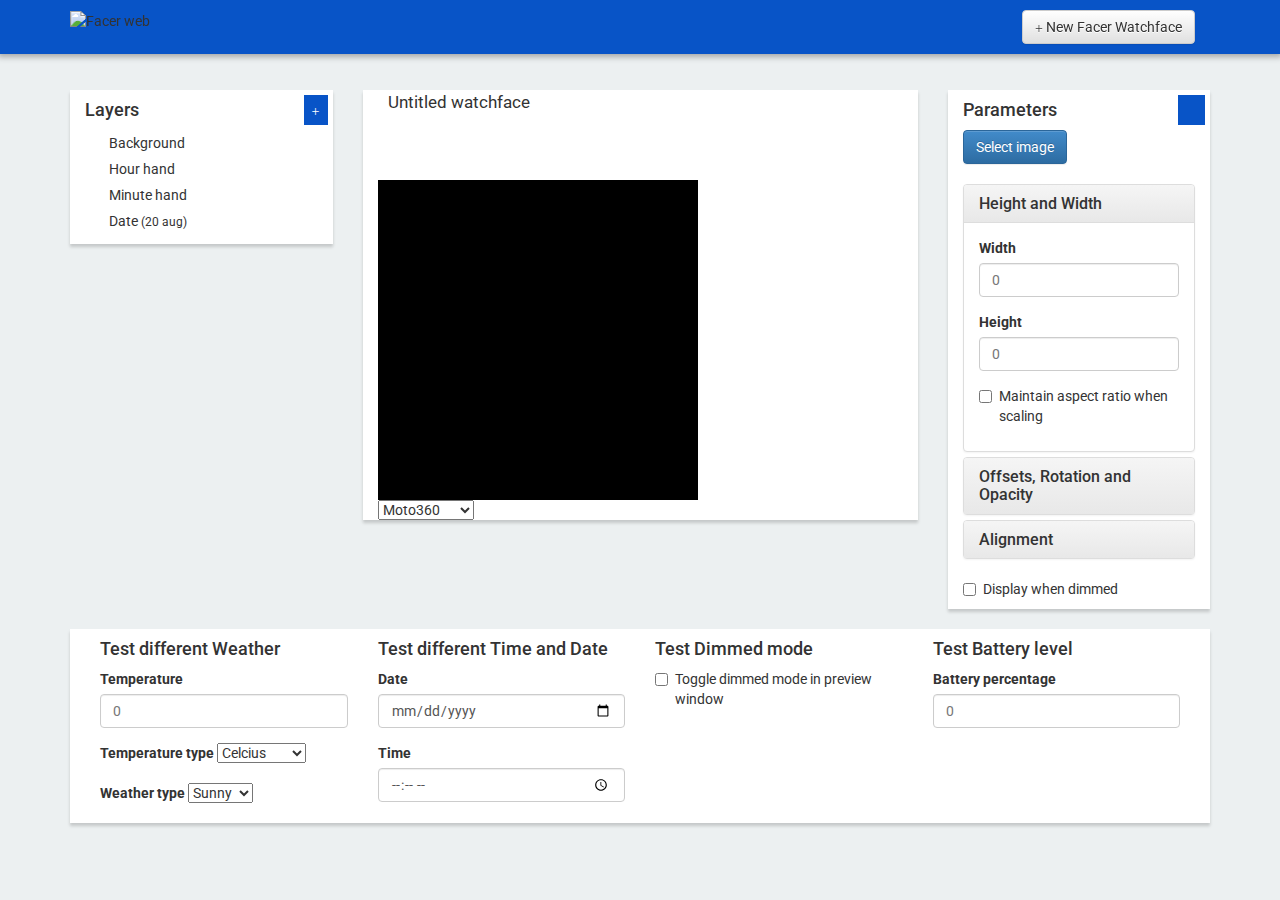
==== index.html @ 44db4860 "Minor tweaks" ====
<!DOCTYPE html>
<html lang="en">
  <head>
    <meta charset="utf-8">
    <meta http-equiv="X-UA-Compatible" content="IE=edge">
    <meta name="viewport" content="width=device-width, initial-scale=1">
    <title>Facer Web</title>

    <link href='http://fonts.googleapis.com/css?family=Roboto:400,300,300italic,500,500italic,700italic,700|Roboto+Condensed:300italic,400italic,700italic,400,700,300' rel='stylesheet' type='text/css'>
    <!-- Bootstrap -->
    <link href="css/bootstrap.min.css" rel="stylesheet">
    <link href="css/bootstrap-theme.css" rel="stylesheet">

    <!-- HTML5 Shim and Respond.js IE8 support of HTML5 elements and media queries -->
    <!-- WARNING: Respond.js doesn't work if you view the page via file:// -->
    <!--[if lt IE 9]>
      <script src="https://oss.maxcdn.com/html5shiv/3.7.2/html5shiv.min.js"></script>
      <script src="https://oss.maxcdn.com/respond/1.4.2/respond.min.js"></script>
    <![endif]-->
  </head>
  <body>
    <div class="container-fluid top">
      <div class="container">
        <div class="row">
          <div class="col-xs-12">
            <span class="logo"><img src="images/logo.png" alt="Facer web"></span>

            <div class="col-xs-6 pull-right text-right">
              <button type="button" class="btn btn-default" data-toggle="modal" data-target="#NewWatchface"><span class="glyphicon glyphicon-plus"></span> New Facer Watchface</button>
            </div>
          </div>
        </div>
      </div>
    </div>
    <div class="container content">
      <div class="row">
        <div class="col-xs-3">
          <div class="col-xs-12 card" id="layers">
            <h4>Layers</h4><a class="floatbtn addlayer tooltiptrigger" id="newlayerbutton" data-toggle="tooltip" data-placement="bottom" title="Add a layer"><span class="glyphicon glyphicon-plus"></span></a>
            <ul class="layers" id="layerlist">
              <li><span class="glyphicon glyphicon-picture"></span> Background <div class="options"><span class="glyphicon glyphicon-tag"></span><span class="glyphicon glyphicon-cog"></span><span class="glyphicon glyphicon-resize-vertical"></span></div></li>
              <li><span class="glyphicon glyphicon-picture"></span> Hour hand  <div class="options"><span class="glyphicon glyphicon-tag"></span><span class="glyphicon glyphicon-cog"></span><span class="glyphicon glyphicon-resize-vertical"></span></div></li>
              <li><span class="glyphicon glyphicon-picture"></span> Minute hand  <div class="options"><span class="glyphicon glyphicon-tag"></span><span class="glyphicon glyphicon-cog"></span><span class="glyphicon glyphicon-resize-vertical"></span></div></li>
              <li><span class="glyphicon glyphicon-font"></span> Date <small>(20 aug)</small>  <div class="options"><span class="glyphicon glyphicon-tag"></span><span class="glyphicon glyphicon-cog"></span><span class="glyphicon glyphicon-resize-vertical"></span></div></li>
            </ul>
          </div>  
        </div>
        <div class="col-xs-6">
          <div class="col-xs-12 card">
            <input id="watchtitle" type="text" value="Untitled watchface"/>

            <canvas id="watchcanvas" class="center" width="320" height="320">
            </canvas>
            <div id="overlay" class="center"></div>
            <!-- <div class="faces">
              <div class="moto360 center-block"></div>
              <div class="gearlive center-block"></div>
              <div class="gwatch center-block"></div>
            </div> -->
            <select class="selectface">
              <option value="moto360">Moto360</option>
              <option value="gwatch">LG G Watch</option>
              <!-- <option value="gearlive">Gearlive</option> -->
            </select>
          </div>  
        </div>
        <div class="col-xs-3">
          <div class="col-xs-12 card" id="parameters">
            <h4>Parameters</h4> <a class="floatbtn addtag tooltiptrigger" data-toggle="tooltip" data-placement="bottom" title="Add a label to this layer"><span class="glyphicon glyphicon-tag"></span></a>
            <form role="form" id="parameterlist">
              <button type="button" class="btn btn-primary">Select image</button>
              <div class="panel-group spacingtop" id="accordion">
                <div class="panel panel-default">
                  <div class="panel-heading">
                    <h4 class="panel-title">
                      <a data-toggle="collapse" data-parent="#accordion" href="#collapseOne">
                        Height and Width
                      </a>
                    </h4>
                  </div>
                  <div id="collapseOne" class="panel-collapse collapse in">
                    <div class="panel-body">
                      <div class="form-group">
                        <label for="width">Width</label>
                        <input type="number" class="form-control" id="width" placeholder="0">
                      </div>
                      <div class="form-group">
                        <label for="height">Height</label>
                        <input type="number" class="form-control" id="height" placeholder="0">
                      </div>
                      <div class="checkbox">
                        <label>
                          <input type="checkbox"> Maintain aspect ratio when scaling
                        </label>
                      </div>
                    </div>
                  </div>
                </div>
                <div class="panel panel-default">
                  <div class="panel-heading">
                    <h4 class="panel-title">
                      <a data-toggle="collapse" data-parent="#accordion" href="#collapseTwo">
                        Offsets, Rotation and Opacity
                      </a>
                    </h4>
                  </div>
                  <div id="collapseTwo" class="panel-collapse collapse">
                    <div class="panel-body">
                      <div class="form-group">
                        <label for="x-offset">x-offset</label>
                        <input type="number" class="form-control x" id="x-offset" placeholder="0">
                      </div>
                      <div class="form-group">
                        <label for="y-offset">y-offset</label>
                        <input type="number" class="form-control y" id="y-offset" placeholder="0">
                      </div>
                      <div class="form-group">
                        <label for="rotation">Rotation</label>
                        <input type="number" class="form-control" id="rotation" placeholder="0">
                      </div>
                      <div class="form-group">
                        <label for="opacity">Opacity</label>
                        <input type="number" class="form-control" id="opacity" placeholder="0">
                      </div>
                    </div>
                  </div>
                </div>
                <div class="panel panel-default">
                  <div class="panel-heading">
                    <h4 class="panel-title">
                      <a data-toggle="collapse" data-parent="#accordion" href="#collapseThree">
                        Alignment
                      </a>
                    </h4>
                  </div>
                  <div id="collapseThree" class="panel-collapse collapse">
                    <div class="panel-body">
                      <div class="form-group">
                        <label for="alignment">Aligment</label>
                        <select class="alignment" id="alignment">
                          <option value="topLeft">Top left</option>
                          <option value="topCenter">Top Center</option>
                          <option value="topRight">Top Right</option>
                          <option value="centerLeft">Center left</option>
                          <option value="center">Center</option>
                          <option value="centerRight">Center Right</option>
                          <option value="bottomLeft">Bottom left</option>
                          <option value="bottomCCenter">Bottom Center</option>
                          <option value="bottomRight">Bottom Right</option>
                        </select>
                      </div>
                    </div>
                  </div>
                </div>
              </div>
              <div class="checkbox">
                <label>
                  <input type="checkbox"> Display when dimmed
                </label>
              </div>
            </form>
          </div>  
        </div>
      </div>
        <div class="col-xs-12 card spacingtop">
          <div class="col-xs-3">
            <h4>Test different Weather</h4>
            <div class="form-group">
              <label for="temp">Temperature</label>
              <input type="number" class="form-control temp" id="temp" placeholder="0">
            </div>
            <div class="form-group">
              <label for="temptype">Temperature type</label>
              <select class="temptype" id="temptype">
                  <option value="c">Celcius</option>
                  <option value="f">Fahrenheit</option>
                </select>
            </div>
            <div class="form-group">
              <label for="weather">Weather type</label>
              <select class="weather" id="weather">
                  <option value="sunny">Sunny</option>
                  <option value="cloudy">Cloudy</option>
                  <option value="windy">Windy</option>
                  <option value="clear">Clear</option>
                  <option value="snow">Snow</option>
                  <option value="fog">Fog</option>
                </select>
            </div>
          </div>
          <div class="col-xs-3">
            <h4>Test different Time and Date</h4>
            <div class="form-group">
              <label for="date">Date</label>
              <input type="date" class="form-control date" id="date" placeholder="0">
            </div>
            <div class="form-group">
              <label for="time">Time</label>
              <input type="time" class="form-control time" id="time" placeholder="0">
            </div>
          </div>
          <div class="col-xs-3">
            <h4>Test Dimmed mode</h4>
            <div class="checkbox">
              <label>
                <input type="checkbox"> Toggle dimmed mode in preview window
              </label>
            </div>
          </div>
          <div class="col-xs-3">
            <h4>Test Battery level</h4>
            <div class="form-group">
              <label for="battery">Battery percentage</label>
              <input type="number" class="form-control battery" id="battery" placeholder="0">
            </div>
          </div>
        </div>
    </div>

<!-- Modal -->
<div class="modal fade" id="NewWatchface" tabindex="-1" role="dialog" aria-labelledby="newWatchfaceLabel" aria-hidden="true">
  <div class="modal-dialog">
    <div class="modal-content">
      <div class="modal-header">
        <button type="button" class="close" data-dismiss="modal"><span aria-hidden="true">&times;</span><span class="sr-only">Close</span></button>
        <h4 class="modal-title" id="newWatchfaceLabel">New Facer Watchface</h4>
      </div>
      <div class="modal-body">
        <form>
          <div class="form-group">
            <label for="x-offset">Watchface name</label>
            <input type="text" class="form-control" id="x-offset" placeholder="My own Facer watchface">
          </div>
          <div class="form-group">
            <label for="alignment">Version of your Android wear device</label>
            <select class="wearversion" id="alignment">
              <option value="gwatch">LG G Watch</option>
              <option value="moto360">Moto360</option>
            </select>
          </div>
        </form>
      </div>
      <div class="modal-footer">
        <button type="button" class="btn btn-default" data-dismiss="modal">Close</button>
        <button type="button" class="btn btn-primary">Begin creating your watchface</button>
      </div>
    </div>
  </div>
</div>



    <!-- jQuery (necessary for Bootstrap's JavaScript plugins) -->
    <script src="https://ajax.googleapis.com/ajax/libs/jquery/1.11.1/jquery.min.js"></script>
    <!-- Include all compiled plugins (below), or include individual files as needed -->
    <script src="js/bootstrap.min.js"></script>

    <script src="js/layer.js"></script>
    <script src="js/script.js"></script>

    <script type="text/javascript">
      $(document).ready(function() {
        $('.selectface').change(function(event) {
          /* Act on the event */
          var value = $(this).val();
          if(value == "moto360"){
            $('#overlay').removeClass('off');
          }else{
            $('#overlay').addClass('off');
          }
        });


        $('.tooltiptrigger').tooltip();
        $('.hideviewlayer').on({
          click: function() {
            $( this ).toggleClass( "active" );
          }, mouseenter: function() {
            $(this).removeClass('glyphicon-eye-open').addClass('glyphicon-eye-close');
          }, mouseleave: function() {
            $(this).removeClass('glyphicon-eye-close').addClass('glyphicon-eye-open');
          }
        });
      });
    </script>
  </body>
</html>
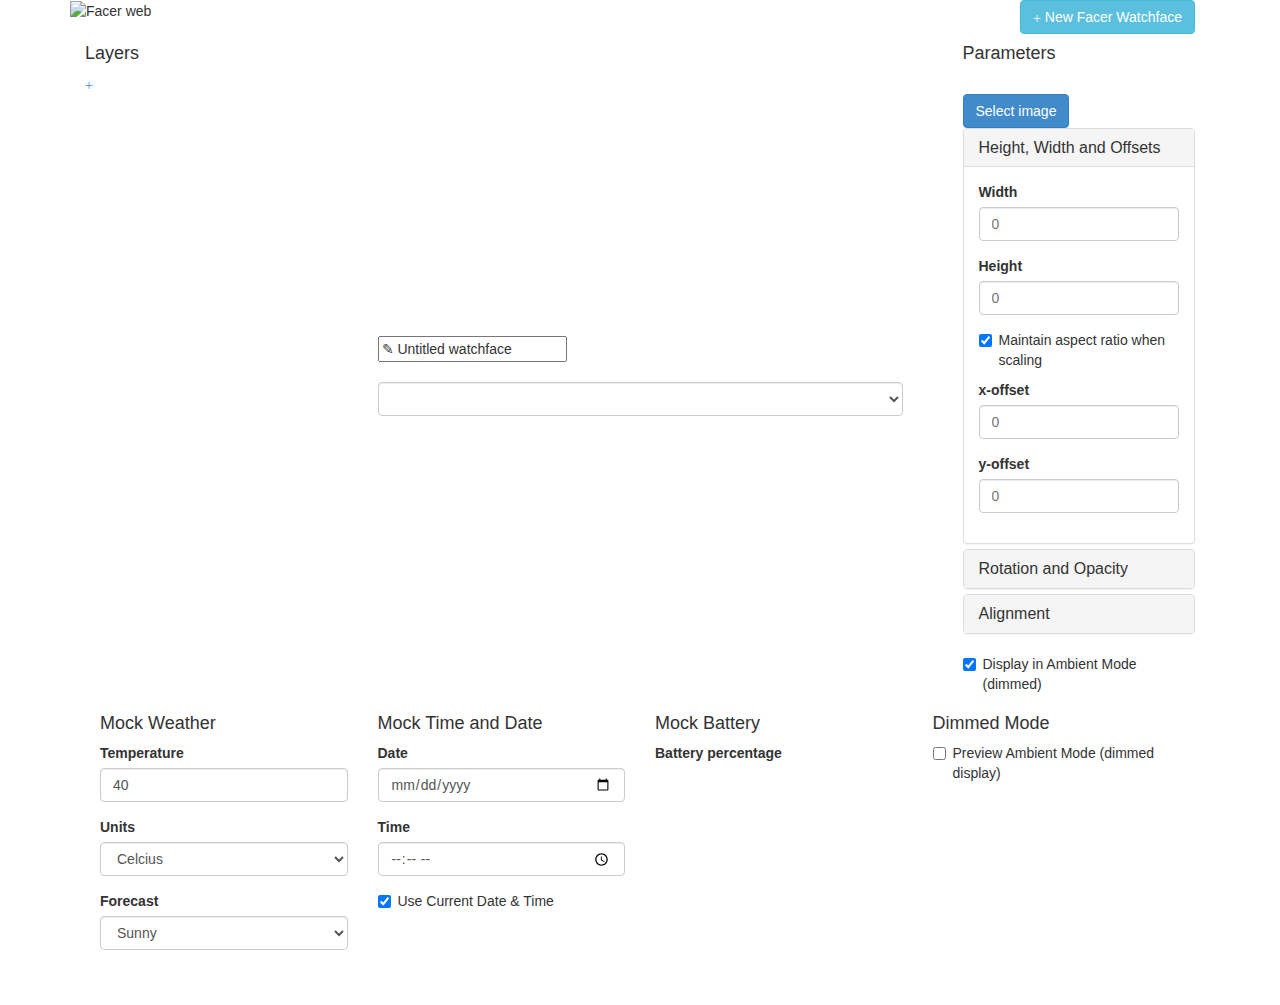
==== commit c80a34e0: "Revisions" ====
--- a/index.html
+++ b/index.html
@@ -1,15 +1,16 @@
 <!DOCTYPE html>
 <html lang="en">
-  <head>
-    <meta charset="utf-8">
-    <meta http-equiv="X-UA-Compatible" content="IE=edge">
-    <meta name="viewport" content="width=device-width, initial-scale=1">
-    <title>Facer Web</title>
-
-    <link href='http://fonts.googleapis.com/css?family=Roboto:400,300,300italic,500,500italic,700italic,700|Roboto+Condensed:300italic,400italic,700italic,400,700,300' rel='stylesheet' type='text/css'>
-    <!-- Bootstrap -->
-    <link href="css/bootstrap.min.css" rel="stylesheet">
-    <link href="css/bootstrap-theme.css" rel="stylesheet">
+    <head>
+      <meta charset="utf-8">
+      <meta http-equiv="X-UA-Compatible" content="IE=edge">
+      <meta name="viewport" content="width=device-width, initial-scale=1">
+      <title>Facer Web</title>
+
+      <link href='http://fonts.googleapis.com/css?family=Roboto:400,300,300italic,500,500italic,700italic,700|Roboto+Condensed:300italic,400italic,700italic,400,700,300' rel='stylesheet' type='text/css'>
+      <link href="css/bootstrap.min.css" rel="stylesheet">
+      <link href="css/facer.css" rel="stylesheet">
+      <link href="css/material.css" rel="stylesheet">
+      <link href="css/ripples.css" rel="stylesheet">
 
     <!-- HTML5 Shim and Respond.js IE8 support of HTML5 elements and media queries -->
     <!-- WARNING: Respond.js doesn't work if you view the page via file:// -->
@@ -22,11 +23,11 @@
     <div class="container-fluid top">
       <div class="container">
         <div class="row">
-          <div class="col-xs-12">
+          <div class="col-md-12">
             <span class="logo"><img src="images/logo.png" alt="Facer web"></span>
 
-            <div class="col-xs-6 pull-right text-right">
-              <button type="button" class="btn btn-default" data-toggle="modal" data-target="#NewWatchface"><span class="glyphicon glyphicon-plus"></span> New Facer Watchface</button>
+            <div class="col-md-6 pull-right text-right">
+              <button type="button" class="btn btn-info" data-toggle="modal" data-target="#NewWatchface"><span class="glyphicon glyphicon-plus"></span> New Facer Watchface</button>
             </div>
           </div>
         </div>
@@ -34,47 +35,44 @@
     </div>
     <div class="container content">
       <div class="row">
-        <div class="col-xs-3">
-          <div class="col-xs-12 card" id="layers">
-            <h4>Layers</h4><a class="floatbtn addlayer tooltiptrigger" id="newlayerbutton" data-toggle="tooltip" data-placement="bottom" title="Add a layer"><span class="glyphicon glyphicon-plus"></span></a>
+        <div class="col-md-3">
+          <div class="col-md-12 card" id="layers">
+            <h4>Layers</h4><a class="floatbtn addlayer tooltiptrigger" id="newlayerbutton" data-toggle="tooltip" data-placement="bottom" title="" data-original-title="Add a layer"><span class="glyphicon glyphicon-plus"></span></a>
             <ul class="layers" id="layerlist">
-              <li><span class="glyphicon glyphicon-picture"></span> Background <div class="options"><span class="glyphicon glyphicon-tag"></span><span class="glyphicon glyphicon-cog"></span><span class="glyphicon glyphicon-resize-vertical"></span></div></li>
-              <li><span class="glyphicon glyphicon-picture"></span> Hour hand  <div class="options"><span class="glyphicon glyphicon-tag"></span><span class="glyphicon glyphicon-cog"></span><span class="glyphicon glyphicon-resize-vertical"></span></div></li>
-              <li><span class="glyphicon glyphicon-picture"></span> Minute hand  <div class="options"><span class="glyphicon glyphicon-tag"></span><span class="glyphicon glyphicon-cog"></span><span class="glyphicon glyphicon-resize-vertical"></span></div></li>
-              <li><span class="glyphicon glyphicon-font"></span> Date <small>(20 aug)</small>  <div class="options"><span class="glyphicon glyphicon-tag"></span><span class="glyphicon glyphicon-cog"></span><span class="glyphicon glyphicon-resize-vertical"></span></div></li>
+
+              
             </ul>
           </div>  
         </div>
-        <div class="col-xs-6">
-          <div class="col-xs-12 card">
-            <input id="watchtitle" type="text" value="Untitled watchface"/>
+        <div class="col-md-6">
+          <div class="col-md-12 card">
+            <input id="watchtitle" type="text" value="✎ Untitled watchface"/>
 
             <canvas id="watchcanvas" class="center" width="320" height="320">
             </canvas>
             <div id="overlay" class="center"></div>
-            <!-- <div class="faces">
-              <div class="moto360 center-block"></div>
-              <div class="gearlive center-block"></div>
-              <div class="gwatch center-block"></div>
-            </div> -->
-            <select class="selectface">
-              <option value="moto360">Moto360</option>
-              <option value="gwatch">LG G Watch</option>
-              <!-- <option value="gearlive">Gearlive</option> -->
-            </select>
+              <br>
+          <div class="form-control-wrapper spacingbottom">
+              <select class="form-control selectface" id="select">
+                  <!-- Load -->
+              </select>
+              <span class="material-input"></span>
+            </div>
+          <br><br>
+
           </div>  
         </div>
-        <div class="col-xs-3">
-          <div class="col-xs-12 card" id="parameters">
+        <div class="col-md-3">
+          <div class="col-md-12 card" id="parameters">
             <h4>Parameters</h4> <a class="floatbtn addtag tooltiptrigger" data-toggle="tooltip" data-placement="bottom" title="Add a label to this layer"><span class="glyphicon glyphicon-tag"></span></a>
             <form role="form" id="parameterlist">
-              <button type="button" class="btn btn-primary">Select image</button>
+              <a href="#" class="btn btn-primary">Select image</a>
               <div class="panel-group spacingtop" id="accordion">
                 <div class="panel panel-default">
                   <div class="panel-heading">
                     <h4 class="panel-title">
                       <a data-toggle="collapse" data-parent="#accordion" href="#collapseOne">
-                        Height and Width
+                        Height, Width and Offsets
                       </a>
                     </h4>
                   </div>
@@ -90,8 +88,16 @@
                       </div>
                       <div class="checkbox">
                         <label>
-                          <input type="checkbox"> Maintain aspect ratio when scaling
+                          <input type="checkbox" checked> Maintain aspect ratio when scaling
                         </label>
+                      </div>
+                      <div class="form-group">
+                        <label for="x-offset">x-offset</label>
+                        <input type="number" class="form-control x" id="x-offset" placeholder="0">
+                      </div>
+                      <div class="form-group">
+                        <label for="y-offset">y-offset</label>
+                        <input type="number" class="form-control y" id="y-offset" placeholder="0">
                       </div>
                     </div>
                   </div>
@@ -100,27 +106,21 @@
                   <div class="panel-heading">
                     <h4 class="panel-title">
                       <a data-toggle="collapse" data-parent="#accordion" href="#collapseTwo">
-                        Offsets, Rotation and Opacity
+                        Rotation and Opacity
                       </a>
                     </h4>
                   </div>
                   <div id="collapseTwo" class="panel-collapse collapse">
                     <div class="panel-body">
                       <div class="form-group">
-                        <label for="x-offset">x-offset</label>
-                        <input type="number" class="form-control x" id="x-offset" placeholder="0">
-                      </div>
-                      <div class="form-group">
-                        <label for="y-offset">y-offset</label>
-                        <input type="number" class="form-control y" id="y-offset" placeholder="0">
-                      </div>
-                      <div class="form-group">
                         <label for="rotation">Rotation</label>
-                        <input type="number" class="form-control" id="rotation" placeholder="0">
-                      </div>
+                        <div class="slider" id="rotation"></div>
+                        <!-- <input type="number" class="form-control" id="rotation" placeholder="0"> -->
+                      </div>
+                      <!-- <span class="rotvalue"></span> -->
                       <div class="form-group">
                         <label for="opacity">Opacity</label>
-                        <input type="number" class="form-control" id="opacity" placeholder="0">
+                          <div class="slider" id="opacity"></div>
                       </div>
                     </div>
                   </div>
@@ -137,17 +137,20 @@
                     <div class="panel-body">
                       <div class="form-group">
                         <label for="alignment">Aligment</label>
-                        <select class="alignment" id="alignment">
-                          <option value="topLeft">Top left</option>
-                          <option value="topCenter">Top Center</option>
-                          <option value="topRight">Top Right</option>
-                          <option value="centerLeft">Center left</option>
-                          <option value="center">Center</option>
-                          <option value="centerRight">Center Right</option>
-                          <option value="bottomLeft">Bottom left</option>
-                          <option value="bottomCCenter">Bottom Center</option>
-                          <option value="bottomRight">Bottom Right</option>
-                        </select>
+                        <div class="form-control-wrapper spacingbottom">
+                          <select class="form-control alignment" id="alignment">
+                            <option value="topLeft">Top left</option>
+                            <option value="topCenter">Top Center</option>
+                            <option value="topRight">Top Right</option>
+                            <option value="centerLeft">Center left</option>
+                            <option value="center">Center</option>
+                            <option value="centerRight">Center Right</option>
+                            <option value="bottomLeft">Bottom left</option>
+                            <option value="bottomCCenter">Bottom Center</option>
+                            <option value="bottomRight">Bottom Right</option>
+                          </select>
+                          <span class="material-input"></span>
+                        </div>
                       </div>
                     </div>
                   </div>
@@ -155,30 +158,35 @@
               </div>
               <div class="checkbox">
                 <label>
-                  <input type="checkbox"> Display when dimmed
+                  <input type="checkbox" checked> Display in Ambient Mode (dimmed)
                 </label>
               </div>
             </form>
           </div>  
         </div>
       </div>
-        <div class="col-xs-12 card spacingtop">
-          <div class="col-xs-3">
-            <h4>Test different Weather</h4>
+        <div class="col-md-12 card spacingtop">
+          <div class="col-md-3">
+            <h4>Mock Weather</h4>
             <div class="form-group">
               <label for="temp">Temperature</label>
-              <input type="number" class="form-control temp" id="temp" placeholder="0">
-            </div>
-            <div class="form-group">
-              <label for="temptype">Temperature type</label>
-              <select class="temptype" id="temptype">
+              <input type="number" class="form-control temp" id="temp" value="40">
+            </div>
+            <div class="form-group">
+              <label for="weather">Units</label>
+              <div class="form-control-wrapper spacingbottom">
+                <select class="form-control temptype" id="temptype">
                   <option value="c">Celcius</option>
-                  <option value="f">Fahrenheit</option>
+                <option value="f">Fahrenheit</option>
                 </select>
-            </div>
-            <div class="form-group">
-              <label for="weather">Weather type</label>
-              <select class="weather" id="weather">
+                <span class="material-input"></span>
+              </div>
+            </div>
+            <div class="form-group">
+              <label for="weather">Forecast</label>
+              <div class="form-control-wrapper spacingbottom">
+                <select class="form-control weather" id="weather">
+
                   <option value="sunny">Sunny</option>
                   <option value="cloudy">Cloudy</option>
                   <option value="windy">Windy</option>
@@ -186,10 +194,13 @@
                   <option value="snow">Snow</option>
                   <option value="fog">Fog</option>
                 </select>
-            </div>
-          </div>
-          <div class="col-xs-3">
-            <h4>Test different Time and Date</h4>
+                <span class="material-input"></span>
+              </div>
+            </div>
+          </div>
+
+          <div class="col-md-3">
+            <h4>Mock Time and Date</h4>
             <div class="form-group">
               <label for="date">Date</label>
               <input type="date" class="form-control date" id="date" placeholder="0">
@@ -198,24 +209,31 @@
               <label for="time">Time</label>
               <input type="time" class="form-control time" id="time" placeholder="0">
             </div>
+            <div class='checkbox'>
+                <label for="auto-time">
+                    <input type="checkbox" id="auto-time" checked>
+                    Use Current Date & Time
+                </label>
+            </div>
           </div>
           <div class="col-xs-3">
-            <h4>Test Dimmed mode</h4>
+            <h4>Mock Battery</h4>
+            <div class="form-group">
+              <label for="battery">Battery percentage</label>
+              <div class="slider" id="battery"></div>
+            </div>
+          </div>
+          <div class="col-xs-3">
+            <h4>Dimmed Mode</h4>
             <div class="checkbox">
               <label>
-                <input type="checkbox"> Toggle dimmed mode in preview window
+                <input type="checkbox"> Preview Ambient Mode (dimmed display)
               </label>
             </div>
           </div>
-          <div class="col-xs-3">
-            <h4>Test Battery level</h4>
-            <div class="form-group">
-              <label for="battery">Battery percentage</label>
-              <input type="number" class="form-control battery" id="battery" placeholder="0">
-            </div>
-          </div>
         </div>
     </div>
+      <br><br>
 
 <!-- Modal -->
 <div class="modal fade" id="NewWatchface" tabindex="-1" role="dialog" aria-labelledby="newWatchfaceLabel" aria-hidden="true">
@@ -229,14 +247,16 @@
         <form>
           <div class="form-group">
             <label for="x-offset">Watchface name</label>
-            <input type="text" class="form-control" id="x-offset" placeholder="My own Facer watchface">
+            <input type="text" class="form-control" id="x-offset" placeholder="My Facer watchface">
           </div>
           <div class="form-group">
-            <label for="alignment">Version of your Android wear device</label>
-            <select class="wearversion" id="alignment">
-              <option value="gwatch">LG G Watch</option>
-              <option value="moto360">Moto360</option>
-            </select>
+            <label for="alignment">Choose Android Wear Device</label>
+            <div class="form-control-wrapper spacingbottom">
+              <select class="form-control selectface" id="select">
+                <!-- Load -->
+              </select>
+              <span class="material-input"></span>
+            </div>
           </div>
         </form>
       </div>
@@ -254,6 +274,34 @@
     <script src="https://ajax.googleapis.com/ajax/libs/jquery/1.11.1/jquery.min.js"></script>
     <!-- Include all compiled plugins (below), or include individual files as needed -->
     <script src="js/bootstrap.min.js"></script>
+    <script src="js/material.js"></script>
+    <script src="js/ripples.js"></script>
+    <script src="js/jquery.nouislider.min.js"></script>
+        <script>
+            $(function() {
+                $("#rotation").noUiSlider({
+                    start: 0,
+                    range: {
+                        min: 0,
+                        max: 100
+                    }
+                });
+                $('#opacity').noUiSlider({
+                    start:100,
+                    range: {
+                        min: 0,
+                        max:100
+                    }
+                });
+                $('#battery').noUiSlider({
+                    start:60,
+                    range: {
+                        min:0,
+                        max:100
+                    }
+                });
+            });
+        </script>
 
     <script src="js/layer.js"></script>
     <script src="js/script.js"></script>
@@ -261,17 +309,20 @@
     <script type="text/javascript">
       $(document).ready(function() {
         $('.selectface').change(function(event) {
-          /* Act on the event */
-          var value = $(this).val();
-          if(value == "moto360"){
-            $('#overlay').removeClass('off');
-          }else{
-            $('#overlay').addClass('off');
-          }
+          faceChange(this);
         });
 
-
-        $('.tooltiptrigger').tooltip();
+          function faceChange(eve){ 
+            /* Act on the event */
+              var value = $(eve).val();
+              if(watchManager.find(value).round === true){
+                $('#overlay').removeClass('off');
+              }else{
+                $('#overlay').addClass('off');
+              }  
+          } 
+
+        $('.tooltiptrigger[data-toggle="tooltip"]').tooltip({container: 'body'});
         $('.hideviewlayer').on({
           click: function() {
             $( this ).toggleClass( "active" );
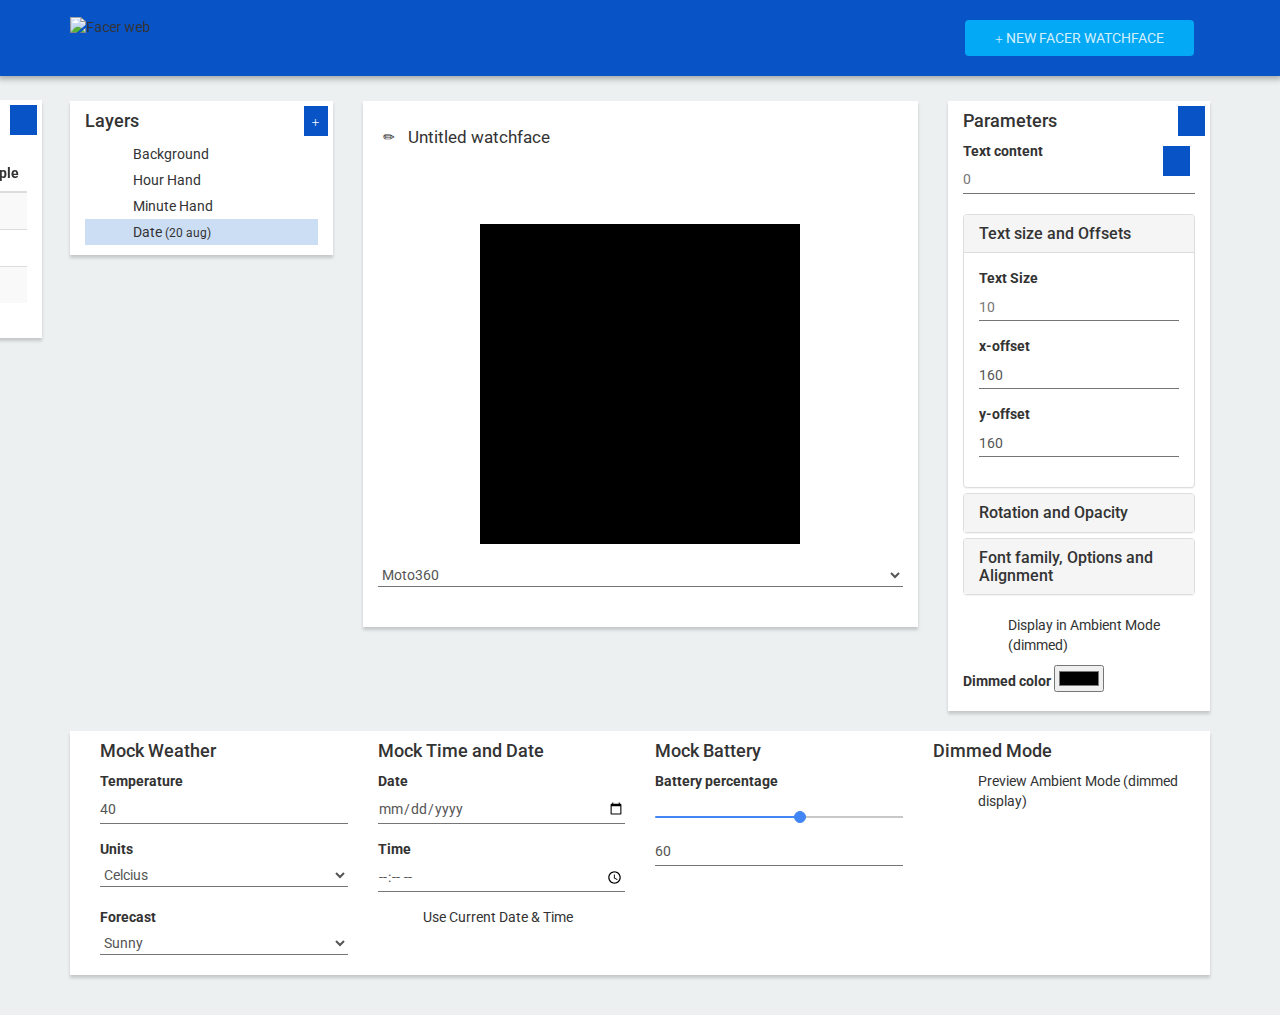
==== commit eeb2c05f: "Inputs for sliders, cheatsheet and parameterlists" ====
--- a/index.html
+++ b/index.html
@@ -46,50 +46,44 @@
         </div>
         <div class="col-md-6">
           <div class="col-md-12 card">
-            <input id="watchtitle" type="text" value="✎ Untitled watchface"/>
+            <span class="glyphicon glyphicon-pencil edittitle"></span><input id="watchtitle" type="text" value="Untitled watchface"/>
 
             <canvas id="watchcanvas" class="center" width="320" height="320">
             </canvas>
             <div id="overlay" class="center"></div>
-              <br>
-          <div class="form-control-wrapper spacingbottom">
+            <div class="form-control-wrapper watchfacecontainer">
               <select class="form-control selectface" id="select">
                   <!-- Load -->
               </select>
               <span class="material-input"></span>
             </div>
-          <br><br>
 
           </div>  
         </div>
         <div class="col-md-3">
           <div class="col-md-12 card" id="parameters">
             <h4>Parameters</h4> <a class="floatbtn addtag tooltiptrigger" data-toggle="tooltip" data-placement="bottom" title="Add a label to this layer"><span class="glyphicon glyphicon-tag"></span></a>
-            <form role="form" id="parameterlist">
-              <a href="#" class="btn btn-primary">Select image</a>
+            <form role="text" id="parameterlist">
+              <div class="form-group" style="position: relative;">
+                <label for="width">Text content</label>
+                <input type="text" class="form-control" id="textContent" placeholder="0">
+                <a class="floatbtn togglecheatsheet tooltiptrigger" data-toggle="tooltip" data-placement="bottom" title="Open the tag cheatsheet"><span class="glyphicon glyphicon-book"></span></a>
+              </div>
+
               <div class="panel-group spacingtop" id="accordion">
                 <div class="panel panel-default">
                   <div class="panel-heading">
                     <h4 class="panel-title">
                       <a data-toggle="collapse" data-parent="#accordion" href="#collapseOne">
-                        Height, Width and Offsets
+                        Text size and Offsets
                       </a>
                     </h4>
                   </div>
                   <div id="collapseOne" class="panel-collapse collapse in">
                     <div class="panel-body">
                       <div class="form-group">
-                        <label for="width">Width</label>
-                        <input type="number" class="form-control" id="width" placeholder="0">
-                      </div>
-                      <div class="form-group">
-                        <label for="height">Height</label>
-                        <input type="number" class="form-control" id="height" placeholder="0">
-                      </div>
-                      <div class="checkbox">
-                        <label>
-                          <input type="checkbox" checked> Maintain aspect ratio when scaling
-                        </label>
+                        <label for="width">Text Size</label>
+                        <input type="number" class="form-control" id="textSize" placeholder="10">
                       </div>
                       <div class="form-group">
                         <label for="x-offset">x-offset</label>
@@ -115,12 +109,12 @@
                       <div class="form-group">
                         <label for="rotation">Rotation</label>
                         <div class="slider" id="rotation"></div>
-                        <!-- <input type="number" class="form-control" id="rotation" placeholder="0"> -->
-                      </div>
-                      <!-- <span class="rotvalue"></span> -->
+                        <input type="text" class="form-control" id="rotationinput">
+                      </div>
                       <div class="form-group">
                         <label for="opacity">Opacity</label>
-                          <div class="slider" id="opacity"></div>
+                        <div class="slider" id="opacity"></div>
+                        <input type="text" class="form-control" id="opacityinput">
                       </div>
                     </div>
                   </div>
@@ -129,28 +123,72 @@
                   <div class="panel-heading">
                     <h4 class="panel-title">
                       <a data-toggle="collapse" data-parent="#accordion" href="#collapseThree">
-                        Alignment
+                        Font family, Options and Alignment
                       </a>
                     </h4>
                   </div>
                   <div id="collapseThree" class="panel-collapse collapse">
                     <div class="panel-body">
                       <div class="form-group">
-                        <label for="alignment">Aligment</label>
+                        <label for="font">Font</label>
                         <div class="form-control-wrapper spacingbottom">
-                          <select class="form-control alignment" id="alignment">
-                            <option value="topLeft">Top left</option>
-                            <option value="topCenter">Top Center</option>
-                            <option value="topRight">Top Right</option>
-                            <option value="centerLeft">Center left</option>
-                            <option value="center">Center</option>
-                            <option value="centerRight">Center Right</option>
-                            <option value="bottomLeft">Bottom left</option>
-                            <option value="bottomCCenter">Bottom Center</option>
-                            <option value="bottomRight">Bottom Right</option>
+                          <select class="form-control font" id="font">
+                            <option value="robotoThin">Roboto Thin</option>
+                            <option value="robotoLight">Roboto Light</option>
+                            <option value="robotoLightCondensed">Roboto Light Condensed</option>
+                            <option value="roboto">Roboto</option>
+                            <option value="robotoBlack">Roboto Black</option>
+                            <option value="robotoCondensed">Roboto Condensed</option>
+                            <option value="robotoSlabThin">Roboto Slab Thin</option>
+                            <option value="robotoSlabLight">Roboto Slab Light</option>
+                            <option value="robotoSlab">Roboto Slab</option>
+                            <!-- Todo: this need to trigger some kind of font selection or upload -->
+                            <option value="custom">Custom</option>
                           </select>
                           <span class="material-input"></span>
                         </div>
+                      </div>
+                      <div class="checkbox spacingbottom">
+                        <label>
+                          <input type="checkbox" id="bold"> <strong>Bold</strong>
+                        </label>
+                      </div>
+                      <div class="checkbox spacingbottom">
+                        <label>
+                          <input type="checkbox" id="italic"> <i>Italic</i>
+                        </label>
+                      </div>
+                      <div class="form-group">
+                        <label for="textAlignment">Text Alignment</label>
+                        <div class="form-control-wrapper spacingbottom">
+                          <select class="form-control textAlignment" id="textAlignment">
+                            <option value="left">Left</option>
+                            <option value="center">Center</option>
+                            <option value="right">Right</option>
+                          </select>
+                          <span class="material-input"></span>
+                        </div>
+                      </div>
+                      <div class="form-group">
+                        <label for="textTransform">Text Transform</label>
+                        <div class="form-control-wrapper spacingbottom">
+                          <select class="form-control textTransform" id="textTransform">
+                            <option value="none">None</option>
+                            <option value="uppercase">All Uppercase</option>
+                            <option value="lowercase">All Lowercase</option>
+                          </select>
+                          <span class="material-input"></span>
+                        </div>
+                      </div>
+                      <div class="form-group">
+                        <label for="color">Color</label>
+                        <!-- TODO: for now it's an HTML5 input type color, but if we want more people to be able to select a color we need to write something else -->
+                        <input type="color" id="color">
+                      </div>
+                      <div class="form-group">
+                        <label for="bgcolor">Background color</label>
+                        <!-- TODO: for now it's an HTML5 input type color, but if we want more people to be able to select a color we need to write something else -->
+                        <input type="color" id="bgcolor">
                       </div>
                     </div>
                   </div>
@@ -160,6 +198,11 @@
                 <label>
                   <input type="checkbox" checked> Display in Ambient Mode (dimmed)
                 </label>
+              </div>
+              <div class="form-group">
+                <label for="dimmedcolor">Dimmed color</label>
+                <!-- TODO: for now it's an HTML5 input type color, but if we want more people to be able to select a color we need to write something else -->
+                <input type="color" id="dimmedcolor">
               </div>
             </form>
           </div>  
@@ -221,6 +264,7 @@
             <div class="form-group">
               <label for="battery">Battery percentage</label>
               <div class="slider" id="battery"></div>
+              <input type="text" class="form-control" value="" id="batteryinput">
             </div>
           </div>
           <div class="col-xs-3">
@@ -234,6 +278,39 @@
         </div>
     </div>
       <br><br>
+
+<!-- Cheatsheet for tags -->
+<!-- TODO: Not done yet, maybe need another way to show this long list. I'll atleast make it scrollable -->
+<div id="cheatsheet" class="hidepanel">
+<a class="floatbtn togglecheatsheet tooltiptrigger hiden" data-toggle="tooltip" data-placement="right" title="Show cheatsheet"><span></span></a>
+
+  <h4>Tags Cheatsheet</h4>
+  <table class="table table-striped">
+  <thead>
+    <tr>
+      <th>Tag</th>
+      <th>Description</th>
+      <th>Example</th>
+    </tr>
+  </thead>
+  <tr>
+    <td></td>
+    <td><strong>Time</strong></td>
+    <td></td>
+  </tr>
+  <tr>
+    <!-- TODO: tag onclick needs to append itself to the last focused input field? -->
+    <td>#Dy#</td>
+    <td>Year</td>
+    <td>2014</td>
+  </tr>
+  <tr>
+    <td>Needs</td>
+    <td>more</td>
+    <td>data</td>
+  </tr>
+  </table>
+</div>
 
 <!-- Modal -->
 <div class="modal fade" id="NewWatchface" tabindex="-1" role="dialog" aria-labelledby="newWatchfaceLabel" aria-hidden="true">
@@ -267,9 +344,6 @@
     </div>
   </div>
 </div>
-
-
-
     <!-- jQuery (necessary for Bootstrap's JavaScript plugins) -->
     <script src="https://ajax.googleapis.com/ajax/libs/jquery/1.11.1/jquery.min.js"></script>
     <!-- Include all compiled plugins (below), or include individual files as needed -->
@@ -281,25 +355,40 @@
             $(function() {
                 $("#rotation").noUiSlider({
                     start: 0,
+                    step: 1,
                     range: {
                         min: 0,
                         max: 100
-                    }
+                    },
+                    format: wNumb({
+                      decimals: 0
+                    })
                 });
+                $('#rotation').Link('lower').to($("#rotationinput"));
                 $('#opacity').noUiSlider({
                     start:100,
+                    step: 1,
                     range: {
                         min: 0,
                         max:100
-                    }
+                    },
+                    format: wNumb({
+                      decimals: 0
+                    })
                 });
+                $('#opacity').Link('lower').to($("#opacityinput"));
                 $('#battery').noUiSlider({
                     start:60,
+                    step: 1,
                     range: {
                         min:0,
                         max:100
-                    }
+                    },
+                    format: wNumb({
+                      decimals: 0
+                    })
                 });
+                $('#battery').Link('lower').to($("#batteryinput"));
             });
         </script>
 
@@ -312,20 +401,50 @@
           faceChange(this);
         });
 
-          function faceChange(eve){ 
-            /* Act on the event */
-              var value = $(eve).val();
+          function faceChange(e){
+              var value = $(e).val();
               if(watchManager.find(value).round === true){
                 $('#overlay').removeClass('off');
               }else{
                 $('#overlay').addClass('off');
-              }  
-          } 
+              }
+          }
+
+        $('.addtag').popover({
+          content: '<input type=\"text\" class=\"form-control\" id=\"labelname\" placeholder=\"Label 1\">',
+          html: true,
+          placement: 'left',
+          template: '<div class=\"popover\" role=\"tooltip\"><div class=\"arrow\"></div><div class=\"popover-content\"></div></div>'
+        });
+
+
+        $('.togglecheatsheet').click(function() {
+          $('#cheatsheet').toggleClass('hidepanel');
+          $(this).toggleClass('hiden');
+          
+          //TODO: lazy way, needs work, but its to get an idea for now.
+          title = $("#cheatsheet .togglecheatsheet").attr('data-original-title');
+          if(title == "Hide cheatsheet"){
+            $("#cheatsheet .togglecheatsheet").attr('data-original-title', 'Show cheatsheet');
+          }else{
+            $("#cheatsheet .togglecheatsheet").attr('data-original-title', 'Hide cheatsheet');
+          }
+
+
+        });
+        
+
+        $('.edittitle').click(function(event) {
+          $('#watchtitle').focus();
+        });
 
         $('.tooltiptrigger[data-toggle="tooltip"]').tooltip({container: 'body'});
-        $('.hideviewlayer').on({
+
+        $('.togglelayer').on({
           click: function() {
-            $( this ).toggleClass( "active" );
+            //todo: use this class to hide or enable a layer on the canvas
+            $( this ).parents('li').toggleClass("hidelayer");
+            //todo: @skippy, create classes for on/off of the eye.
           }, mouseenter: function() {
             $(this).removeClass('glyphicon-eye-open').addClass('glyphicon-eye-close');
           }, mouseleave: function() {
--- a/css/facer.css
+++ b/css/facer.css
@@ -0,0 +1,10 @@
+input[type='date'] {
+    padding-right:0px;   
+}
+#alignment {
+    width:100%;   
+}
+.layers li:hover .layerName, .layers li:hover .primaryIcons {
+    opacity: 0.5;   
+    transition-duration: 0.5s
+}--- a/css/material.css
+++ b/css/material.css
@@ -0,0 +1,3400 @@
+/* Generated by less 1.7.5 */
+@import url(//fonts.googleapis.com/css?family=Roboto+Condensed:300italic,400italic,700italic,400,700,300|Roboto:400,100,100italic,300,300italic,400italic,500,500italic,700,700italic);
+@-webkit-keyframes input-highlight {
+  0% {
+    left: 20%;
+    width: 20%;
+  }
+  99% {
+    width: 0;
+    left: 0;
+    opacity: 1;
+  }
+  100% {
+    opacity: 0;
+  }
+}
+@keyframes input-highlight {
+  0% {
+    left: 20%;
+    width: 20%;
+  }
+  99% {
+    width: 0;
+    left: 0;
+    opacity: 1;
+  }
+  100% {
+    opacity: 0;
+  }
+}
+.shadow-z-1 {
+  box-shadow: 0 1px 3px rgba(0, 0, 0, 0.12), 0 1px 2px rgba(0, 0, 0, 0.24);
+}
+.shadow-z-2 {
+  box-shadow: 0 3px 6px rgba(0, 0, 0, 0.16), 0 3px 6px rgba(0, 0, 0, 0.23);
+}
+.shadow-z-2-hover {
+  box-shadow: 0 3px 6px rgba(0, 0, 0, 0.2), 0 3px 6px rgba(0, 0, 0, 0.28);
+}
+.shadow-z-3 {
+  box-shadow: 0 10px 20px rgba(0, 0, 0, 0.19), 0 6px 6px rgba(0, 0, 0, 0.23);
+}
+.shadow-z-4 {
+  box-shadow: 0 14px 28px rgba(0, 0, 0, 0.25), 0 10px 10px rgba(0, 0, 0, 0.22);
+}
+.shadow-z-5 {
+  box-shadow: 0 19px 38px rgba(0, 0, 0, 0.3), 0 15px 12px rgba(0, 0, 0, 0.22);
+}
+body {
+  background-color: #EEEEEE;
+}
+body.inverse {
+  background: #333333;
+}
+body.inverse,
+body.inverse .form-control {
+  color: rgba(255, 255, 255, 0.84);
+}
+body,
+h1,
+h2,
+h3,
+h4,
+h5,
+h6,
+.h1,
+.h2,
+.h3,
+.h4,
+.h5,
+.h6 {
+  font-family: "Roboto", "Helvetica Neue", Helvetica, Arial, sans-serif;
+}
+body .well,
+.container .well,
+.container-fluid .well,
+body .well:not([class^="well well-material-"]),
+.container .well:not([class^="well well-material-"]),
+.container-fluid .well:not([class^="well well-material-"]),
+body .well .form-control,
+.container .well .form-control,
+.container-fluid .well .form-control,
+body .well:not([class^="well well-material-"]) .form-control,
+.container .well:not([class^="well well-material-"]) .form-control,
+.container-fluid .well:not([class^="well well-material-"]) .form-control {
+  color: rgba(0, 0, 0, 0.84);
+}
+body .well .floating-label,
+.container .well .floating-label,
+.container-fluid .well .floating-label,
+body .well:not([class^="well well-material-"]) .floating-label,
+.container .well:not([class^="well well-material-"]) .floating-label,
+.container-fluid .well:not([class^="well well-material-"]) .floating-label {
+  color: #7e7e7e;
+}
+body .well .form-control,
+.container .well .form-control,
+.container-fluid .well .form-control,
+body .well:not([class^="well well-material-"]) .form-control,
+.container .well:not([class^="well well-material-"]) .form-control,
+.container-fluid .well:not([class^="well well-material-"]) .form-control {
+  border-bottom-color: #7e7e7e;
+}
+body .well .form-control::-webkit-input-placeholder,
+.container .well .form-control::-webkit-input-placeholder,
+.container-fluid .well .form-control::-webkit-input-placeholder,
+body .well:not([class^="well well-material-"]) .form-control::-webkit-input-placeholder,
+.container .well:not([class^="well well-material-"]) .form-control::-webkit-input-placeholder,
+.container-fluid .well:not([class^="well well-material-"]) .form-control::-webkit-input-placeholder {
+  color: #7e7e7e;
+}
+body .well .form-control::-moz-placeholder,
+.container .well .form-control::-moz-placeholder,
+.container-fluid .well .form-control::-moz-placeholder,
+body .well:not([class^="well well-material-"]) .form-control::-moz-placeholder,
+.container .well:not([class^="well well-material-"]) .form-control::-moz-placeholder,
+.container-fluid .well:not([class^="well well-material-"]) .form-control::-moz-placeholder {
+  color: #7e7e7e;
+  opacity: 1;
+}
+body .well .form-control:-ms-input-placeholder,
+.container .well .form-control:-ms-input-placeholder,
+.container-fluid .well .form-control:-ms-input-placeholder,
+body .well:not([class^="well well-material-"]) .form-control:-ms-input-placeholder,
+.container .well:not([class^="well well-material-"]) .form-control:-ms-input-placeholder,
+.container-fluid .well:not([class^="well well-material-"]) .form-control:-ms-input-placeholder {
+  color: #7e7e7e;
+}
+body .well .option,
+.container .well .option,
+.container-fluid .well .option,
+body .well:not([class^="well well-material-"]) .option,
+.container .well:not([class^="well well-material-"]) .option,
+.container-fluid .well:not([class^="well well-material-"]) .option,
+body .well .create,
+.container .well .create,
+.container-fluid .well .create,
+body .well:not([class^="well well-material-"]) .create,
+.container .well:not([class^="well well-material-"]) .create,
+.container-fluid .well:not([class^="well well-material-"]) .create {
+  color: rgba(0, 0, 0, 0.84);
+}
+body [class^="well well-material-"],
+.container [class^="well well-material-"],
+.container-fluid [class^="well well-material-"],
+body [class^="well well-material-"] .form-control,
+.container [class^="well well-material-"] .form-control,
+.container-fluid [class^="well well-material-"] .form-control,
+body [class^="well well-material-"] .floating-label,
+.container [class^="well well-material-"] .floating-label,
+.container-fluid [class^="well well-material-"] .floating-label {
+  color: rgba(255, 255, 255, 0.84);
+}
+body [class^="well well-material-"] .form-control,
+.container [class^="well well-material-"] .form-control,
+.container-fluid [class^="well well-material-"] .form-control {
+  border-bottom-color: rgba(255, 255, 255, 0.84);
+}
+body [class^="well well-material-"] .form-control::-webkit-input-placeholder,
+.container [class^="well well-material-"] .form-control::-webkit-input-placeholder,
+.container-fluid [class^="well well-material-"] .form-control::-webkit-input-placeholder {
+  color: rgba(255, 255, 255, 0.84);
+}
+body [class^="well well-material-"] .form-control::-moz-placeholder,
+.container [class^="well well-material-"] .form-control::-moz-placeholder,
+.container-fluid [class^="well well-material-"] .form-control::-moz-placeholder {
+  color: rgba(255, 255, 255, 0.84);
+  opacity: 1;
+}
+body [class^="well well-material-"] .form-control:-ms-input-placeholder,
+.container [class^="well well-material-"] .form-control:-ms-input-placeholder,
+.container-fluid [class^="well well-material-"] .form-control:-ms-input-placeholder {
+  color: rgba(255, 255, 255, 0.84);
+}
+body [class^="well well-material-"] .option,
+.container [class^="well well-material-"] .option,
+.container-fluid [class^="well well-material-"] .option,
+body [class^="well well-material-"] .create,
+.container [class^="well well-material-"] .create,
+.container-fluid [class^="well well-material-"] .create {
+  color: rgba(0, 0, 0, 0.84);
+}
+body .well,
+.container .well,
+.container-fluid .well,
+body .jumbotron,
+.container .jumbotron,
+.container-fluid .jumbotron {
+  background-color: #fff;
+  padding: 19px;
+  margin-bottom: 20px;
+  box-shadow: 0 3px 6px rgba(0, 0, 0, 0.16), 0 3px 6px rgba(0, 0, 0, 0.23);
+  border-radius: 2px;
+  border: 0;
+}
+body .well p,
+.container .well p,
+.container-fluid .well p,
+body .jumbotron p,
+.container .jumbotron p,
+.container-fluid .jumbotron p {
+  font-weight: 300;
+}
+body .well,
+.container .well,
+.container-fluid .well,
+body .jumbotron,
+.container .jumbotron,
+.container-fluid .jumbotron,
+body .well-default,
+.container .well-default,
+.container-fluid .well-default,
+body .jumbotron-default,
+.container .jumbotron-default,
+.container-fluid .jumbotron-default {
+  background-color: #ffffff;
+}
+body .well-primary,
+.container .well-primary,
+.container-fluid .well-primary,
+body .jumbotron-primary,
+.container .jumbotron-primary,
+.container-fluid .jumbotron-primary {
+  background-color: #4285f4;
+}
+body .well-success,
+.container .well-success,
+.container-fluid .well-success,
+body .jumbotron-success,
+.container .jumbotron-success,
+.container-fluid .jumbotron-success {
+  background-color: #0f9d58;
+}
+body .well-info,
+.container .well-info,
+.container-fluid .well-info,
+body .jumbotron-info,
+.container .jumbotron-info,
+.container-fluid .jumbotron-info {
+  background-color: #03a9f4;
+}
+body .well-warning,
+.container .well-warning,
+.container-fluid .well-warning,
+body .jumbotron-warning,
+.container .jumbotron-warning,
+.container-fluid .jumbotron-warning {
+  background-color: #ff5722;
+}
+body .well-danger,
+.container .well-danger,
+.container-fluid .well-danger,
+body .jumbotron-danger,
+.container .jumbotron-danger,
+.container-fluid .jumbotron-danger {
+  background-color: #f44336;
+}
+body .well-material-red,
+.container .well-material-red,
+.container-fluid .well-material-red,
+body .jumbotron-material-red,
+.container .jumbotron-material-red,
+.container-fluid .jumbotron-material-red {
+  background-color: #f44336;
+}
+body .well-material-pink,
+.container .well-material-pink,
+.container-fluid .well-material-pink,
+body .jumbotron-material-pink,
+.container .jumbotron-material-pink,
+.container-fluid .jumbotron-material-pink {
+  background-color: #e91e63;
+}
+body .well-material-purple,
+.container .well-material-purple,
+.container-fluid .well-material-purple,
+body .jumbotron-material-purple,
+.container .jumbotron-material-purple,
+.container-fluid .jumbotron-material-purple {
+  background-color: #9c27b0;
+}
+body .well-material-deeppurple,
+.container .well-material-deeppurple,
+.container-fluid .well-material-deeppurple,
+body .jumbotron-material-deeppurple,
+.container .jumbotron-material-deeppurple,
+.container-fluid .jumbotron-material-deeppurple {
+  background-color: #673ab7;
+}
+body .well-material-indigo,
+.container .well-material-indigo,
+.container-fluid .well-material-indigo,
+body .jumbotron-material-indigo,
+.container .jumbotron-material-indigo,
+.container-fluid .jumbotron-material-indigo {
+  background-color: #3f51b5;
+}
+body .well-material-lightblue,
+.container .well-material-lightblue,
+.container-fluid .well-material-lightblue,
+body .jumbotron-material-lightblue,
+.container .jumbotron-material-lightblue,
+.container-fluid .jumbotron-material-lightblue {
+  background-color: #03a9f4;
+}
+body .well-material-cyan,
+.container .well-material-cyan,
+.container-fluid .well-material-cyan,
+body .jumbotron-material-cyan,
+.container .jumbotron-material-cyan,
+.container-fluid .jumbotron-material-cyan {
+  background-color: #00bcd4;
+}
+body .well-material-teal,
+.container .well-material-teal,
+.container-fluid .well-material-teal,
+body .jumbotron-material-teal,
+.container .jumbotron-material-teal,
+.container-fluid .jumbotron-material-teal {
+  background-color: #009688;
+}
+body .well-material-lightgreen,
+.container .well-material-lightgreen,
+.container-fluid .well-material-lightgreen,
+body .jumbotron-material-lightgreen,
+.container .jumbotron-material-lightgreen,
+.container-fluid .jumbotron-material-lightgreen {
+  background-color: #8bc34a;
+}
+body .well-material-lime,
+.container .well-material-lime,
+.container-fluid .well-material-lime,
+body .jumbotron-material-lime,
+.container .jumbotron-material-lime,
+.container-fluid .jumbotron-material-lime {
+  background-color: #cddc39;
+}
+body .well-material-lightyellow,
+.container .well-material-lightyellow,
+.container-fluid .well-material-lightyellow,
+body .jumbotron-material-lightyellow,
+.container .jumbotron-material-lightyellow,
+.container-fluid .jumbotron-material-lightyellow {
+  background-color: #ffeb3b;
+}
+body .well-material-orange,
+.container .well-material-orange,
+.container-fluid .well-material-orange,
+body .jumbotron-material-orange,
+.container .jumbotron-material-orange,
+.container-fluid .jumbotron-material-orange {
+  background-color: #ff9800;
+}
+body .well-material-deeporange,
+.container .well-material-deeporange,
+.container-fluid .well-material-deeporange,
+body .jumbotron-material-deeporange,
+.container .jumbotron-material-deeporange,
+.container-fluid .jumbotron-material-deeporange {
+  background-color: #ff5722;
+}
+body .well-material-grey,
+.container .well-material-grey,
+.container-fluid .well-material-grey,
+body .jumbotron-material-grey,
+.container .jumbotron-material-grey,
+.container-fluid .jumbotron-material-grey {
+  background-color: #9e9e9e;
+}
+body .well-material-bluegrey,
+.container .well-material-bluegrey,
+.container-fluid .well-material-bluegrey,
+body .jumbotron-material-bluegrey,
+.container .jumbotron-material-bluegrey,
+.container-fluid .jumbotron-material-bluegrey {
+  background-color: #607d8b;
+}
+body .well-material-brown,
+.container .well-material-brown,
+.container-fluid .well-material-brown,
+body .jumbotron-material-brown,
+.container .jumbotron-material-brown,
+.container-fluid .jumbotron-material-brown {
+  background-color: #795548;
+}
+body .well-material-lightgrey,
+.container .well-material-lightgrey,
+.container-fluid .well-material-lightgrey,
+body .jumbotron-material-lightgrey,
+.container .jumbotron-material-lightgrey,
+.container-fluid .jumbotron-material-lightgrey {
+  background-color: #ececec;
+}
+.btn {
+  position: relative;
+  padding: 8px 30px;
+  border: 0;
+  margin: 10px 1px;
+  cursor: pointer;
+  border-radius: 4px;
+  text-transform: uppercase;
+  text-decoration: none;
+  color: rgba(255, 255, 255, 0.84);
+  -webkit-transition: box-shadow 0.28s cubic-bezier(0.4, 0, 0.2, 1);
+          transition: box-shadow 0.28s cubic-bezier(0.4, 0, 0.2, 1);
+  outline: none !important;
+}
+.btn:hover {
+  color: rgba(255, 255, 255, 0.84);
+}
+.btn:hover:not(.btn-link) {
+  box-shadow: 0 3px 6px rgba(0, 0, 0, 0.2), 0 3px 6px rgba(0, 0, 0, 0.28);
+}
+.btn:active:not(.btn-link) {
+  box-shadow: 0 10px 20px rgba(0, 0, 0, 0.19), 0 6px 6px rgba(0, 0, 0, 0.23);
+}
+.btn:not(.btn-link),
+.btn-default:not(.btn-link) {
+  background-color: transparent;
+}
+.btn-primary:not(.btn-link) {
+  background-color: #4285f4;
+}
+.btn-success:not(.btn-link) {
+  background-color: #0f9d58;
+}
+.btn-info:not(.btn-link) {
+  background-color: #03a9f4;
+}
+.btn-warning:not(.btn-link) {
+  background-color: #ff5722;
+}
+.btn-danger:not(.btn-link) {
+  background-color: #f44336;
+}
+.btn-material-red:not(.btn-link) {
+  background-color: #f44336;
+}
+.btn-material-pink:not(.btn-link) {
+  background-color: #e91e63;
+}
+.btn-material-purple:not(.btn-link) {
+  background-color: #9c27b0;
+}
+.btn-material-deeppurple:not(.btn-link) {
+  background-color: #673ab7;
+}
+.btn-material-indigo:not(.btn-link) {
+  background-color: #3f51b5;
+}
+.btn-material-lightblue:not(.btn-link) {
+  background-color: #03a9f4;
+}
+.btn-material-cyan:not(.btn-link) {
+  background-color: #00bcd4;
+}
+.btn-material-teal:not(.btn-link) {
+  background-color: #009688;
+}
+.btn-material-lightgreen:not(.btn-link) {
+  background-color: #8bc34a;
+}
+.btn-material-lime:not(.btn-link) {
+  background-color: #cddc39;
+}
+.btn-material-lightyellow:not(.btn-link) {
+  background-color: #ffeb3b;
+}
+.btn-material-orange:not(.btn-link) {
+  background-color: #ff9800;
+}
+.btn-material-deeporange:not(.btn-link) {
+  background-color: #ff5722;
+}
+.btn-material-grey:not(.btn-link) {
+  background-color: #9e9e9e;
+}
+.btn-material-bluegrey:not(.btn-link) {
+  background-color: #607d8b;
+}
+.btn-material-brown:not(.btn-link) {
+  background-color: #795548;
+}
+.btn-material-lightgrey:not(.btn-link) {
+  background-color: #ececec;
+}
+.btn-link,
+.btn:not([class^="btn btn-"]),
+.btn-default {
+  color: rgba(0, 0, 0, 0.84);
+}
+.btn-link:hover,
+.btn:not([class^="btn btn-"]):hover,
+.btn-default:hover {
+  color: rgba(0, 0, 0, 0.84);
+}
+.btn:not([class^="btn btn-"]):hover,
+.btn-default:hover {
+  background-color: rgba(255, 255, 255, 0.5);
+}
+.btn-raised {
+  box-shadow: 0 3px 6px rgba(0, 0, 0, 0.16), 0 3px 6px rgba(0, 0, 0, 0.23);
+  -webkit-transition: box-shadow 0.28s cubic-bezier(0.4, 0, 0.2, 1);
+          transition: box-shadow 0.28s cubic-bezier(0.4, 0, 0.2, 1);
+}
+.btn-raised:active:not(.btn-link) {
+  box-shadow: 0 10px 20px rgba(0, 0, 0, 0.19), 0 6px 6px rgba(0, 0, 0, 0.23);
+}
+.open > .dropdown-toggle.btn,
+.open > .dropdown-toggle.btn-default {
+  background-color: transparent;
+}
+.open > .dropdown-toggle.btn-primary {
+  background-color: #4285f4;
+}
+.open > .dropdown-toggle.btn-success {
+  background-color: #0f9d58;
+}
+.open > .dropdown-toggle.btn-info {
+  background-color: #03a9f4;
+}
+.open > .dropdown-toggle.btn-warning {
+  background-color: #ff5722;
+}
+.open > .dropdown-toggle.btn-danger {
+  background-color: #f44336;
+}
+.open > .dropdown-toggle.btn-material-red {
+  background-color: #f44336;
+}
+.open > .dropdown-toggle.btn-material-pink {
+  background-color: #e91e63;
+}
+.open > .dropdown-toggle.btn-material-purple {
+  background-color: #9c27b0;
+}
+.open > .dropdown-toggle.btn-material-deeppurple {
+  background-color: #673ab7;
+}
+.open > .dropdown-toggle.btn-material-indigo {
+  background-color: #3f51b5;
+}
+.open > .dropdown-toggle.btn-material-lightblue {
+  background-color: #03a9f4;
+}
+.open > .dropdown-toggle.btn-material-cyan {
+  background-color: #00bcd4;
+}
+.open > .dropdown-toggle.btn-material-teal {
+  background-color: #009688;
+}
+.open > .dropdown-toggle.btn-material-lightgreen {
+  background-color: #8bc34a;
+}
+.open > .dropdown-toggle.btn-material-lime {
+  background-color: #cddc39;
+}
+.open > .dropdown-toggle.btn-material-lightyellow {
+  background-color: #ffeb3b;
+}
+.open > .dropdown-toggle.btn-material-orange {
+  background-color: #ff9800;
+}
+.open > .dropdown-toggle.btn-material-deeporange {
+  background-color: #ff5722;
+}
+.open > .dropdown-toggle.btn-material-grey {
+  background-color: #9e9e9e;
+}
+.open > .dropdown-toggle.btn-material-bluegrey {
+  background-color: #607d8b;
+}
+.open > .dropdown-toggle.btn-material-brown {
+  background-color: #795548;
+}
+.open > .dropdown-toggle.btn-material-lightgrey {
+  background-color: #ececec;
+}
+.btn-flat {
+  box-shadow: none !important;
+}
+.btn-flat.btn-default:hover {
+  background: none;
+}
+.btn-group,
+.btn-group-vertical {
+  position: relative;
+  border-radius: 4px;
+  margin: 10px 1px;
+  box-shadow: 0 3px 6px rgba(0, 0, 0, 0.16), 0 3px 6px rgba(0, 0, 0, 0.23);
+  -webkit-transition: box-shadow 0.28s cubic-bezier(0.4, 0, 0.2, 1);
+          transition: box-shadow 0.28s cubic-bezier(0.4, 0, 0.2, 1);
+}
+.btn-group:active:not(.btn-link),
+.btn-group-vertical:active:not(.btn-link) {
+  box-shadow: 0 10px 20px rgba(0, 0, 0, 0.19), 0 6px 6px rgba(0, 0, 0, 0.23);
+}
+.btn-group.open .dropdown-toggle,
+.btn-group-vertical.open .dropdown-toggle {
+  box-shadow: none;
+}
+.btn-group.btn-group-raised,
+.btn-group-vertical.btn-group-raised {
+  box-shadow: 0 3px 6px rgba(0, 0, 0, 0.16), 0 3px 6px rgba(0, 0, 0, 0.23);
+  -webkit-transition: box-shadow 0.28s cubic-bezier(0.4, 0, 0.2, 1);
+          transition: box-shadow 0.28s cubic-bezier(0.4, 0, 0.2, 1);
+}
+.btn-group.btn-group-raised:active:not(.btn-link),
+.btn-group-vertical.btn-group-raised:active:not(.btn-link) {
+  box-shadow: 0 10px 20px rgba(0, 0, 0, 0.19), 0 6px 6px rgba(0, 0, 0, 0.23);
+}
+.btn-group .btn,
+.btn-group-vertical .btn,
+.btn-group .btn:active,
+.btn-group-vertical .btn:active,
+.btn-group .btn-group,
+.btn-group-vertical .btn-group {
+  box-shadow: none !important;
+  margin: 0;
+}
+.btn-group .btn:active .caret,
+.btn-group-vertical .btn:active .caret {
+  margin-left: -1px;
+}
+.btn-group-flat {
+  box-shadow: none !important;
+}
+.btn-fab {
+  margin: 0;
+  padding: 15px;
+  font-size: 26px;
+  width: 56px;
+  height: 56px;
+}
+.btn-fab,
+.btn-fab:hover,
+.btn-fab-default,
+.btn-fab:hover-default {
+  background-color: transparent;
+}
+.btn-fab-primary,
+.btn-fab:hover-primary {
+  background-color: #4285f4;
+}
+.btn-fab-success,
+.btn-fab:hover-success {
+  background-color: #0f9d58;
+}
+.btn-fab-info,
+.btn-fab:hover-info {
+  background-color: #03a9f4;
+}
+.btn-fab-warning,
+.btn-fab:hover-warning {
+  background-color: #ff5722;
+}
+.btn-fab-danger,
+.btn-fab:hover-danger {
+  background-color: #f44336;
+}
+.btn-fab-material-red,
+.btn-fab:hover-material-red {
+  background-color: #f44336;
+}
+.btn-fab-material-pink,
+.btn-fab:hover-material-pink {
+  background-color: #e91e63;
+}
+.btn-fab-material-purple,
+.btn-fab:hover-material-purple {
+  background-color: #9c27b0;
+}
+.btn-fab-material-deeppurple,
+.btn-fab:hover-material-deeppurple {
+  background-color: #673ab7;
+}
+.btn-fab-material-indigo,
+.btn-fab:hover-material-indigo {
+  background-color: #3f51b5;
+}
+.btn-fab-material-lightblue,
+.btn-fab:hover-material-lightblue {
+  background-color: #03a9f4;
+}
+.btn-fab-material-cyan,
+.btn-fab:hover-material-cyan {
+  background-color: #00bcd4;
+}
+.btn-fab-material-teal,
+.btn-fab:hover-material-teal {
+  background-color: #009688;
+}
+.btn-fab-material-lightgreen,
+.btn-fab:hover-material-lightgreen {
+  background-color: #8bc34a;
+}
+.btn-fab-material-lime,
+.btn-fab:hover-material-lime {
+  background-color: #cddc39;
+}
+.btn-fab-material-lightyellow,
+.btn-fab:hover-material-lightyellow {
+  background-color: #ffeb3b;
+}
+.btn-fab-material-orange,
+.btn-fab:hover-material-orange {
+  background-color: #ff9800;
+}
+.btn-fab-material-deeporange,
+.btn-fab:hover-material-deeporange {
+  background-color: #ff5722;
+}
+.btn-fab-material-grey,
+.btn-fab:hover-material-grey {
+  background-color: #9e9e9e;
+}
+.btn-fab-material-bluegrey,
+.btn-fab:hover-material-bluegrey {
+  background-color: #607d8b;
+}
+.btn-fab-material-brown,
+.btn-fab:hover-material-brown {
+  background-color: #795548;
+}
+.btn-fab-material-lightgrey,
+.btn-fab:hover-material-lightgrey {
+  background-color: #ececec;
+}
+.btn-fab,
+.btn-fab .ripple-wrapper {
+  border-radius: 100%;
+}
+.btn-fab.btn-mini {
+  width: 40px;
+  height: 40px;
+  padding: 13px;
+  font-size: 15px;
+}
+.form-horizontal .checkbox {
+  padding-top: 15px;
+}
+.checkbox {
+  -webkit-transform: rotate(0deg);
+          transform: rotate(0deg);
+}
+.checkbox label {
+  cursor: pointer;
+  padding-left: 45px;
+  position: relative;
+}
+.checkbox label span {
+  display: block;
+  position: absolute;
+  left: 0px;
+  -webkit-transition-duration: 0.2s;
+          transition-duration: 0.2s;
+}
+.checkbox label .check:after {
+  display: block;
+  position: absolute;
+  content: "";
+  background-color: rgba(0, 0, 0, 0.84);
+  left: -5px;
+  top: -15px;
+  height: 50px;
+  width: 50px;
+  border-radius: 100%;
+  z-index: 1;
+  opacity: 0;
+  margin: 0;
+}
+.checkbox label .check:before {
+  display: block;
+  content: "";
+  border: 2px solid rgba(0, 0, 0, 0.84);
+  height: 20px;
+  width: 20px;
+  -webkit-transition-delay: 0.2s;
+  transition-delay: 0.2s;
+}
+.checkbox .check,
+.checkbox-default .check {
+  color: #0f9d58;
+}
+.checkbox-primary .check {
+  color: #4285f4;
+}
+.checkbox-success .check {
+  color: #0f9d58;
+}
+.checkbox-info .check {
+  color: #03a9f4;
+}
+.checkbox-warning .check {
+  color: #ff5722;
+}
+.checkbox-danger .check {
+  color: #f44336;
+}
+.checkbox-material-red .check {
+  color: #f44336;
+}
+.checkbox-material-pink .check {
+  color: #e91e63;
+}
+.checkbox-material-purple .check {
+  color: #9c27b0;
+}
+.checkbox-material-deeppurple .check {
+  color: #673ab7;
+}
+.checkbox-material-indigo .check {
+  color: #3f51b5;
+}
+.checkbox-material-lightblue .check {
+  color: #03a9f4;
+}
+.checkbox-material-cyan .check {
+  color: #00bcd4;
+}
+.checkbox-material-teal .check {
+  color: #009688;
+}
+.checkbox-material-lightgreen .check {
+  color: #8bc34a;
+}
+.checkbox-material-lime .check {
+  color: #cddc39;
+}
+.checkbox-material-lightyellow .check {
+  color: #ffeb3b;
+}
+.checkbox-material-orange .check {
+  color: #ff9800;
+}
+.checkbox-material-deeporange .check {
+  color: #ff5722;
+}
+.checkbox-material-grey .check {
+  color: #9e9e9e;
+}
+.checkbox-material-bluegrey .check {
+  color: #607d8b;
+}
+.checkbox-material-brown .check {
+  color: #795548;
+}
+.checkbox-material-lightgrey .check {
+  color: #ececec;
+}
+.checkbox input[type=checkbox] {
+  display: none;
+}
+.checkbox input[type=checkbox] ~ .check:before {
+  position: absolute;
+  top: 2px;
+  left: 11px;
+  width: 18px;
+  height: 18px;
+  border: solid 2px;
+  border-color: #5a5a5a;
+  -webkit-animation: uncheck 300ms ease-out forwards;
+  -ms-animation: uncheck 300ms ease-out forwards;
+  animation: uncheck 300ms ease-out forwards;
+}
+.checkbox input[type=checkbox]:checked ~ .check:before {
+  -webkit-animation: check 300ms ease-out forwards;
+  -ms-animation: check 300ms ease-out forwards;
+  animation: check 300ms ease-out forwards;
+}
+.checkbox input[type=checkbox]:not(:checked) ~ .check:after {
+  -webkit-animation: rippleOff 500ms;
+  -ms-animation: rippleOff 500ms;
+  animation: rippleOff 500ms;
+}
+.checkbox input[type=checkbox]:checked ~ .check:after {
+  -webkit-animation: rippleOn 500ms;
+  -ms-animation: rippleOn 500ms;
+  animation: rippleOn 500ms;
+}
+.checkbox input[type=checkbox][disabled]:not(:checked) ~ .check:before {
+  opacity: 0.5;
+}
+.checkbox input[type=checkbox][disabled] ~ .check:after {
+  background-color: rgba(0, 0, 0, 0.84);
+  -webkit-transform: rotate(-45deg);
+          transform: rotate(-45deg);
+}
+.checkbox input[type=checkbox]:checked ~ .check:after,
+.checkbox-default input[type=checkbox]:checked ~ .check:after {
+  background-color: #0f9d58;
+}
+.checkbox-primary input[type=checkbox]:checked ~ .check:after {
+  background-color: #4285f4;
+}
+.checkbox-success input[type=checkbox]:checked ~ .check:after {
+  background-color: #0f9d58;
+}
+.checkbox-info input[type=checkbox]:checked ~ .check:after {
+  background-color: #03a9f4;
+}
+.checkbox-warning input[type=checkbox]:checked ~ .check:after {
+  background-color: #ff5722;
+}
+.checkbox-danger input[type=checkbox]:checked ~ .check:after {
+  background-color: #f44336;
+}
+.checkbox-material-red input[type=checkbox]:checked ~ .check:after {
+  background-color: #f44336;
+}
+.checkbox-material-pink input[type=checkbox]:checked ~ .check:after {
+  background-color: #e91e63;
+}
+.checkbox-material-purple input[type=checkbox]:checked ~ .check:after {
+  background-color: #9c27b0;
+}
+.checkbox-material-deeppurple input[type=checkbox]:checked ~ .check:after {
+  background-color: #673ab7;
+}
+.checkbox-material-indigo input[type=checkbox]:checked ~ .check:after {
+  background-color: #3f51b5;
+}
+.checkbox-material-lightblue input[type=checkbox]:checked ~ .check:after {
+  background-color: #03a9f4;
+}
+.checkbox-material-cyan input[type=checkbox]:checked ~ .check:after {
+  background-color: #00bcd4;
+}
+.checkbox-material-teal input[type=checkbox]:checked ~ .check:after {
+  background-color: #009688;
+}
+.checkbox-material-lightgreen input[type=checkbox]:checked ~ .check:after {
+  background-color: #8bc34a;
+}
+.checkbox-material-lime input[type=checkbox]:checked ~ .check:after {
+  background-color: #cddc39;
+}
+.checkbox-material-lightyellow input[type=checkbox]:checked ~ .check:after {
+  background-color: #ffeb3b;
+}
+.checkbox-material-orange input[type=checkbox]:checked ~ .check:after {
+  background-color: #ff9800;
+}
+.checkbox-material-deeporange input[type=checkbox]:checked ~ .check:after {
+  background-color: #ff5722;
+}
+.checkbox-material-grey input[type=checkbox]:checked ~ .check:after {
+  background-color: #9e9e9e;
+}
+.checkbox-material-bluegrey input[type=checkbox]:checked ~ .check:after {
+  background-color: #607d8b;
+}
+.checkbox-material-brown input[type=checkbox]:checked ~ .check:after {
+  background-color: #795548;
+}
+.checkbox-material-lightgrey input[type=checkbox]:checked ~ .check:after {
+  background-color: #ececec;
+}
+@-webkit-keyframes uncheck {
+  0% {
+    top: -3px;
+    left: 17px;
+    width: 10px;
+    height: 21px;
+    border-color: #0f9d58;
+    border-left-color: transparent;
+    border-top-color: transparent;
+    -webkit-transform: rotate(45deg);
+            transform: rotate(45deg);
+  }
+  50% {
+    top: 14px;
+    left: 17px;
+    width: 4px;
+    height: 4px;
+    -webkit-transform: rotate(45deg);
+            transform: rotate(45deg);
+    border-color: #0f9d58;
+    border-left-color: transparent;
+    border-top-color: transparent;
+  }
+  51% {
+    border-color: #5a5a5a;
+    border-left-color: #5a5a5a;
+    border-top-color: #5a5a5a;
+  }
+  100% {
+    top: 1px;
+    left: 12px;
+    width: 18px;
+    height: 18px;
+    -webkit-transform: rotate(0deg);
+            transform: rotate(0deg);
+    border-color: #5a5a5a;
+    border-left-color: #5a5a5a;
+    border-top-color: #5a5a5a;
+  }
+}
+@-webkit-keyframes check {
+  100% {
+    top: -3px;
+    left: 17px;
+    width: 10px;
+    height: 21px;
+    -webkit-transform: rotate(45deg);
+            transform: rotate(45deg);
+    border-color: #0f9d58;
+    border-left-color: transparent;
+    border-top-color: transparent;
+  }
+  51% {
+    border-left: transparent;
+    border-top-color: transparent;
+  }
+  50% {
+    top: 14px;
+    left: 17px;
+    width: 4px;
+    height: 4px;
+    -webkit-transform: rotate(45deg);
+            transform: rotate(45deg);
+    border-color: #5a5a5a;
+    border-left-color: #5a5a5a;
+    border-top-color: #5a5a5a;
+  }
+  0% {
+    top: 1px;
+    left: 12px;
+    width: 18px;
+    height: 18px;
+    -webkit-transform: rotate(0deg);
+            transform: rotate(0deg);
+    border-color: #5a5a5a;
+    border-left-color: #5a5a5a;
+    border-top-color: #5a5a5a;
+  }
+}
+@-ms-keyframes check {
+  100% {
+    top: -3px;
+    left: 17px;
+    width: 10px;
+    height: 21px;
+    transform: rotate(45deg);
+    border-color: #0f9d58;
+    border-left-color: transparent;
+    border-top-color: transparent;
+  }
+  51% {
+    border-left: transparent;
+    border-top-color: transparent;
+  }
+  50% {
+    top: 14px;
+    left: 17px;
+    width: 4px;
+    height: 4px;
+    transform: rotate(45deg);
+    border-color: #5a5a5a;
+    border-left-color: #5a5a5a;
+    border-top-color: #5a5a5a;
+  }
+  0% {
+    top: 1px;
+    left: 12px;
+    width: 18px;
+    height: 18px;
+    transform: rotate(0deg);
+    border-color: #5a5a5a;
+    border-left-color: #5a5a5a;
+    border-top-color: #5a5a5a;
+  }
+}
+@keyframes check {
+  100% {
+    top: -3px;
+    left: 17px;
+    width: 10px;
+    height: 21px;
+    -webkit-transform: rotate(45deg);
+            transform: rotate(45deg);
+    border-color: #0f9d58;
+    border-left-color: transparent;
+    border-top-color: transparent;
+  }
+  51% {
+    border-left: transparent;
+    border-top-color: transparent;
+  }
+  50% {
+    top: 14px;
+    left: 17px;
+    width: 4px;
+    height: 4px;
+    -webkit-transform: rotate(45deg);
+            transform: rotate(45deg);
+    border-color: #5a5a5a;
+    border-left-color: #5a5a5a;
+    border-top-color: #5a5a5a;
+  }
+  0% {
+    top: 1px;
+    left: 12px;
+    width: 18px;
+    height: 18px;
+    -webkit-transform: rotate(0deg);
+            transform: rotate(0deg);
+    border-color: #5a5a5a;
+    border-left-color: #5a5a5a;
+    border-top-color: #5a5a5a;
+  }
+}
+@-webkit-keyframes rippleOn {
+  0% {
+    opacity: 0;
+  }
+  50% {
+    opacity: 0.2;
+  }
+  100% {
+    opacity: 0;
+  }
+  0% {
+    opacity: 0;
+  }
+  50% {
+    opacity: 0.2;
+  }
+  100% {
+    opacity: 0;
+  }
+}
+@-ms-keyframes rippleOn {
+  0% {
+    opacity: 0;
+  }
+  50% {
+    opacity: 0.2;
+  }
+  100% {
+    opacity: 0;
+  }
+  0% {
+    opacity: 0;
+  }
+  50% {
+    opacity: 0.2;
+  }
+  100% {
+    opacity: 0;
+  }
+}
+@keyframes rippleOn {
+  0% {
+    opacity: 0;
+  }
+  50% {
+    opacity: 0.2;
+  }
+  100% {
+    opacity: 0;
+  }
+  0% {
+    opacity: 0;
+  }
+  50% {
+    opacity: 0.2;
+  }
+  100% {
+    opacity: 0;
+  }
+}
+@-webkit-keyframes rippleOff {
+  0% {
+    opacity: 0;
+  }
+  50% {
+    opacity: 0.2;
+  }
+  100% {
+    opacity: 0;
+  }
+  0% {
+    opacity: 0;
+  }
+  50% {
+    opacity: 0.2;
+  }
+  100% {
+    opacity: 0;
+  }
+}
+@-ms-keyframes rippleOn {
+  0% {
+    opacity: 0;
+  }
+  50% {
+    opacity: 0.2;
+  }
+  100% {
+    opacity: 0;
+  }
+  0% {
+    opacity: 0;
+  }
+  50% {
+    opacity: 0.2;
+  }
+  100% {
+    opacity: 0;
+  }
+}
+@keyframes rippleOff {
+  0% {
+    opacity: 0;
+  }
+  50% {
+    opacity: 0.2;
+  }
+  100% {
+    opacity: 0;
+  }
+  0% {
+    opacity: 0;
+  }
+  50% {
+    opacity: 0.2;
+  }
+  100% {
+    opacity: 0;
+  }
+}
+.form-horizontal .radio {
+  margin-bottom: 10px;
+}
+.radio label {
+  cursor: pointer;
+  padding-left: 45px;
+  position: relative;
+}
+.radio label span {
+  display: block;
+  position: absolute;
+  left: 10px;
+  top: 2px;
+  -webkit-transition-duration: 0.2s;
+          transition-duration: 0.2s;
+}
+.radio label .circle {
+  border: 2px solid rgba(0, 0, 0, 0.84);
+  height: 15px;
+  width: 15px;
+  border-radius: 100%;
+}
+.radio label .check {
+  height: 15px;
+  width: 15px;
+  border-radius: 100%;
+  background-color: rgba(0, 0, 0, 0.84);
+  -webkit-transform: scale(0);
+          transform: scale(0);
+}
+.radio label .check:after {
+  display: block;
+  position: absolute;
+  content: "";
+  background-color: rgba(0, 0, 0, 0.84);
+  left: -18px;
+  top: -18px;
+  height: 50px;
+  width: 50px;
+  border-radius: 100%;
+  z-index: 1;
+  opacity: 0;
+  margin: 0;
+  -webkit-transform: scale(1.5);
+          transform: scale(1.5);
+}
+.radio label input[type=radio]:not(:checked) ~ .check:after {
+  -webkit-animation: rippleOff 500ms;
+  -ms-animation: rippleOff 500ms;
+  animation: rippleOff 500ms;
+}
+.radio label input[type=radio]:checked ~ .check:after {
+  -webkit-animation: rippleOn 500ms;
+  -ms-animation: rippleOn 500ms;
+  animation: rippleOn 500ms;
+}
+.radio input[type=radio]:checked ~ .check,
+.radio-default input[type=radio]:checked ~ .check {
+  background-color: rgba(0, 0, 0, 0.84);
+}
+.radio-primary input[type=radio]:checked ~ .check {
+  background-color: #4285f4;
+}
+.radio-success input[type=radio]:checked ~ .check {
+  background-color: #0f9d58;
+}
+.radio-info input[type=radio]:checked ~ .check {
+  background-color: #03a9f4;
+}
+.radio-warning input[type=radio]:checked ~ .check {
+  background-color: #ff5722;
+}
+.radio-danger input[type=radio]:checked ~ .check {
+  background-color: #f44336;
+}
+.radio-material-red input[type=radio]:checked ~ .check {
+  background-color: #f44336;
+}
+.radio-material-pink input[type=radio]:checked ~ .check {
+  background-color: #e91e63;
+}
+.radio-material-purple input[type=radio]:checked ~ .check {
+  background-color: #9c27b0;
+}
+.radio-material-deeppurple input[type=radio]:checked ~ .check {
+  background-color: #673ab7;
+}
+.radio-material-indigo input[type=radio]:checked ~ .check {
+  background-color: #3f51b5;
+}
+.radio-material-lightblue input[type=radio]:checked ~ .check {
+  background-color: #03a9f4;
+}
+.radio-material-cyan input[type=radio]:checked ~ .check {
+  background-color: #00bcd4;
+}
+.radio-material-teal input[type=radio]:checked ~ .check {
+  background-color: #009688;
+}
+.radio-material-lightgreen input[type=radio]:checked ~ .check {
+  background-color: #8bc34a;
+}
+.radio-material-lime input[type=radio]:checked ~ .check {
+  background-color: #cddc39;
+}
+.radio-material-lightyellow input[type=radio]:checked ~ .check {
+  background-color: #ffeb3b;
+}
+.radio-material-orange input[type=radio]:checked ~ .check {
+  background-color: #ff9800;
+}
+.radio-material-deeporange input[type=radio]:checked ~ .check {
+  background-color: #ff5722;
+}
+.radio-material-grey input[type=radio]:checked ~ .check {
+  background-color: #9e9e9e;
+}
+.radio-material-bluegrey input[type=radio]:checked ~ .check {
+  background-color: #607d8b;
+}
+.radio-material-brown input[type=radio]:checked ~ .check {
+  background-color: #795548;
+}
+.radio-material-lightgrey input[type=radio]:checked ~ .check {
+  background-color: #ececec;
+}
+.radio input[type=radio]:checked ~ .circle,
+.radio-default input[type=radio]:checked ~ .circle {
+  border-color: rgba(0, 0, 0, 0.84);
+}
+.radio-primary input[type=radio]:checked ~ .circle {
+  border-color: #4285f4;
+}
+.radio-success input[type=radio]:checked ~ .circle {
+  border-color: #0f9d58;
+}
+.radio-info input[type=radio]:checked ~ .circle {
+  border-color: #03a9f4;
+}
+.radio-warning input[type=radio]:checked ~ .circle {
+  border-color: #ff5722;
+}
+.radio-danger input[type=radio]:checked ~ .circle {
+  border-color: #f44336;
+}
+.radio-material-red input[type=radio]:checked ~ .circle {
+  border-color: #f44336;
+}
+.radio-material-pink input[type=radio]:checked ~ .circle {
+  border-color: #e91e63;
+}
+.radio-material-purple input[type=radio]:checked ~ .circle {
+  border-color: #9c27b0;
+}
+.radio-material-deeppurple input[type=radio]:checked ~ .circle {
+  border-color: #673ab7;
+}
+.radio-material-indigo input[type=radio]:checked ~ .circle {
+  border-color: #3f51b5;
+}
+.radio-material-lightblue input[type=radio]:checked ~ .circle {
+  border-color: #03a9f4;
+}
+.radio-material-cyan input[type=radio]:checked ~ .circle {
+  border-color: #00bcd4;
+}
+.radio-material-teal input[type=radio]:checked ~ .circle {
+  border-color: #009688;
+}
+.radio-material-lightgreen input[type=radio]:checked ~ .circle {
+  border-color: #8bc34a;
+}
+.radio-material-lime input[type=radio]:checked ~ .circle {
+  border-color: #cddc39;
+}
+.radio-material-lightyellow input[type=radio]:checked ~ .circle {
+  border-color: #ffeb3b;
+}
+.radio-material-orange input[type=radio]:checked ~ .circle {
+  border-color: #ff9800;
+}
+.radio-material-deeporange input[type=radio]:checked ~ .circle {
+  border-color: #ff5722;
+}
+.radio-material-grey input[type=radio]:checked ~ .circle {
+  border-color: #9e9e9e;
+}
+.radio-material-bluegrey input[type=radio]:checked ~ .circle {
+  border-color: #607d8b;
+}
+.radio-material-brown input[type=radio]:checked ~ .circle {
+  border-color: #795548;
+}
+.radio-material-lightgrey input[type=radio]:checked ~ .circle {
+  border-color: #ececec;
+}
+.radio input[type=radio][disabled] ~ .check,
+.radio input[type=radio][disabled] ~ .circle {
+  opacity: 0.5;
+}
+.radio input[type=radio] {
+  display: none;
+}
+.radio input[type=radio]:checked ~ .check {
+  -webkit-transform: scale(0.55);
+          transform: scale(0.55);
+}
+.radio input[type=radio][disabled] ~ .circle {
+  border-color: rgba(0, 0, 0, 0.84);
+}
+.radio input[type=radio][disabled] ~ .check {
+  background-color: rgba(0, 0, 0, 0.84);
+}
+@-webkit-keyframes rippleOn {
+  0% {
+    opacity: 0;
+  }
+  50% {
+    opacity: 0.2;
+  }
+  100% {
+    opacity: 0;
+  }
+  0% {
+    opacity: 0;
+  }
+  50% {
+    opacity: 0.2;
+  }
+  100% {
+    opacity: 0;
+  }
+}
+@-ms-keyframes rippleOn {
+  0% {
+    opacity: 0;
+  }
+  50% {
+    opacity: 0.2;
+  }
+  100% {
+    opacity: 0;
+  }
+  0% {
+    opacity: 0;
+  }
+  50% {
+    opacity: 0.2;
+  }
+  100% {
+    opacity: 0;
+  }
+}
+@keyframes rippleOn {
+  0% {
+    opacity: 0;
+  }
+  50% {
+    opacity: 0.2;
+  }
+  100% {
+    opacity: 0;
+  }
+  0% {
+    opacity: 0;
+  }
+  50% {
+    opacity: 0.2;
+  }
+  100% {
+    opacity: 0;
+  }
+}
+@-webkit-keyframes rippleOff {
+  0% {
+    opacity: 0;
+  }
+  50% {
+    opacity: 0.2;
+  }
+  100% {
+    opacity: 0;
+  }
+  0% {
+    opacity: 0;
+  }
+  50% {
+    opacity: 0.2;
+  }
+  100% {
+    opacity: 0;
+  }
+}
+@-ms-keyframes rippleOn {
+  0% {
+    opacity: 0;
+  }
+  50% {
+    opacity: 0.2;
+  }
+  100% {
+    opacity: 0;
+  }
+  0% {
+    opacity: 0;
+  }
+  50% {
+    opacity: 0.2;
+  }
+  100% {
+    opacity: 0;
+  }
+}
+@keyframes rippleOff {
+  0% {
+    opacity: 0;
+  }
+  50% {
+    opacity: 0.2;
+  }
+  100% {
+    opacity: 0;
+  }
+  0% {
+    opacity: 0;
+  }
+  50% {
+    opacity: 0.2;
+  }
+  100% {
+    opacity: 0;
+  }
+}
+fieldset[disabled] .form-control,
+.form-control-wrapper .form-control,
+.form-control,
+fieldset[disabled] .form-control:focus,
+.form-control-wrapper .form-control:focus,
+.form-control:focus,
+fieldset[disabled] .form-control.focus,
+.form-control-wrapper .form-control.focus,
+.form-control.focus {
+  padding: 0;
+  float: none;
+  border: 0;
+  box-shadow: none;
+  border-radius: 0;
+  background: transparent;
+  border-bottom: 1px solid #757575;
+}
+fieldset[disabled] .form-control:not(textarea):not(select),
+.form-control-wrapper .form-control:not(textarea):not(select),
+.form-control:not(textarea):not(select),
+fieldset[disabled] .form-control:focus:not(textarea):not(select),
+.form-control-wrapper .form-control:focus:not(textarea):not(select),
+.form-control:focus:not(textarea):not(select),
+fieldset[disabled] .form-control.focus:not(textarea):not(select),
+.form-control-wrapper .form-control.focus:not(textarea):not(select),
+.form-control.focus:not(textarea):not(select) {
+  height: 28px;
+}
+fieldset[disabled] .form-control:disabled,
+.form-control-wrapper .form-control:disabled,
+.form-control:disabled,
+fieldset[disabled] .form-control:focus:disabled,
+.form-control-wrapper .form-control:focus:disabled,
+.form-control:focus:disabled,
+fieldset[disabled] .form-control.focus:disabled,
+.form-control-wrapper .form-control.focus:disabled,
+.form-control.focus:disabled {
+  border-style: dashed;
+}
+select.form-control {
+  height: 23px;
+}
+select[multiple].form-control,
+select[multiple].form-control:focus,
+select[multiple].form-control.focus {
+  height: 85px;
+}
+.form-control-wrapper {
+  position: relative;
+  /* active state */
+}
+.form-control-wrapper .form-control:focus,
+.form-control-wrapper .form-control.focus {
+  outline: none;
+}
+.form-control-wrapper .floating-label {
+  color: #7E7E7E;
+  font-size: 14px;
+  position: absolute;
+  pointer-events: none;
+  left: 0px;
+  top: 5px;
+  -webkit-transition: 0.2s ease all;
+          transition: 0.2s ease all;
+  opacity: 0;
+}
+.form-control-wrapper .form-control:not(.empty) ~ .floating-label {
+  top: -10px;
+  font-size: 10px;
+  opacity: 1;
+}
+.form-control-wrapper .form-control:focus:invalid ~ .floating-label,
+.form-control-wrapper .form-control.focus:invalid ~ .floating-label {
+  color: #f44336;
+}
+.form-control-wrapper .form-control:focus ~ .material-input:after,
+.form-control-wrapper .form-control.focus ~ .material-input:after {
+  background-color: #5264ae;
+}
+.form-control-wrapper .form-control:focus:invalid ~ .material-input:before,
+.form-control-wrapper .form-control.focus:invalid ~ .material-input:before,
+.form-control-wrapper .form-control:focus:invalid ~ .material-input:after,
+.form-control-wrapper .form-control.focus:invalid ~ .material-input:after {
+  background-color: #f44336;
+}
+.form-control-wrapper .form-control.empty ~ .floating-label {
+  opacity: 1;
+}
+.form-control-wrapper .material-input:before {
+  position: absolute;
+  content: "";
+  width: 100%;
+  left: 0;
+  height: 2px;
+  background-color: #5264ae;
+  bottom: -1px;
+  -webkit-transform: scaleX(0);
+          transform: scaleX(0);
+  -webkit-transition: -webkit-transform 0s;
+          transition: transform 0s;
+}
+.form-control-wrapper .form-control:focus ~ .material-input:before,
+.form-control-wrapper .form-control.focus ~ .material-input:before {
+  -webkit-transform: scaleX(1);
+          transform: scaleX(1);
+  -webkit-transition: -webkit-transform 0.2s ease-out;
+          transition: transform 0.2s ease-out;
+}
+.form-control-wrapper .material-input:after {
+  content: "";
+  position: absolute;
+  height: 18px;
+  width: 100px;
+  margin-top: -1px;
+  top: 7px;
+  left: 0;
+  pointer-events: none;
+  opacity: 0.9;
+  -webkit-transform-origin: left;
+          transform-origin: left;
+}
+.form-control-wrapper .input-lg ~ .material-input:after {
+  height: 26px;
+}
+.form-control-wrapper textarea {
+  resize: none;
+}
+.form-control-wrapper textarea ~ .form-control-highlight {
+  margin-top: -11px;
+}
+.form-control-wrapper .form-control:focus ~ .material-input:after,
+.form-control-wrapper .form-control.focus ~ .material-input:after {
+  -webkit-animation: input-highlight 0.3s ease;
+  animation: input-highlight 0.3s ease;
+  -webkit-animation-fill-mode: forwards;
+  animation-fill-mode: forwards;
+  opacity: 0;
+}
+.form-control-wrapper select ~ .material-input:after {
+  display: none;
+}
+.form-group.has-warning .material-input:before,
+.form-group.has-warning input.form-control:focus ~ .material-input:after,
+.form-group.has-warning input.form-control.focus ~ .material-input:after {
+  background: #ff5722;
+}
+.form-group.has-warning .control-label,
+.form-group.has-warning input.form-control:not(.empty) ~ .floating-label {
+  color: #ff5722;
+}
+.form-group.has-error .material-input:before,
+.form-group.has-error input.form-control:focus ~ .material-input:after,
+.form-group.has-error input.form-control.focus ~ .material-input:after {
+  background: #f44336;
+}
+.form-group.has-error .control-label,
+.form-group.has-error input.form-control:not(.empty) ~ .floating-label {
+  color: #f44336;
+}
+.form-group.has-success .material-input:before,
+.form-group.has-success input.form-control:focus ~ .material-input:after,
+.form-group.has-success input.form-control.focus ~ .material-input:after {
+  background: #0f9d58;
+}
+.form-group.has-success .control-label,
+.form-group.has-success input.form-control:not(.empty) ~ .floating-label {
+  color: #0f9d58;
+}
+.form-group.has-info .material-input:before,
+.form-group.has-info input.form-control:focus ~ .material-input:after,
+.form-group.has-info input.form-control.focus ~ .material-input:after {
+  background: #03a9f4;
+}
+.form-group.has-info .control-label,
+.form-group.has-info input.form-control:not(.empty) ~ .floating-label {
+  color: #03a9f4;
+}
+.form-group .material-input:before,
+.form-group-default .material-input:before {
+  background-color: #3f51b5;
+}
+.form-group-primary .material-input:before {
+  background-color: #4285f4;
+}
+.form-group-success .material-input:before {
+  background-color: #0f9d58;
+}
+.form-group-info .material-input:before {
+  background-color: #03a9f4;
+}
+.form-group-warning .material-input:before {
+  background-color: #ff5722;
+}
+.form-group-danger .material-input:before {
+  background-color: #f44336;
+}
+.form-group-material-red .material-input:before {
+  background-color: #f44336;
+}
+.form-group-material-pink .material-input:before {
+  background-color: #e91e63;
+}
+.form-group-material-purple .material-input:before {
+  background-color: #9c27b0;
+}
+.form-group-material-deeppurple .material-input:before {
+  background-color: #673ab7;
+}
+.form-group-material-indigo .material-input:before {
+  background-color: #3f51b5;
+}
+.form-group-material-lightblue .material-input:before {
+  background-color: #03a9f4;
+}
+.form-group-material-cyan .material-input:before {
+  background-color: #00bcd4;
+}
+.form-group-material-teal .material-input:before {
+  background-color: #009688;
+}
+.form-group-material-lightgreen .material-input:before {
+  background-color: #8bc34a;
+}
+.form-group-material-lime .material-input:before {
+  background-color: #cddc39;
+}
+.form-group-material-lightyellow .material-input:before {
+  background-color: #ffeb3b;
+}
+.form-group-material-orange .material-input:before {
+  background-color: #ff9800;
+}
+.form-group-material-deeporange .material-input:before {
+  background-color: #ff5722;
+}
+.form-group-material-grey .material-input:before {
+  background-color: #9e9e9e;
+}
+.form-group-material-bluegrey .material-input:before {
+  background-color: #607d8b;
+}
+.form-group-material-brown .material-input:before {
+  background-color: #795548;
+}
+.form-group-material-lightgrey .material-input:before {
+  background-color: #ececec;
+}
+.form-group input.form-control:focus ~ .material-input:after,
+.form-group-default input.form-control:focus ~ .material-input:after {
+  background-color: #3f51b5;
+}
+.form-group-primary input.form-control:focus ~ .material-input:after {
+  background-color: #4285f4;
+}
+.form-group-success input.form-control:focus ~ .material-input:after {
+  background-color: #0f9d58;
+}
+.form-group-info input.form-control:focus ~ .material-input:after {
+  background-color: #03a9f4;
+}
+.form-group-warning input.form-control:focus ~ .material-input:after {
+  background-color: #ff5722;
+}
+.form-group-danger input.form-control:focus ~ .material-input:after {
+  background-color: #f44336;
+}
+.form-group-material-red input.form-control:focus ~ .material-input:after {
+  background-color: #f44336;
+}
+.form-group-material-pink input.form-control:focus ~ .material-input:after {
+  background-color: #e91e63;
+}
+.form-group-material-purple input.form-control:focus ~ .material-input:after {
+  background-color: #9c27b0;
+}
+.form-group-material-deeppurple input.form-control:focus ~ .material-input:after {
+  background-color: #673ab7;
+}
+.form-group-material-indigo input.form-control:focus ~ .material-input:after {
+  background-color: #3f51b5;
+}
+.form-group-material-lightblue input.form-control:focus ~ .material-input:after {
+  background-color: #03a9f4;
+}
+.form-group-material-cyan input.form-control:focus ~ .material-input:after {
+  background-color: #00bcd4;
+}
+.form-group-material-teal input.form-control:focus ~ .material-input:after {
+  background-color: #009688;
+}
+.form-group-material-lightgreen input.form-control:focus ~ .material-input:after {
+  background-color: #8bc34a;
+}
+.form-group-material-lime input.form-control:focus ~ .material-input:after {
+  background-color: #cddc39;
+}
+.form-group-material-lightyellow input.form-control:focus ~ .material-input:after {
+  background-color: #ffeb3b;
+}
+.form-group-material-orange input.form-control:focus ~ .material-input:after {
+  background-color: #ff9800;
+}
+.form-group-material-deeporange input.form-control:focus ~ .material-input:after {
+  background-color: #ff5722;
+}
+.form-group-material-grey input.form-control:focus ~ .material-input:after {
+  background-color: #9e9e9e;
+}
+.form-group-material-bluegrey input.form-control:focus ~ .material-input:after {
+  background-color: #607d8b;
+}
+.form-group-material-brown input.form-control:focus ~ .material-input:after {
+  background-color: #795548;
+}
+.form-group-material-lightgrey input.form-control:focus ~ .material-input:after {
+  background-color: #ececec;
+}
+.form-group input.form-control.focus ~ .material-input:after,
+.form-group-default input.form-control.focus ~ .material-input:after {
+  background-color: #3f51b5;
+}
+.form-group-primary input.form-control.focus ~ .material-input:after {
+  background-color: #4285f4;
+}
+.form-group-success input.form-control.focus ~ .material-input:after {
+  background-color: #0f9d58;
+}
+.form-group-info input.form-control.focus ~ .material-input:after {
+  background-color: #03a9f4;
+}
+.form-group-warning input.form-control.focus ~ .material-input:after {
+  background-color: #ff5722;
+}
+.form-group-danger input.form-control.focus ~ .material-input:after {
+  background-color: #f44336;
+}
+.form-group-material-red input.form-control.focus ~ .material-input:after {
+  background-color: #f44336;
+}
+.form-group-material-pink input.form-control.focus ~ .material-input:after {
+  background-color: #e91e63;
+}
+.form-group-material-purple input.form-control.focus ~ .material-input:after {
+  background-color: #9c27b0;
+}
+.form-group-material-deeppurple input.form-control.focus ~ .material-input:after {
+  background-color: #673ab7;
+}
+.form-group-material-indigo input.form-control.focus ~ .material-input:after {
+  background-color: #3f51b5;
+}
+.form-group-material-lightblue input.form-control.focus ~ .material-input:after {
+  background-color: #03a9f4;
+}
+.form-group-material-cyan input.form-control.focus ~ .material-input:after {
+  background-color: #00bcd4;
+}
+.form-group-material-teal input.form-control.focus ~ .material-input:after {
+  background-color: #009688;
+}
+.form-group-material-lightgreen input.form-control.focus ~ .material-input:after {
+  background-color: #8bc34a;
+}
+.form-group-material-lime input.form-control.focus ~ .material-input:after {
+  background-color: #cddc39;
+}
+.form-group-material-lightyellow input.form-control.focus ~ .material-input:after {
+  background-color: #ffeb3b;
+}
+.form-group-material-orange input.form-control.focus ~ .material-input:after {
+  background-color: #ff9800;
+}
+.form-group-material-deeporange input.form-control.focus ~ .material-input:after {
+  background-color: #ff5722;
+}
+.form-group-material-grey input.form-control.focus ~ .material-input:after {
+  background-color: #9e9e9e;
+}
+.form-group-material-bluegrey input.form-control.focus ~ .material-input:after {
+  background-color: #607d8b;
+}
+.form-group-material-brown input.form-control.focus ~ .material-input:after {
+  background-color: #795548;
+}
+.form-group-material-lightgrey input.form-control.focus ~ .material-input:after {
+  background-color: #ececec;
+}
+.form-group .control-label,
+.form-group-default .control-label {
+  color: rgba(0, 0, 0, 0.84);
+}
+.form-group-primary .control-label {
+  color: #4285f4;
+}
+.form-group-success .control-label {
+  color: #0f9d58;
+}
+.form-group-info .control-label {
+  color: #03a9f4;
+}
+.form-group-warning .control-label {
+  color: #ff5722;
+}
+.form-group-danger .control-label {
+  color: #f44336;
+}
+.form-group-material-red .control-label {
+  color: #f44336;
+}
+.form-group-material-pink .control-label {
+  color: #e91e63;
+}
+.form-group-material-purple .control-label {
+  color: #9c27b0;
+}
+.form-group-material-deeppurple .control-label {
+  color: #673ab7;
+}
+.form-group-material-indigo .control-label {
+  color: #3f51b5;
+}
+.form-group-material-lightblue .control-label {
+  color: #03a9f4;
+}
+.form-group-material-cyan .control-label {
+  color: #00bcd4;
+}
+.form-group-material-teal .control-label {
+  color: #009688;
+}
+.form-group-material-lightgreen .control-label {
+  color: #8bc34a;
+}
+.form-group-material-lime .control-label {
+  color: #cddc39;
+}
+.form-group-material-lightyellow .control-label {
+  color: #ffeb3b;
+}
+.form-group-material-orange .control-label {
+  color: #ff9800;
+}
+.form-group-material-deeporange .control-label {
+  color: #ff5722;
+}
+.form-group-material-grey .control-label {
+  color: #9e9e9e;
+}
+.form-group-material-bluegrey .control-label {
+  color: #607d8b;
+}
+.form-group-material-brown .control-label {
+  color: #795548;
+}
+.form-group-material-lightgrey .control-label {
+  color: #ececec;
+}
+.form-group input.form-control:not(.empty) ~ .floating-label,
+.form-group-default input.form-control:not(.empty) ~ .floating-label {
+  color: #3f51b5;
+}
+.form-group-primary input.form-control:not(.empty) ~ .floating-label {
+  color: #4285f4;
+}
+.form-group-success input.form-control:not(.empty) ~ .floating-label {
+  color: #0f9d58;
+}
+.form-group-info input.form-control:not(.empty) ~ .floating-label {
+  color: #03a9f4;
+}
+.form-group-warning input.form-control:not(.empty) ~ .floating-label {
+  color: #ff5722;
+}
+.form-group-danger input.form-control:not(.empty) ~ .floating-label {
+  color: #f44336;
+}
+.form-group-material-red input.form-control:not(.empty) ~ .floating-label {
+  color: #f44336;
+}
+.form-group-material-pink input.form-control:not(.empty) ~ .floating-label {
+  color: #e91e63;
+}
+.form-group-material-purple input.form-control:not(.empty) ~ .floating-label {
+  color: #9c27b0;
+}
+.form-group-material-deeppurple input.form-control:not(.empty) ~ .floating-label {
+  color: #673ab7;
+}
+.form-group-material-indigo input.form-control:not(.empty) ~ .floating-label {
+  color: #3f51b5;
+}
+.form-group-material-lightblue input.form-control:not(.empty) ~ .floating-label {
+  color: #03a9f4;
+}
+.form-group-material-cyan input.form-control:not(.empty) ~ .floating-label {
+  color: #00bcd4;
+}
+.form-group-material-teal input.form-control:not(.empty) ~ .floating-label {
+  color: #009688;
+}
+.form-group-material-lightgreen input.form-control:not(.empty) ~ .floating-label {
+  color: #8bc34a;
+}
+.form-group-material-lime input.form-control:not(.empty) ~ .floating-label {
+  color: #cddc39;
+}
+.form-group-material-lightyellow input.form-control:not(.empty) ~ .floating-label {
+  color: #ffeb3b;
+}
+.form-group-material-orange input.form-control:not(.empty) ~ .floating-label {
+  color: #ff9800;
+}
+.form-group-material-deeporange input.form-control:not(.empty) ~ .floating-label {
+  color: #ff5722;
+}
+.form-group-material-grey input.form-control:not(.empty) ~ .floating-label {
+  color: #9e9e9e;
+}
+.form-group-material-bluegrey input.form-control:not(.empty) ~ .floating-label {
+  color: #607d8b;
+}
+.form-group-material-brown input.form-control:not(.empty) ~ .floating-label {
+  color: #795548;
+}
+.form-group-material-lightgrey input.form-control:not(.empty) ~ .floating-label {
+  color: #ececec;
+}
+.input-group .form-control-wrapper {
+  margin-right: 5px;
+  margin-left: 5px;
+  bottom: -10px;
+}
+.input-group .form-control-wrapper .form-control {
+  float: none;
+}
+.input-group .input-group-addon {
+  border: 0;
+}
+.input-group .input-group-btn .btn {
+  border-radius: 4px;
+}
+select.form-control {
+  border: 0;
+  box-shadow: none;
+  border-bottom: 1px solid #757575;
+  border-radius: 0;
+}
+select.form-control:focus,
+select.form-control.focus {
+  box-shadow: none;
+  border-color: #757575;
+}
+@-webkit-keyframes input-highlight {
+  0% {
+    left: 20%;
+    -webkit-transform: scaleX(20%);
+            transform: scaleX(20%);
+  }
+  99% {
+    -webkit-transform: scaleX(0);
+            transform: scaleX(0);
+    left: 0;
+    opacity: 1;
+  }
+  100% {
+    opacity: 0;
+  }
+}
+@-ms-keyframes input-highlight {
+  0% {
+    left: 20%;
+    transform: scaleX(20%);
+  }
+  99% {
+    transform: scaleX(0);
+    left: 0;
+    opacity: 1;
+  }
+  100% {
+    opacity: 0;
+  }
+}
+@keyframes input-highlight {
+  0% {
+    left: 20%;
+    -webkit-transform: scaleX(20%);
+            transform: scaleX(20%);
+  }
+  99% {
+    -webkit-transform: scaleX(0);
+            transform: scaleX(0);
+    left: 0;
+    opacity: 1;
+  }
+  100% {
+    opacity: 0;
+  }
+}
+.form-control-wrapper input[type=file] {
+  opacity: 0;
+  position: absolute;
+  top: 0;
+  right: 0;
+  bottom: 0;
+  left: 0;
+  width: 100%;
+  height: 100%;
+  z-index: 100;
+}
+legend {
+  border-bottom: 0;
+}
+.modal-content {
+  box-shadow: 0 3px 6px rgba(0, 0, 0, 0.16), 0 3px 6px rgba(0, 0, 0, 0.23);
+  border-radius: 0;
+  border: 0;
+}
+.modal-content .modal-header {
+  border-bottom: 0;
+}
+.modal-content .modal-footer {
+  border-top: 0;
+}
+.modal-content .modal-footer .btn + .btn {
+  margin-bottom: 10px;
+}
+.list-group {
+  border-radius: 0;
+}
+.list-group .list-group-item {
+  background-color: transparent;
+  overflow: hidden;
+  border: 0;
+  border-radius: 0;
+  padding: 0 16px;
+}
+.list-group .list-group-item .row-picture,
+.list-group .list-group-item .row-action-primary {
+  float: left;
+  display: inline-block;
+  padding-right: 16px;
+}
+.list-group .list-group-item .row-picture img,
+.list-group .list-group-item .row-action-primary img,
+.list-group .list-group-item .row-picture i,
+.list-group .list-group-item .row-action-primary i,
+.list-group .list-group-item .row-picture label,
+.list-group .list-group-item .row-action-primary label {
+  display: block;
+  width: 56px;
+  height: 56px;
+}
+.list-group .list-group-item .row-picture img,
+.list-group .list-group-item .row-action-primary img {
+  background: rgba(0, 0, 0, 0.1);
+  padding: 1px;
+}
+.list-group .list-group-item .row-picture img.circle,
+.list-group .list-group-item .row-action-primary img.circle {
+  border-radius: 100%;
+}
+.list-group .list-group-item .row-picture i,
+.list-group .list-group-item .row-action-primary i {
+  background: rgba(0, 0, 0, 0.25);
+  border-radius: 100%;
+  text-align: center;
+  line-height: 56px;
+  font-size: 20px;
+  color: white;
+}
+.list-group .list-group-item .row-picture label,
+.list-group .list-group-item .row-action-primary label {
+  margin-left: 7px;
+  margin-right: -7px;
+  margin-top: 5px;
+  margin-bottom: -5px;
+}
+.list-group .list-group-item .row-content {
+  display: inline-block;
+  width: calc(100% - 92px);
+  min-height: 66px;
+}
+.list-group .list-group-item .row-content .action-secondary {
+  position: absolute;
+  right: 16px;
+  top: 16px;
+}
+.list-group .list-group-item .row-content .action-secondary i {
+  font-size: 20px;
+  color: rgba(0, 0, 0, 0.25);
+  cursor: pointer;
+}
+.list-group .list-group-item .row-content .action-secondary ~ * {
+  max-width: calc(100% - 30px);
+}
+.list-group .list-group-item .row-content .least-content {
+  position: absolute;
+  right: 16px;
+  top: 0px;
+  color: rgba(0, 0, 0, 0.54);
+  font-size: 14px;
+}
+.list-group .list-group-item .list-group-item-heading {
+  color: rgba(0, 0, 0, 0.77);
+  font-size: 20px;
+  line-height: 29px;
+}
+.list-group .list-group-separator {
+  clear: both;
+  overflow: hidden;
+  margin-top: 10px;
+  margin-bottom: 10px;
+}
+.list-group .list-group-separator:before {
+  content: "";
+  width: calc(100% - 90px);
+  border-bottom: 1px solid rgba(0, 0, 0, 0.1);
+  float: right;
+}
+.navbar {
+  background-color: #4285f4;
+  border: 0;
+  border-radius: 0;
+}
+.navbar .navbar-brand {
+  position: relative;
+  height: 60px;
+  line-height: 30px;
+  color: rgba(255, 255, 255, 0.84);
+}
+.navbar .navbar-brand:hover,
+.navbar .navbar-brand:focus {
+  color: rgba(255, 255, 255, 0.84);
+  background-color: transparent;
+}
+.navbar .navbar-text {
+  color: rgba(255, 255, 255, 0.84);
+}
+.navbar .navbar-nav > li > a {
+  color: rgba(255, 255, 255, 0.84);
+  padding-top: 20px;
+  padding-bottom: 20px;
+}
+.navbar .navbar-nav > li > a:hover,
+.navbar .navbar-nav > li > a:focus {
+  color: rgba(255, 255, 255, 0.84);
+  background-color: transparent;
+}
+.navbar .navbar-nav > .active > a,
+.navbar .navbar-nav > .active > a:hover,
+.navbar .navbar-nav > .active > a:focus {
+  color: rgba(255, 255, 255, 0.84);
+  background-color: rgba(0, 0, 0, 0.05);
+}
+.navbar .navbar-nav > .disabled > a,
+.navbar .navbar-nav > .disabled > a:hover,
+.navbar .navbar-nav > .disabled > a:focus {
+  color: #e5e5e5;
+  background-color: transparent;
+}
+.navbar .navbar-toggle {
+  border-color: rgba(255, 255, 255, 0.84);
+}
+.navbar .navbar-toggle:hover,
+.navbar .navbar-toggle:focus {
+  background-color: transparent;
+}
+.navbar .navbar-toggle .icon-bar {
+  background-color: rgba(255, 255, 255, 0.84);
+}
+.navbar .navbar-collapse,
+.navbar .navbar-form {
+  border-color: rgba(0, 0, 0, 0.1);
+}
+.navbar .navbar-nav > .open > a,
+.navbar .navbar-nav > .open > a:hover,
+.navbar .navbar-nav > .open > a:focus {
+  background-color: rgba(0, 0, 0, 0.05);
+  color: rgba(255, 255, 255, 0.84);
+}
+@media (max-width: 767px) {
+  .navbar .navbar-nav .open .dropdown-menu > .dropdown-header {
+    border: 0;
+    color: rgba(212, 212, 212, 0.84);
+  }
+  .navbar .navbar-nav .open .dropdown-menu .divider {
+    background-color: rgba(255, 255, 255, 0.84);
+  }
+  .navbar .navbar-nav .open .dropdown-menu > li > a {
+    color: rgba(255, 255, 255, 0.84);
+  }
+  .navbar .navbar-nav .open .dropdown-menu > li > a:hover,
+  .navbar .navbar-nav .open .dropdown-menu > li > a:focus {
+    color: rgba(255, 255, 255, 0.84);
+    background-color: transparent;
+  }
+  .navbar .navbar-nav .open .dropdown-menu > .active > a,
+  .navbar .navbar-nav .open .dropdown-menu > .active > a:hover,
+  .navbar .navbar-nav .open .dropdown-menu > .active > a:focus {
+    color: rgba(255, 255, 255, 0.84);
+    background-color: rgba(0, 0, 0, 0.05);
+  }
+  .navbar .navbar-nav .open .dropdown-menu > .disabled > a,
+  .navbar .navbar-nav .open .dropdown-menu > .disabled > a:hover,
+  .navbar .navbar-nav .open .dropdown-menu > .disabled > a:focus {
+    color: #e5e5e5;
+    background-color: transparent;
+  }
+}
+.navbar .navbar-link {
+  color: rgba(255, 255, 255, 0.84);
+}
+.navbar .navbar-link:hover {
+  color: rgba(255, 255, 255, 0.84);
+}
+.navbar .btn-link {
+  color: rgba(255, 255, 255, 0.84);
+}
+.navbar .btn-link:hover,
+.navbar .btn-link:focus {
+  color: rgba(255, 255, 255, 0.84);
+}
+.navbar .btn-link[disabled]:hover,
+fieldset[disabled] .navbar .btn-link:hover,
+.navbar .btn-link[disabled]:focus,
+fieldset[disabled] .navbar .btn-link:focus {
+  color: #e5e5e5;
+}
+.navbar .navbar-form .form-control-wrapper .form-control,
+.navbar .navbar-form .form-control {
+  border-color: rgba(255, 255, 255, 0.84);
+  color: rgba(255, 255, 255, 0.84);
+}
+.navbar .navbar-form .form-control-wrapper .material-input:before,
+.navbar .navbar-form .form-control-wrapper input:focus ~ .material-input:after {
+  background-color: rgba(255, 255, 255, 0.84);
+}
+.navbar .navbar-form ::-webkit-input-placeholder {
+  color: rgba(255, 255, 255, 0.84);
+}
+.navbar .navbar-form :-moz-placeholder {
+  color: rgba(255, 255, 255, 0.84);
+}
+.navbar .navbar-form ::-moz-placeholder {
+  color: rgba(255, 255, 255, 0.84);
+}
+.navbar .navbar-form :-ms-input-placeholder {
+  color: rgba(255, 255, 255, 0.84);
+}
+.navbar,
+.navbar-default {
+  background-color: #4285f4;
+}
+.navbar-primary {
+  background-color: #4285f4;
+}
+.navbar-success {
+  background-color: #0f9d58;
+}
+.navbar-info {
+  background-color: #03a9f4;
+}
+.navbar-warning {
+  background-color: #ff5722;
+}
+.navbar-danger {
+  background-color: #f44336;
+}
+.navbar-material-red {
+  background-color: #f44336;
+}
+.navbar-material-pink {
+  background-color: #e91e63;
+}
+.navbar-material-purple {
+  background-color: #9c27b0;
+}
+.navbar-material-deeppurple {
+  background-color: #673ab7;
+}
+.navbar-material-indigo {
+  background-color: #3f51b5;
+}
+.navbar-material-lightblue {
+  background-color: #03a9f4;
+}
+.navbar-material-cyan {
+  background-color: #00bcd4;
+}
+.navbar-material-teal {
+  background-color: #009688;
+}
+.navbar-material-lightgreen {
+  background-color: #8bc34a;
+}
+.navbar-material-lime {
+  background-color: #cddc39;
+}
+.navbar-material-lightyellow {
+  background-color: #ffeb3b;
+}
+.navbar-material-orange {
+  background-color: #ff9800;
+}
+.navbar-material-deeporange {
+  background-color: #ff5722;
+}
+.navbar-material-grey {
+  background-color: #9e9e9e;
+}
+.navbar-material-bluegrey {
+  background-color: #607d8b;
+}
+.navbar-material-brown {
+  background-color: #795548;
+}
+.navbar-material-lightgrey {
+  background-color: #ececec;
+}
+.navbar-inverse {
+  background-color: #3f51b5;
+}
+.navbar-material-white {
+  background-color: #FFF;
+}
+.navbar-material-white .navbar-brand,
+.navbar-material-white .navbar-brand:hover,
+.navbar-material-white .navbar-brand:focus {
+  color: rgba(0, 0, 0, 0.84);
+}
+.navbar-material-white .navbar-nav > li > a {
+  color: rgba(0, 0, 0, 0.84);
+}
+.navbar-material-white .navbar-nav > li > a:hover,
+.navbar-material-white .navbar-nav > li > a:focus {
+  color: rgba(0, 0, 0, 0.84);
+  background-color: transparent;
+}
+.navbar-material-white .navbar-nav > .active > a,
+.navbar-material-white .navbar-nav > .active > a:hover,
+.navbar-material-white .navbar-nav > .active > a:focus {
+  color: rgba(0, 0, 0, 0.84);
+  background-color: rgba(0, 0, 0, 0.05);
+}
+.navbar-material-white .navbar-nav > .disabled > a,
+.navbar-material-white .navbar-nav > .disabled > a:hover,
+.navbar-material-white .navbar-nav > .disabled > a:focus {
+  color: rgba(0, 0, 0, 0.84);
+  background-color: transparent;
+}
+.navbar-material-white .navbar-nav > .open > a,
+.navbar-material-white .navbar-nav > .open > a:hover,
+.navbar-material-white .navbar-nav > .open > a:focus {
+  background-color: rgba(0, 0, 0, 0.05);
+  color: rgba(0, 0, 0, 0.84);
+}
+.dropdown-menu {
+  border: 0;
+  box-shadow: 0 2px 5px 0 rgba(0, 0, 0, 0.26);
+}
+.dropdown-menu .divider {
+  background-color: rgba(229, 229, 229, 0.12);
+}
+.dropdown-menu li {
+  overflow: hidden;
+  position: relative;
+}
+.dropdown-menu li a:hover {
+  background-color: transparent;
+}
+.alert {
+  border: 0px;
+  border-radius: 0;
+}
+.alert a,
+.alert .alert-link {
+  color: #FFFFFF;
+}
+.alert,
+.alert-default {
+  background-color: #ffffff;
+}
+.alert-primary {
+  background-color: #4285f4;
+}
+.alert-success {
+  background-color: #0f9d58;
+}
+.alert-info {
+  background-color: #03a9f4;
+}
+.alert-warning {
+  background-color: #ff5722;
+}
+.alert-danger {
+  background-color: #f44336;
+}
+.alert-material-red {
+  background-color: #f44336;
+}
+.alert-material-pink {
+  background-color: #e91e63;
+}
+.alert-material-purple {
+  background-color: #9c27b0;
+}
+.alert-material-deeppurple {
+  background-color: #673ab7;
+}
+.alert-material-indigo {
+  background-color: #3f51b5;
+}
+.alert-material-lightblue {
+  background-color: #03a9f4;
+}
+.alert-material-cyan {
+  background-color: #00bcd4;
+}
+.alert-material-teal {
+  background-color: #009688;
+}
+.alert-material-lightgreen {
+  background-color: #8bc34a;
+}
+.alert-material-lime {
+  background-color: #cddc39;
+}
+.alert-material-lightyellow {
+  background-color: #ffeb3b;
+}
+.alert-material-orange {
+  background-color: #ff9800;
+}
+.alert-material-deeporange {
+  background-color: #ff5722;
+}
+.alert-material-grey {
+  background-color: #9e9e9e;
+}
+.alert-material-bluegrey {
+  background-color: #607d8b;
+}
+.alert-material-brown {
+  background-color: #795548;
+}
+.alert-material-lightgrey {
+  background-color: #ececec;
+}
+.alert-info,
+.alert-danger,
+.alert-warning,
+.alert-success {
+  color: #FFFFFF;
+}
+.alert-default a,
+.alert-default .alert-link {
+  color: #000000;
+}
+.progress {
+  height: 4px;
+  border-radius: 0;
+  box-shadow: none;
+  background: #c8c8c8;
+}
+.progress .progress-bar {
+  box-shadow: none;
+}
+.progress .progress-bar,
+.progress .progress-bar-default {
+  background-color: #4285f4;
+}
+.progress .progress-bar-primary {
+  background-color: #4285f4;
+}
+.progress .progress-bar-success {
+  background-color: #0f9d58;
+}
+.progress .progress-bar-info {
+  background-color: #03a9f4;
+}
+.progress .progress-bar-warning {
+  background-color: #ff5722;
+}
+.progress .progress-bar-danger {
+  background-color: #f44336;
+}
+.progress .progress-bar-material-red {
+  background-color: #f44336;
+}
+.progress .progress-bar-material-pink {
+  background-color: #e91e63;
+}
+.progress .progress-bar-material-purple {
+  background-color: #9c27b0;
+}
+.progress .progress-bar-material-deeppurple {
+  background-color: #673ab7;
+}
+.progress .progress-bar-material-indigo {
+  background-color: #3f51b5;
+}
+.progress .progress-bar-material-lightblue {
+  background-color: #03a9f4;
+}
+.progress .progress-bar-material-cyan {
+  background-color: #00bcd4;
+}
+.progress .progress-bar-material-teal {
+  background-color: #009688;
+}
+.progress .progress-bar-material-lightgreen {
+  background-color: #8bc34a;
+}
+.progress .progress-bar-material-lime {
+  background-color: #cddc39;
+}
+.progress .progress-bar-material-lightyellow {
+  background-color: #ffeb3b;
+}
+.progress .progress-bar-material-orange {
+  background-color: #ff9800;
+}
+.progress .progress-bar-material-deeporange {
+  background-color: #ff5722;
+}
+.progress .progress-bar-material-grey {
+  background-color: #9e9e9e;
+}
+.progress .progress-bar-material-bluegrey {
+  background-color: #607d8b;
+}
+.progress .progress-bar-material-brown {
+  background-color: #795548;
+}
+.progress .progress-bar-material-lightgrey {
+  background-color: #ececec;
+}
+.text-warning {
+  color: #ff5722;
+}
+.text-primary {
+  color: #4285f4;
+}
+.text-danger {
+  color: #f44336;
+}
+.text-success {
+  color: #0f9d58;
+}
+.text-info {
+  color: #03a9f4;
+}
+.nav-tabs {
+  background: #4285f4;
+}
+.nav-tabs > li > a {
+  color: #FFFFFF;
+  border: 0;
+  margin: 0;
+}
+.nav-tabs > li > a:hover {
+  background: transparent;
+  border: 0;
+}
+.nav-tabs > li.active > a,
+.nav-tabs > li.active > a:hover,
+.nav-tabs > li.open > a,
+.nav-tabs > li.open > a:hover {
+  background: transparent !important;
+  border: 0 !important;
+  color: #FFFFFF !important;
+  font-weight: 500;
+}
+.nav-tabs > li.disabled > a,
+.nav-tabs > li.disabled > a:hover {
+  color: rgba(255, 255, 255, 0.5);
+}
+.popover,
+.tooltip-inner {
+  background: #323232;
+  color: #FFF;
+  border-radius: 2px;
+}
+.tooltip,
+.tooltip.in {
+  opacity: 1;
+}
+.popover.left .arrow:after,
+.tooltip.left .arrow:after,
+.popover.left .tooltip-arrow,
+.tooltip.left .tooltip-arrow {
+  border-left-color: #323232;
+}
+.popover.right .arrow:after,
+.tooltip.right .arrow:after,
+.popover.right .tooltip-arrow,
+.tooltip.right .tooltip-arrow {
+  border-right-color: #323232;
+}
+.popover.top .arrow:after,
+.tooltip.top .arrow:after,
+.popover.top .tooltip-arrow,
+.tooltip.top .tooltip-arrow {
+  border-top-color: #323232;
+}
+.popover.bottom .arrow:after,
+.tooltip.bottom .arrow:after,
+.popover.bottom .tooltip-arrow,
+.tooltip.bottom .tooltip-arrow {
+  border-bottom-color: #323232;
+}
+.icon,
+.icon-default {
+  color: rgba(0, 0, 0, 0.84);
+}
+.icon-primary {
+  color: #4285f4;
+}
+.icon-success {
+  color: #0f9d58;
+}
+.icon-info {
+  color: #03a9f4;
+}
+.icon-warning {
+  color: #ff5722;
+}
+.icon-danger {
+  color: #f44336;
+}
+.icon-material-red {
+  color: #f44336;
+}
+.icon-material-pink {
+  color: #e91e63;
+}
+.icon-material-purple {
+  color: #9c27b0;
+}
+.icon-material-deeppurple {
+  color: #673ab7;
+}
+.icon-material-indigo {
+  color: #3f51b5;
+}
+.icon-material-lightblue {
+  color: #03a9f4;
+}
+.icon-material-cyan {
+  color: #00bcd4;
+}
+.icon-material-teal {
+  color: #009688;
+}
+.icon-material-lightgreen {
+  color: #8bc34a;
+}
+.icon-material-lime {
+  color: #cddc39;
+}
+.icon-material-lightyellow {
+  color: #ffeb3b;
+}
+.icon-material-orange {
+  color: #ff9800;
+}
+.icon-material-deeporange {
+  color: #ff5722;
+}
+.icon-material-grey {
+  color: #9e9e9e;
+}
+.icon-material-bluegrey {
+  color: #607d8b;
+}
+.icon-material-brown {
+  color: #795548;
+}
+.icon-material-lightgrey {
+  color: #ececec;
+}
+.snackbar {
+  background-color: #323232;
+  color: rgba(255, 255, 255, 0.84);
+  font-size: 14px;
+  border-radius: 2px;
+  box-shadow: 0 1px 3px rgba(0, 0, 0, 0.12), 0 1px 2px rgba(0, 0, 0, 0.24);
+  height: 0;
+  -webkit-transition: -webkit-transform 0.2s ease-in-out, opacity 0.2s ease-in, height 0 linear 0.2s, padding 0 linear 0.2s, height 0 linear 0.2s;
+  transition: transform 0.2s ease-in-out, opacity 0.2s ease-in, height 0 linear 0.2s, padding 0 linear 0.2s, height 0 linear 0.2s;
+  -webkit-transform: translateY(200%);
+  transform: translateY(200%);
+}
+.snackbar.snackbar-opened {
+  padding: 14px 15px;
+  margin-bottom: 20px;
+  height: auto;
+  -webkit-transition: -webkit-transform 0.2s ease-in-out, opacity 0.2s ease-in, height 0 linear 0.2s;
+  transition: transform 0.2s ease-in-out, opacity 0.2s ease-in, height 0 linear 0.2s, height 0 linear 0.2s;
+  -webkit-transform: none;
+  transform: none;
+}
+.snackbar.toast {
+  border-radius: 200px;
+}
+.noUi-target,
+.noUi-target * {
+  -webkit-touch-callout: none;
+  -webkit-user-select: none;
+  -ms-touch-action: none;
+  -ms-user-select: none;
+  -moz-user-select: none;
+  -moz-box-sizing: border-box;
+  box-sizing: border-box;
+}
+.noUi-base {
+  width: 100%;
+  height: 100%;
+  position: relative;
+}
+.noUi-origin {
+  position: absolute;
+  right: 0;
+  top: 0;
+  left: 0;
+  bottom: 0;
+}
+.noUi-handle {
+  position: relative;
+  z-index: 1;
+  -moz-box-sizing: border-box;
+       box-sizing: border-box;
+  -webkit-box-sizing: border-box;
+}
+.noUi-stacking .noUi-handle {
+  z-index: 10;
+}
+.noUi-stacking + .noUi-origin {
+  *z-index: -1;
+}
+.noUi-state-tap .noUi-origin {
+  -webkit-transition: left 0.3s, top 0.3s;
+  transition: left 0.3s, top 0.3s;
+}
+.noUi-state-drag * {
+  cursor: inherit !important;
+}
+.noUi-horizontal {
+  height: 10px;
+}
+.noUi-horizontal .noUi-handle {
+  -moz-box-sizing: border-box;
+       box-sizing: border-box;
+  width: 12px;
+  height: 12px;
+  left: -10px;
+  top: -5px;
+}
+.noUi-horizontal.noUi-extended {
+  padding: 0 15px;
+}
+.noUi-horizontal.noUi-extended .noUi-origin {
+  right: -15px;
+}
+.noUi-background {
+  height: 2px;
+  margin: 20px 0;
+}
+.noUi-origin {
+  border-radius: 0;
+  height: 2px;
+  background: #c8c8c8;
+}
+.noUi-origin[style^="left: 0"] .noUi-handle {
+  background-color: #fff;
+  border: 2px solid #c8c8c8;
+}
+.noUi-origin[style^="left: 0"] .noUi-handle:active {
+  border-width: 1px;
+}
+.noUi-target {
+  border-radius: 2px;
+}
+.noUi-handle {
+  border-radius: 100%;
+  cursor: default;
+  -webkit-transition: all 0.2s ease-out;
+          transition: all 0.2s ease-out;
+  border: 1px solid;
+}
+.noUi-horizontal .noUi-handle:active {
+  -webkit-transform: scale(2.5);
+          transform: scale(2.5);
+}
+[disabled].noUi-slider {
+  opacity: 0.5;
+}
+[disabled] .noUi-handle {
+  cursor: not-allowed;
+}
+.slider .noUi-handle,
+.slider-default .noUi-handle {
+  background-color: #4285f4;
+}
+.slider-primary .noUi-handle {
+  background-color: #4285f4;
+}
+.slider-success .noUi-handle {
+  background-color: #0f9d58;
+}
+.slider-info .noUi-handle {
+  background-color: #03a9f4;
+}
+.slider-warning .noUi-handle {
+  background-color: #ff5722;
+}
+.slider-danger .noUi-handle {
+  background-color: #f44336;
+}
+.slider-material-red .noUi-handle {
+  background-color: #f44336;
+}
+.slider-material-pink .noUi-handle {
+  background-color: #e91e63;
+}
+.slider-material-purple .noUi-handle {
+  background-color: #9c27b0;
+}
+.slider-material-deeppurple .noUi-handle {
+  background-color: #673ab7;
+}
+.slider-material-indigo .noUi-handle {
+  background-color: #3f51b5;
+}
+.slider-material-lightblue .noUi-handle {
+  background-color: #03a9f4;
+}
+.slider-material-cyan .noUi-handle {
+  background-color: #00bcd4;
+}
+.slider-material-teal .noUi-handle {
+  background-color: #009688;
+}
+.slider-material-lightgreen .noUi-handle {
+  background-color: #8bc34a;
+}
+.slider-material-lime .noUi-handle {
+  background-color: #cddc39;
+}
+.slider-material-lightyellow .noUi-handle {
+  background-color: #ffeb3b;
+}
+.slider-material-orange .noUi-handle {
+  background-color: #ff9800;
+}
+.slider-material-deeporange .noUi-handle {
+  background-color: #ff5722;
+}
+.slider-material-grey .noUi-handle {
+  background-color: #9e9e9e;
+}
+.slider-material-bluegrey .noUi-handle {
+  background-color: #607d8b;
+}
+.slider-material-brown .noUi-handle {
+  background-color: #795548;
+}
+.slider-material-lightgrey .noUi-handle {
+  background-color: #ececec;
+}
+.slider .noUi-handle,
+.slider-default .noUi-handle {
+  border-color: #4285f4;
+}
+.slider-primary .noUi-handle {
+  border-color: #4285f4;
+}
+.slider-success .noUi-handle {
+  border-color: #0f9d58;
+}
+.slider-info .noUi-handle {
+  border-color: #03a9f4;
+}
+.slider-warning .noUi-handle {
+  border-color: #ff5722;
+}
+.slider-danger .noUi-handle {
+  border-color: #f44336;
+}
+.slider-material-red .noUi-handle {
+  border-color: #f44336;
+}
+.slider-material-pink .noUi-handle {
+  border-color: #e91e63;
+}
+.slider-material-purple .noUi-handle {
+  border-color: #9c27b0;
+}
+.slider-material-deeppurple .noUi-handle {
+  border-color: #673ab7;
+}
+.slider-material-indigo .noUi-handle {
+  border-color: #3f51b5;
+}
+.slider-material-lightblue .noUi-handle {
+  border-color: #03a9f4;
+}
+.slider-material-cyan .noUi-handle {
+  border-color: #00bcd4;
+}
+.slider-material-teal .noUi-handle {
+  border-color: #009688;
+}
+.slider-material-lightgreen .noUi-handle {
+  border-color: #8bc34a;
+}
+.slider-material-lime .noUi-handle {
+  border-color: #cddc39;
+}
+.slider-material-lightyellow .noUi-handle {
+  border-color: #ffeb3b;
+}
+.slider-material-orange .noUi-handle {
+  border-color: #ff9800;
+}
+.slider-material-deeporange .noUi-handle {
+  border-color: #ff5722;
+}
+.slider-material-grey .noUi-handle {
+  border-color: #9e9e9e;
+}
+.slider-material-bluegrey .noUi-handle {
+  border-color: #607d8b;
+}
+.slider-material-brown .noUi-handle {
+  border-color: #795548;
+}
+.slider-material-lightgrey .noUi-handle {
+  border-color: #ececec;
+}
+.slider,
+.slider-default {
+  background-color: #4285f4;
+}
+.slider-primary {
+  background-color: #4285f4;
+}
+.slider-success {
+  background-color: #0f9d58;
+}
+.slider-info {
+  background-color: #03a9f4;
+}
+.slider-warning {
+  background-color: #ff5722;
+}
+.slider-danger {
+  background-color: #f44336;
+}
+.slider-material-red {
+  background-color: #f44336;
+}
+.slider-material-pink {
+  background-color: #e91e63;
+}
+.slider-material-purple {
+  background-color: #9c27b0;
+}
+.slider-material-deeppurple {
+  background-color: #673ab7;
+}
+.slider-material-indigo {
+  background-color: #3f51b5;
+}
+.slider-material-lightblue {
+  background-color: #03a9f4;
+}
+.slider-material-cyan {
+  background-color: #00bcd4;
+}
+.slider-material-teal {
+  background-color: #009688;
+}
+.slider-material-lightgreen {
+  background-color: #8bc34a;
+}
+.slider-material-lime {
+  background-color: #cddc39;
+}
+.slider-material-lightyellow {
+  background-color: #ffeb3b;
+}
+.slider-material-orange {
+  background-color: #ff9800;
+}
+.slider-material-deeporange {
+  background-color: #ff5722;
+}
+.slider-material-grey {
+  background-color: #9e9e9e;
+}
+.slider-material-bluegrey {
+  background-color: #607d8b;
+}
+.slider-material-brown {
+  background-color: #795548;
+}
+.slider-material-lightgrey {
+  background-color: #ececec;
+}
+
+
+/* Custom styles */
+body{
+  background: #ecf0f1;
+  font-family: 'Roboto', sans-serif;
+}
+.spacingtop{
+  margin-top: 20px;
+}
+.spacingbottom{
+ margin-bottom: 20px; 
+}
+.logo{
+  margin-top: 6px;
+  display: inline-block;
+}
+.top{
+  background: #0854c7;
+  padding: 10px 0;
+  position: fixed;
+  top: 0;
+  left: 0;
+  right: 0;
+  -webkit-box-shadow: 0 1px 6px 2px rgba(0,0,0,0.3);
+  box-shadow: 0 1px 6px 2px rgba(0,0,0,0.3);
+  z-index: 600;
+}
+.content{
+  margin-top: 101px;
+}
+.card{
+  background: #fff;
+  -webkit-box-shadow: 0px 3px 3px rgba(0, 0, 0, 0.17);
+  -moz-box-shadow: 0px 3px 3px rgba(0, 0, 0, 0.17);
+  box-shadow: 0px 3px 3px rgba(0, 0, 0, 0.17);
+  /*padding: 15px;*/
+  /*position: relative;*/
+}
+#cheatsheet{
+  position: fixed;
+  z-index: 600;
+  left: 10px;
+  top: 100px;
+  background: #fff;
+  -webkit-box-shadow: 0px 3px 3px rgba(0, 0, 0, 0.17);
+  -moz-box-shadow: 0px 3px 3px rgba(0, 0, 0, 0.17);
+  box-shadow: 0px 3px 3px rgba(0, 0, 0, 0.17); 
+  padding: 15px;
+  -webkit-transition: all 0.5s ease;                  
+  -moz-transition: all 0.5s ease;                 
+  -o-transition: all 0.5s ease;   
+  -ms-transition: all 0.5s ease;          
+  transition: all 0.5s ease;
+}
+#cheatsheet.hidepanel{
+  left: -203px;
+  -webkit-transition: all 0.5s ease;                  
+  -moz-transition: all 0.5s ease;                 
+  -o-transition: all 0.5s ease;   
+  -ms-transition: all 0.5s ease;          
+  transition: all 0.5s ease;
+}
+
+#cheatsheet .togglecheatsheet span{
+  position: relative;
+  top: 1px;
+  display: inline-block;
+  font-family: 'Glyphicons Halflings';
+  font-style: normal;
+  font-weight: normal;
+  line-height: 1;
+  -webkit-font-smoothing: antialiased;
+  -moz-osx-font-smoothing: grayscale;
+}
+#cheatsheet .togglecheatsheet span:before{
+  content: "\e079";
+}
+#cheatsheet .togglecheatsheet.hiden span{
+  position: relative;
+  top: 1px;
+  display: inline-block;
+  font-family: 'Glyphicons Halflings';
+  font-style: normal;
+  font-weight: 400;
+  line-height: 1;
+  -webkit-font-smoothing: antialiased;
+  -moz-osx-font-smoothing: grayscale;
+}
+#cheatsheet .togglecheatsheet.hiden span:before{
+  content: "\e080";
+}
+
+/*Layers */
+.floatbtn{
+  position: absolute;
+  top: 5px;
+  right: 5px;
+  background: #0854c7;
+  color: #fff;
+  padding: 5px 8px;
+  cursor: pointer;
+  -webkit-transition: all 0.5s ease;                  
+  -moz-transition: all 0.5s ease;                 
+  -o-transition: all 0.5s ease;   
+  -ms-transition: all 0.5s ease;          
+  transition: all 0.5s ease;
+}
+.floatbtn:hover,
+.floatbtn:focus,
+.floatbtn:active{
+  color: #fff;
+  background: #0B3F8D;
+  -webkit-transition: all 0.5s ease;                  
+  -moz-transition: all 0.5s ease;                 
+  -o-transition: all 0.5s ease;   
+  -ms-transition: all 0.5s ease;          
+  transition: all 0.5s ease;
+}
+.popover-content input[type="text"]{
+  color: #fff;
+}
+.layers{
+  padding-left: 0;
+}
+.layers li{
+  list-style-type: none;
+  padding: 3px 0;
+  position: relative;
+  -webkit-transition: all 0.5s ease;                  
+  -moz-transition: all 0.5s ease;                 
+  -o-transition: all 0.5s ease;   
+  -ms-transition: all 0.5s ease;          
+  transition: all 0.5s ease;
+}
+.layers li .glyphicon{
+  margin-right: 10px;
+}
+.layers li .options{
+  position: absolute;
+  right: 0;
+  top: 4px;
+  display: none;
+}
+.layers li:hover{
+  background: #F0F0F0;
+  -webkit-transition: all 0.5s ease;                  
+  -moz-transition: all 0.5s ease;                 
+  -o-transition: all 0.5s ease;   
+  -ms-transition: all 0.5s ease;          
+  transition: all 0.5s ease;
+}
+.layers li:hover .options{
+  display: block;
+}
+.layers li:hover .options span{
+  cursor: pointer;
+}
+.layers li.active{
+  background: #CCDEF3;
+  -webkit-transition: all 0.5s ease;                  
+  -moz-transition: all 0.5s ease;                 
+  -o-transition: all 0.5s ease;   
+  -ms-transition: all 0.5s ease;          
+  transition: all 0.5s ease;
+}
+.layers li.active:hover{
+  background: #A3C1E5;
+  -webkit-transition: all 0.5s ease;                  
+  -moz-transition: all 0.5s ease;                 
+  -o-transition: all 0.5s ease;   
+  -ms-transition: all 0.5s ease;          
+  transition: all 0.5s ease;
+}
+
+
+/* Watchcanvas*/
+#watchtitle {
+    width: 100%;
+    padding: 10px;
+    font-size: 1.2em;
+    border: none;
+    background: #FFF;
+    margin-top: 15px;
+    padding-left: 30px;
+    transition: background 0.5s;
+    -webkit-transition: background 0.5s;
+    -moz-transition: background 0.5s;
+    -o-transition: background 0.5s;
+}
+
+#watchtitle:hover {
+    background: #FAFAFA;
+}
+.edittitle{
+  position: absolute;
+  top: 30px;
+  left: 20px;
+  cursor: text;
+}
+#watchcanvas {
+    background: #000;
+    display: block;
+    margin: 64px auto 0 auto;
+}
+#overlay {
+    background-image: url(../images/moto_overlay.png);
+    width: 320px;
+    height: 320px;
+    margin: -320px auto 0 auto;
+    position: relative;
+    z-index: 100;
+}
+#overlay.off {
+    background-image: none;
+    width: 320px;
+    height: 320px;
+    margin: -320px auto 0 auto;
+    position: relative;
+    z-index: 100;
+}
+.watchfacecontainer{
+  margin-bottom: 40px;
+  margin-top: 20px;
+}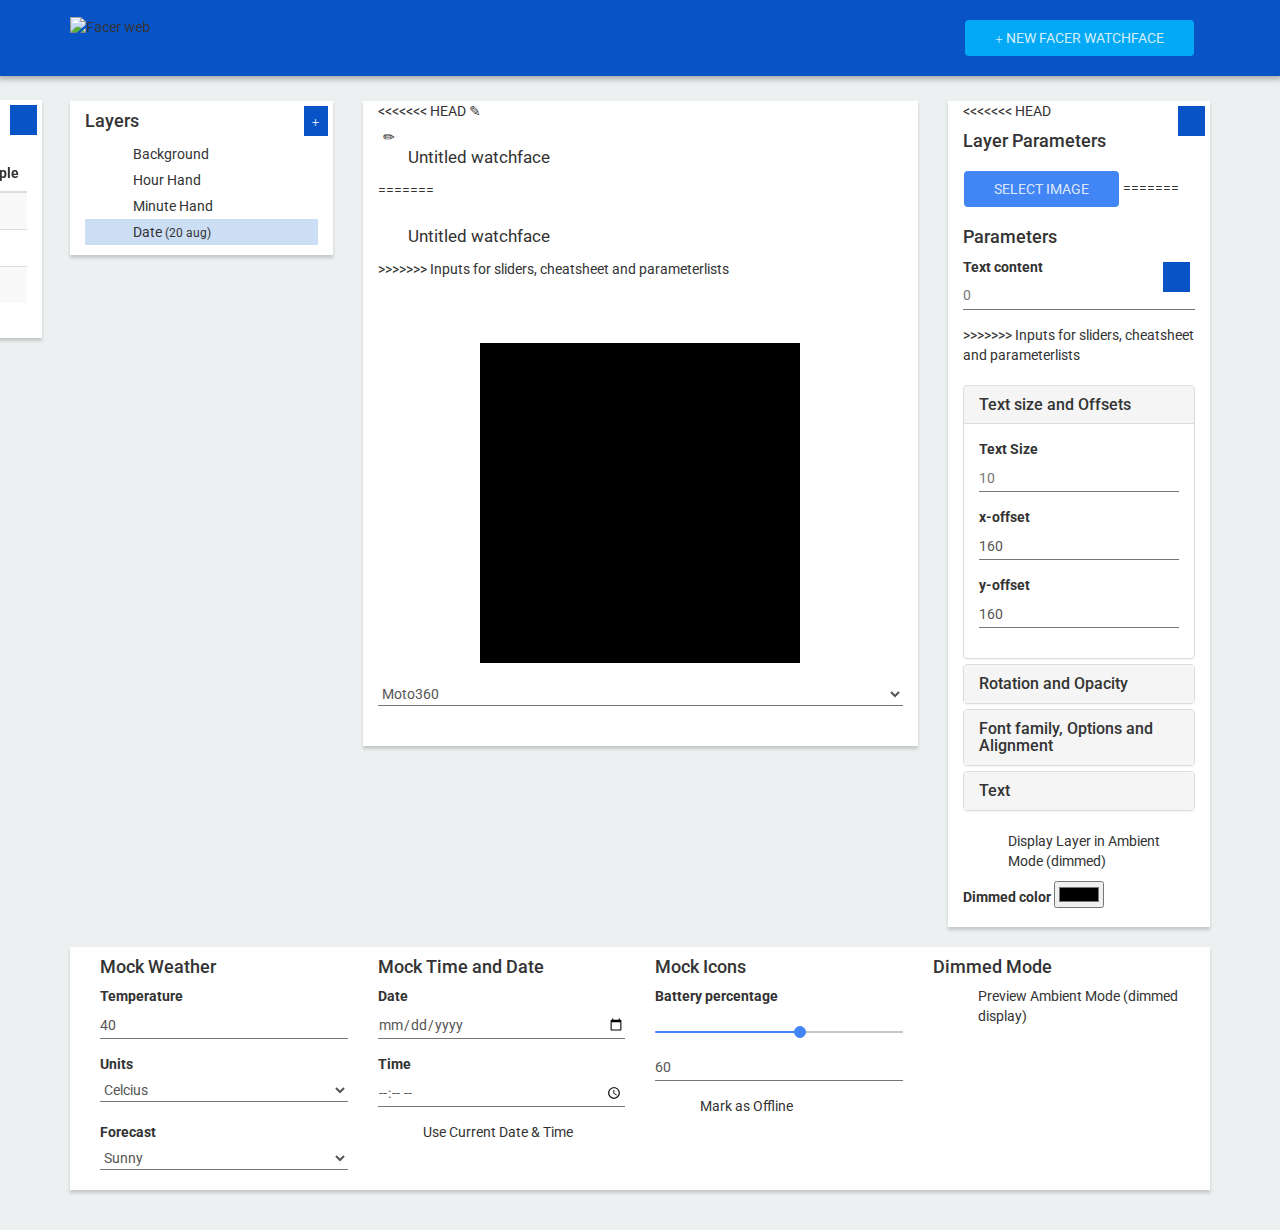
==== commit 03619e3f: "Inputs for sliders, cheatsheet and parameterlists" ====
--- a/index.html
+++ b/index.html
@@ -46,7 +46,11 @@
         </div>
         <div class="col-md-6">
           <div class="col-md-12 card">
+<<<<<<< HEAD
+            ✎&nbsp;<input id="watchtitle" type="text" style='width:90%' value="Untitled watchface"/>
+=======
             <span class="glyphicon glyphicon-pencil edittitle"></span><input id="watchtitle" type="text" value="Untitled watchface"/>
+>>>>>>> Inputs for sliders, cheatsheet and parameterlists
 
             <canvas id="watchcanvas" class="center" width="320" height="320">
             </canvas>
@@ -62,6 +66,11 @@
         </div>
         <div class="col-md-3">
           <div class="col-md-12 card" id="parameters">
+<<<<<<< HEAD
+            <h4>Layer Parameters</h4> <a class="floatbtn addtag tooltiptrigger" data-toggle="tooltip" data-placement="bottom" title="Add a label to this layer"><span class="glyphicon glyphicon-tag"></span></a>
+            <form role="form" id="parameterlist">
+              <a href="#" class="btn btn-primary">Select image</a>
+=======
             <h4>Parameters</h4> <a class="floatbtn addtag tooltiptrigger" data-toggle="tooltip" data-placement="bottom" title="Add a label to this layer"><span class="glyphicon glyphicon-tag"></span></a>
             <form role="text" id="parameterlist">
               <div class="form-group" style="position: relative;">
@@ -70,6 +79,7 @@
                 <a class="floatbtn togglecheatsheet tooltiptrigger" data-toggle="tooltip" data-placement="bottom" title="Open the tag cheatsheet"><span class="glyphicon glyphicon-book"></span></a>
               </div>
 
+>>>>>>> Inputs for sliders, cheatsheet and parameterlists
               <div class="panel-group spacingtop" id="accordion">
                 <div class="panel panel-default">
                   <div class="panel-heading">
@@ -193,10 +203,35 @@
                     </div>
                   </div>
                 </div>
+                <div class="panel panel-default panel-text">
+                  <div class="panel-heading">
+                    <h4 class="panel-title">
+                      <a data-toggle="collapse" data-parent="#accordion" href="#collapseFour">
+                        Text
+                      </a>
+                    </h4>
+                  </div>
+                  <div id="collapseFour" class="panel-collapse collapse">
+                    <div class="panel-body">
+                      <div class="form-group">
+                        <label for="text">Text</label>
+                        <input type="text" class="form-control" id="text" placeholder="0">
+                      </div>
+                      <div class="form-group">
+                        <label for="text_color">Text Color</label>
+                        <input type="color" class="form-control" id="text_color" placeholder="0">
+                      </div>
+                      <div class="form-group">
+                        <label for="low_power_color">Text Color when Dimmed</label>
+                        <input type="color" class="form-control" id="lower_power_color" placeholder="0">
+                      </div>
+                    </div>
+                  </div>
+                </div>
               </div>
               <div class="checkbox">
                 <label>
-                  <input type="checkbox" checked> Display in Ambient Mode (dimmed)
+                  <input type="checkbox" checked> Display Layer in Ambient Mode (dimmed)
                 </label>
               </div>
               <div class="form-group">
@@ -260,11 +295,16 @@
             </div>
           </div>
           <div class="col-xs-3">
-            <h4>Mock Battery</h4>
+            <h4>Mock Icons</h4>
             <div class="form-group">
               <label for="battery">Battery percentage</label>
               <div class="slider" id="battery"></div>
               <input type="text" class="form-control" value="" id="batteryinput">
+            </div>
+            <div class="checkbox">
+              <label>
+                <input type="checkbox"> Mark as Offline
+              </label>
             </div>
           </div>
           <div class="col-xs-3">
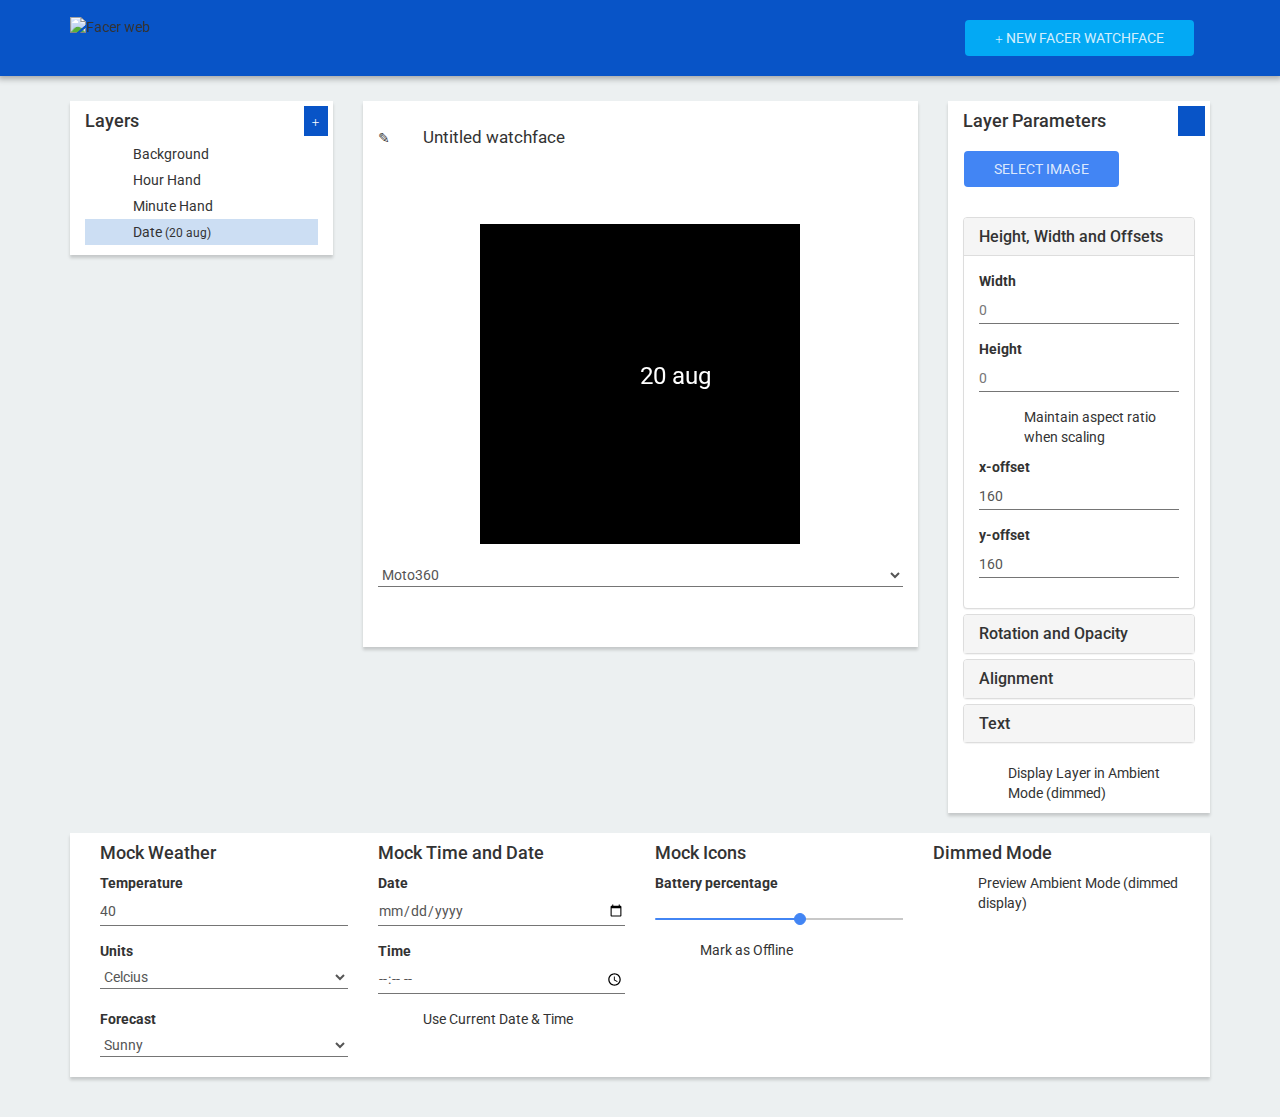
==== commit cfe2abdf: "More Structure" ====
--- a/index.html
+++ b/index.html
@@ -46,54 +46,50 @@
         </div>
         <div class="col-md-6">
           <div class="col-md-12 card">
-<<<<<<< HEAD
             ✎&nbsp;<input id="watchtitle" type="text" style='width:90%' value="Untitled watchface"/>
-=======
-            <span class="glyphicon glyphicon-pencil edittitle"></span><input id="watchtitle" type="text" value="Untitled watchface"/>
->>>>>>> Inputs for sliders, cheatsheet and parameterlists
 
             <canvas id="watchcanvas" class="center" width="320" height="320">
             </canvas>
             <div id="overlay" class="center"></div>
-            <div class="form-control-wrapper watchfacecontainer">
+              <br>
+          <div class="form-control-wrapper spacingbottom">
               <select class="form-control selectface" id="select">
                   <!-- Load -->
               </select>
               <span class="material-input"></span>
             </div>
+          <br><br>
 
           </div>  
         </div>
         <div class="col-md-3">
           <div class="col-md-12 card" id="parameters">
-<<<<<<< HEAD
             <h4>Layer Parameters</h4> <a class="floatbtn addtag tooltiptrigger" data-toggle="tooltip" data-placement="bottom" title="Add a label to this layer"><span class="glyphicon glyphicon-tag"></span></a>
             <form role="form" id="parameterlist">
               <a href="#" class="btn btn-primary">Select image</a>
-=======
-            <h4>Parameters</h4> <a class="floatbtn addtag tooltiptrigger" data-toggle="tooltip" data-placement="bottom" title="Add a label to this layer"><span class="glyphicon glyphicon-tag"></span></a>
-            <form role="text" id="parameterlist">
-              <div class="form-group" style="position: relative;">
-                <label for="width">Text content</label>
-                <input type="text" class="form-control" id="textContent" placeholder="0">
-                <a class="floatbtn togglecheatsheet tooltiptrigger" data-toggle="tooltip" data-placement="bottom" title="Open the tag cheatsheet"><span class="glyphicon glyphicon-book"></span></a>
-              </div>
-
->>>>>>> Inputs for sliders, cheatsheet and parameterlists
               <div class="panel-group spacingtop" id="accordion">
                 <div class="panel panel-default">
                   <div class="panel-heading">
                     <h4 class="panel-title">
                       <a data-toggle="collapse" data-parent="#accordion" href="#collapseOne">
-                        Text size and Offsets
+                        Height, Width and Offsets
                       </a>
                     </h4>
                   </div>
                   <div id="collapseOne" class="panel-collapse collapse in">
                     <div class="panel-body">
                       <div class="form-group">
-                        <label for="width">Text Size</label>
-                        <input type="number" class="form-control" id="textSize" placeholder="10">
+                        <label for="width">Width</label>
+                        <input type="number" class="form-control" id="width" placeholder="0">
+                      </div>
+                      <div class="form-group">
+                        <label for="height">Height</label>
+                        <input type="number" class="form-control" id="height" placeholder="0">
+                      </div>
+                      <div class="checkbox">
+                        <label>
+                          <input type="checkbox" checked> Maintain aspect ratio when scaling
+                        </label>
                       </div>
                       <div class="form-group">
                         <label for="x-offset">x-offset</label>
@@ -119,12 +115,12 @@
                       <div class="form-group">
                         <label for="rotation">Rotation</label>
                         <div class="slider" id="rotation"></div>
-                        <input type="text" class="form-control" id="rotationinput">
-                      </div>
+                        <!-- <input type="number" class="form-control" id="rotation" placeholder="0"> -->
+                      </div>
+                      <!-- <span class="rotvalue"></span> -->
                       <div class="form-group">
                         <label for="opacity">Opacity</label>
-                        <div class="slider" id="opacity"></div>
-                        <input type="text" class="form-control" id="opacityinput">
+                          <div class="slider" id="opacity"></div>
                       </div>
                     </div>
                   </div>
@@ -133,72 +129,28 @@
                   <div class="panel-heading">
                     <h4 class="panel-title">
                       <a data-toggle="collapse" data-parent="#accordion" href="#collapseThree">
-                        Font family, Options and Alignment
+                        Alignment
                       </a>
                     </h4>
                   </div>
                   <div id="collapseThree" class="panel-collapse collapse">
                     <div class="panel-body">
                       <div class="form-group">
-                        <label for="font">Font</label>
+                        <label for="alignment">Aligment</label>
                         <div class="form-control-wrapper spacingbottom">
-                          <select class="form-control font" id="font">
-                            <option value="robotoThin">Roboto Thin</option>
-                            <option value="robotoLight">Roboto Light</option>
-                            <option value="robotoLightCondensed">Roboto Light Condensed</option>
-                            <option value="roboto">Roboto</option>
-                            <option value="robotoBlack">Roboto Black</option>
-                            <option value="robotoCondensed">Roboto Condensed</option>
-                            <option value="robotoSlabThin">Roboto Slab Thin</option>
-                            <option value="robotoSlabLight">Roboto Slab Light</option>
-                            <option value="robotoSlab">Roboto Slab</option>
-                            <!-- Todo: this need to trigger some kind of font selection or upload -->
-                            <option value="custom">Custom</option>
+                          <select class="form-control alignment" id="alignment">
+                            <option value="topLeft">Top left</option>
+                            <option value="topCenter">Top Center</option>
+                            <option value="topRight">Top Right</option>
+                            <option value="centerLeft">Center left</option>
+                            <option value="center">Center</option>
+                            <option value="centerRight">Center Right</option>
+                            <option value="bottomLeft">Bottom left</option>
+                            <option value="bottomCCenter">Bottom Center</option>
+                            <option value="bottomRight">Bottom Right</option>
                           </select>
                           <span class="material-input"></span>
                         </div>
-                      </div>
-                      <div class="checkbox spacingbottom">
-                        <label>
-                          <input type="checkbox" id="bold"> <strong>Bold</strong>
-                        </label>
-                      </div>
-                      <div class="checkbox spacingbottom">
-                        <label>
-                          <input type="checkbox" id="italic"> <i>Italic</i>
-                        </label>
-                      </div>
-                      <div class="form-group">
-                        <label for="textAlignment">Text Alignment</label>
-                        <div class="form-control-wrapper spacingbottom">
-                          <select class="form-control textAlignment" id="textAlignment">
-                            <option value="left">Left</option>
-                            <option value="center">Center</option>
-                            <option value="right">Right</option>
-                          </select>
-                          <span class="material-input"></span>
-                        </div>
-                      </div>
-                      <div class="form-group">
-                        <label for="textTransform">Text Transform</label>
-                        <div class="form-control-wrapper spacingbottom">
-                          <select class="form-control textTransform" id="textTransform">
-                            <option value="none">None</option>
-                            <option value="uppercase">All Uppercase</option>
-                            <option value="lowercase">All Lowercase</option>
-                          </select>
-                          <span class="material-input"></span>
-                        </div>
-                      </div>
-                      <div class="form-group">
-                        <label for="color">Color</label>
-                        <!-- TODO: for now it's an HTML5 input type color, but if we want more people to be able to select a color we need to write something else -->
-                        <input type="color" id="color">
-                      </div>
-                      <div class="form-group">
-                        <label for="bgcolor">Background color</label>
-                        <!-- TODO: for now it's an HTML5 input type color, but if we want more people to be able to select a color we need to write something else -->
-                        <input type="color" id="bgcolor">
                       </div>
                     </div>
                   </div>
@@ -233,11 +185,6 @@
                 <label>
                   <input type="checkbox" checked> Display Layer in Ambient Mode (dimmed)
                 </label>
-              </div>
-              <div class="form-group">
-                <label for="dimmedcolor">Dimmed color</label>
-                <!-- TODO: for now it's an HTML5 input type color, but if we want more people to be able to select a color we need to write something else -->
-                <input type="color" id="dimmedcolor">
               </div>
             </form>
           </div>  
@@ -299,7 +246,6 @@
             <div class="form-group">
               <label for="battery">Battery percentage</label>
               <div class="slider" id="battery"></div>
-              <input type="text" class="form-control" value="" id="batteryinput">
             </div>
             <div class="checkbox">
               <label>
@@ -318,39 +264,6 @@
         </div>
     </div>
       <br><br>
-
-<!-- Cheatsheet for tags -->
-<!-- TODO: Not done yet, maybe need another way to show this long list. I'll atleast make it scrollable -->
-<div id="cheatsheet" class="hidepanel">
-<a class="floatbtn togglecheatsheet tooltiptrigger hiden" data-toggle="tooltip" data-placement="right" title="Show cheatsheet"><span></span></a>
-
-  <h4>Tags Cheatsheet</h4>
-  <table class="table table-striped">
-  <thead>
-    <tr>
-      <th>Tag</th>
-      <th>Description</th>
-      <th>Example</th>
-    </tr>
-  </thead>
-  <tr>
-    <td></td>
-    <td><strong>Time</strong></td>
-    <td></td>
-  </tr>
-  <tr>
-    <!-- TODO: tag onclick needs to append itself to the last focused input field? -->
-    <td>#Dy#</td>
-    <td>Year</td>
-    <td>2014</td>
-  </tr>
-  <tr>
-    <td>Needs</td>
-    <td>more</td>
-    <td>data</td>
-  </tr>
-  </table>
-</div>
 
 <!-- Modal -->
 <div class="modal fade" id="NewWatchface" tabindex="-1" role="dialog" aria-labelledby="newWatchfaceLabel" aria-hidden="true">
@@ -384,6 +297,9 @@
     </div>
   </div>
 </div>
+
+
+
     <!-- jQuery (necessary for Bootstrap's JavaScript plugins) -->
     <script src="https://ajax.googleapis.com/ajax/libs/jquery/1.11.1/jquery.min.js"></script>
     <!-- Include all compiled plugins (below), or include individual files as needed -->
@@ -395,40 +311,25 @@
             $(function() {
                 $("#rotation").noUiSlider({
                     start: 0,
-                    step: 1,
                     range: {
                         min: 0,
                         max: 100
-                    },
-                    format: wNumb({
-                      decimals: 0
-                    })
+                    }
                 });
-                $('#rotation').Link('lower').to($("#rotationinput"));
                 $('#opacity').noUiSlider({
                     start:100,
-                    step: 1,
                     range: {
                         min: 0,
                         max:100
-                    },
-                    format: wNumb({
-                      decimals: 0
-                    })
+                    }
                 });
-                $('#opacity').Link('lower').to($("#opacityinput"));
                 $('#battery').noUiSlider({
                     start:60,
-                    step: 1,
                     range: {
                         min:0,
                         max:100
-                    },
-                    format: wNumb({
-                      decimals: 0
-                    })
+                    }
                 });
-                $('#battery').Link('lower').to($("#batteryinput"));
             });
         </script>
 
@@ -441,50 +342,20 @@
           faceChange(this);
         });
 
-          function faceChange(e){
-              var value = $(e).val();
+          function faceChange(eve){ 
+            /* Act on the event */
+              var value = $(eve).val();
               if(watchManager.find(value).round === true){
                 $('#overlay').removeClass('off');
               }else{
                 $('#overlay').addClass('off');
-              }
-          }
-
-        $('.addtag').popover({
-          content: '<input type=\"text\" class=\"form-control\" id=\"labelname\" placeholder=\"Label 1\">',
-          html: true,
-          placement: 'left',
-          template: '<div class=\"popover\" role=\"tooltip\"><div class=\"arrow\"></div><div class=\"popover-content\"></div></div>'
-        });
-
-
-        $('.togglecheatsheet').click(function() {
-          $('#cheatsheet').toggleClass('hidepanel');
-          $(this).toggleClass('hiden');
-          
-          //TODO: lazy way, needs work, but its to get an idea for now.
-          title = $("#cheatsheet .togglecheatsheet").attr('data-original-title');
-          if(title == "Hide cheatsheet"){
-            $("#cheatsheet .togglecheatsheet").attr('data-original-title', 'Show cheatsheet');
-          }else{
-            $("#cheatsheet .togglecheatsheet").attr('data-original-title', 'Hide cheatsheet');
-          }
-
-
-        });
-        
-
-        $('.edittitle').click(function(event) {
-          $('#watchtitle').focus();
-        });
+              }  
+          } 
 
         $('.tooltiptrigger[data-toggle="tooltip"]').tooltip({container: 'body'});
-
-        $('.togglelayer').on({
+        $('.hideviewlayer').on({
           click: function() {
-            //todo: use this class to hide or enable a layer on the canvas
-            $( this ).parents('li').toggleClass("hidelayer");
-            //todo: @skippy, create classes for on/off of the eye.
+            $( this ).toggleClass( "active" );
           }, mouseenter: function() {
             $(this).removeClass('glyphicon-eye-open').addClass('glyphicon-eye-close');
           }, mouseleave: function() {
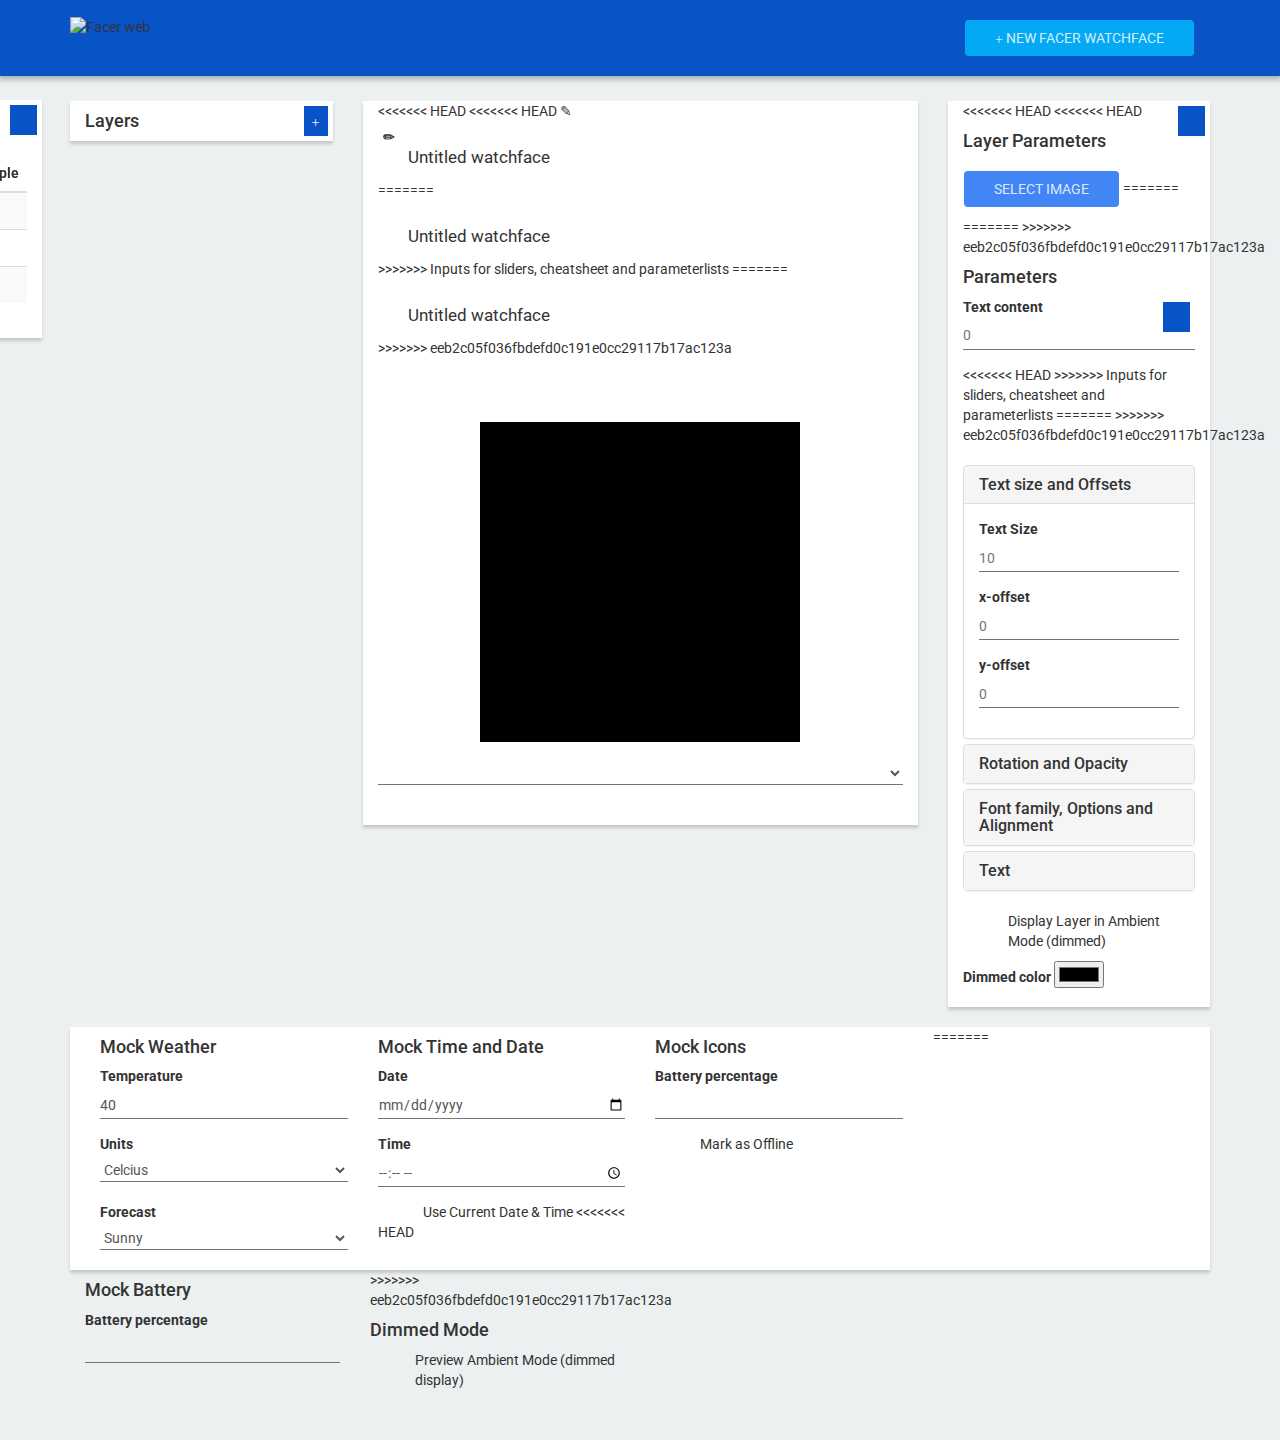
==== commit d14604d7: "Merge pull request #10 from skippengs/master" ====
--- a/index.html
+++ b/index.html
@@ -46,50 +46,64 @@
         </div>
         <div class="col-md-6">
           <div class="col-md-12 card">
+<<<<<<< HEAD
+<<<<<<< HEAD
             ✎&nbsp;<input id="watchtitle" type="text" style='width:90%' value="Untitled watchface"/>
+=======
+            <span class="glyphicon glyphicon-pencil edittitle"></span><input id="watchtitle" type="text" value="Untitled watchface"/>
+>>>>>>> Inputs for sliders, cheatsheet and parameterlists
+=======
+            <span class="glyphicon glyphicon-pencil edittitle"></span><input id="watchtitle" type="text" value="Untitled watchface"/>
+>>>>>>> eeb2c05f036fbdefd0c191e0cc29117b17ac123a
 
             <canvas id="watchcanvas" class="center" width="320" height="320">
             </canvas>
             <div id="overlay" class="center"></div>
-              <br>
-          <div class="form-control-wrapper spacingbottom">
+            <div class="form-control-wrapper watchfacecontainer">
               <select class="form-control selectface" id="select">
                   <!-- Load -->
               </select>
               <span class="material-input"></span>
             </div>
-          <br><br>
 
           </div>  
         </div>
         <div class="col-md-3">
           <div class="col-md-12 card" id="parameters">
+<<<<<<< HEAD
+<<<<<<< HEAD
             <h4>Layer Parameters</h4> <a class="floatbtn addtag tooltiptrigger" data-toggle="tooltip" data-placement="bottom" title="Add a label to this layer"><span class="glyphicon glyphicon-tag"></span></a>
             <form role="form" id="parameterlist">
               <a href="#" class="btn btn-primary">Select image</a>
+=======
+=======
+>>>>>>> eeb2c05f036fbdefd0c191e0cc29117b17ac123a
+            <h4>Parameters</h4> <a class="floatbtn addtag tooltiptrigger" data-toggle="tooltip" data-placement="bottom" title="Add a label to this layer"><span class="glyphicon glyphicon-tag"></span></a>
+            <form role="text" id="parameterlist">
+              <div class="form-group" style="position: relative;">
+                <label for="width">Text content</label>
+                <input type="text" class="form-control" id="textContent" placeholder="0">
+                <a class="floatbtn togglecheatsheet tooltiptrigger" data-toggle="tooltip" data-placement="bottom" title="Open the tag cheatsheet"><span class="glyphicon glyphicon-book"></span></a>
+              </div>
+
+<<<<<<< HEAD
+>>>>>>> Inputs for sliders, cheatsheet and parameterlists
+=======
+>>>>>>> eeb2c05f036fbdefd0c191e0cc29117b17ac123a
               <div class="panel-group spacingtop" id="accordion">
                 <div class="panel panel-default">
                   <div class="panel-heading">
                     <h4 class="panel-title">
                       <a data-toggle="collapse" data-parent="#accordion" href="#collapseOne">
-                        Height, Width and Offsets
+                        Text size and Offsets
                       </a>
                     </h4>
                   </div>
                   <div id="collapseOne" class="panel-collapse collapse in">
                     <div class="panel-body">
                       <div class="form-group">
-                        <label for="width">Width</label>
-                        <input type="number" class="form-control" id="width" placeholder="0">
-                      </div>
-                      <div class="form-group">
-                        <label for="height">Height</label>
-                        <input type="number" class="form-control" id="height" placeholder="0">
-                      </div>
-                      <div class="checkbox">
-                        <label>
-                          <input type="checkbox" checked> Maintain aspect ratio when scaling
-                        </label>
+                        <label for="width">Text Size</label>
+                        <input type="number" class="form-control" id="textSize" placeholder="10">
                       </div>
                       <div class="form-group">
                         <label for="x-offset">x-offset</label>
@@ -115,12 +129,12 @@
                       <div class="form-group">
                         <label for="rotation">Rotation</label>
                         <div class="slider" id="rotation"></div>
-                        <!-- <input type="number" class="form-control" id="rotation" placeholder="0"> -->
-                      </div>
-                      <!-- <span class="rotvalue"></span> -->
+                        <input type="text" class="form-control" id="rotationinput">
+                      </div>
                       <div class="form-group">
                         <label for="opacity">Opacity</label>
-                          <div class="slider" id="opacity"></div>
+                        <div class="slider" id="opacity"></div>
+                        <input type="text" class="form-control" id="opacityinput">
                       </div>
                     </div>
                   </div>
@@ -129,29 +143,91 @@
                   <div class="panel-heading">
                     <h4 class="panel-title">
                       <a data-toggle="collapse" data-parent="#accordion" href="#collapseThree">
-                        Alignment
+                        Font family, Options and Alignment
                       </a>
                     </h4>
                   </div>
                   <div id="collapseThree" class="panel-collapse collapse">
                     <div class="panel-body">
                       <div class="form-group">
-                        <label for="alignment">Aligment</label>
+                        <label for="font">Font</label>
                         <div class="form-control-wrapper spacingbottom">
-                          <select class="form-control alignment" id="alignment">
-                            <option value="topLeft">Top left</option>
-                            <option value="topCenter">Top Center</option>
-                            <option value="topRight">Top Right</option>
-                            <option value="centerLeft">Center left</option>
-                            <option value="center">Center</option>
-                            <option value="centerRight">Center Right</option>
-                            <option value="bottomLeft">Bottom left</option>
-                            <option value="bottomCCenter">Bottom Center</option>
-                            <option value="bottomRight">Bottom Right</option>
+                          <select class="form-control font" id="font">
+                            <option value="robotoThin">Roboto Thin</option>
+                            <option value="robotoLight">Roboto Light</option>
+                            <option value="robotoLightCondensed">Roboto Light Condensed</option>
+                            <option value="roboto">Roboto</option>
+                            <option value="robotoBlack">Roboto Black</option>
+                            <option value="robotoCondensed">Roboto Condensed</option>
+                            <option value="robotoSlabThin">Roboto Slab Thin</option>
+                            <option value="robotoSlabLight">Roboto Slab Light</option>
+                            <option value="robotoSlab">Roboto Slab</option>
+                            <!-- Todo: this need to trigger some kind of font selection or upload -->
+                            <option value="custom">Custom</option>
                           </select>
                           <span class="material-input"></span>
                         </div>
                       </div>
+                      <div class="checkbox spacingbottom">
+                        <label>
+                          <input type="checkbox" id="bold"> <strong>Bold</strong>
+                        </label>
+                      </div>
+                      <div class="checkbox spacingbottom">
+                        <label>
+                          <input type="checkbox" id="italic"> <i>Italic</i>
+                        </label>
+                      </div>
+                      <div class="form-group">
+                        <label for="textAlignment">Text Alignment</label>
+                        <div class="form-control-wrapper spacingbottom">
+                          <select class="form-control textAlignment" id="textAlignment">
+                            <option value="left">Left</option>
+                            <option value="center">Center</option>
+                            <option value="right">Right</option>
+<<<<<<< HEAD
+=======
+                          </select>
+                          <span class="material-input"></span>
+                        </div>
+                      </div>
+                      <div class="form-group">
+                        <label for="textTransform">Text Transform</label>
+                        <div class="form-control-wrapper spacingbottom">
+                          <select class="form-control textTransform" id="textTransform">
+                            <option value="none">None</option>
+                            <option value="uppercase">All Uppercase</option>
+                            <option value="lowercase">All Lowercase</option>
+>>>>>>> eeb2c05f036fbdefd0c191e0cc29117b17ac123a
+                          </select>
+                          <span class="material-input"></span>
+                        </div>
+                      </div>
+                      <div class="form-group">
+<<<<<<< HEAD
+                        <label for="textTransform">Text Transform</label>
+                        <div class="form-control-wrapper spacingbottom">
+                          <select class="form-control textTransform" id="textTransform">
+                            <option value="none">None</option>
+                            <option value="uppercase">All Uppercase</option>
+                            <option value="lowercase">All Lowercase</option>
+                          </select>
+                          <span class="material-input"></span>
+                        </div>
+                      </div>
+                      <div class="form-group">
+=======
+>>>>>>> eeb2c05f036fbdefd0c191e0cc29117b17ac123a
+                        <label for="color">Color</label>
+                        <!-- TODO: for now it's an HTML5 input type color, but if we want more people to be able to select a color we need to write something else -->
+                        <input type="color" id="color">
+                      </div>
+                      <div class="form-group">
+                        <label for="bgcolor">Background color</label>
+                        <!-- TODO: for now it's an HTML5 input type color, but if we want more people to be able to select a color we need to write something else -->
+                        <input type="color" id="bgcolor">
+                      </div>
+<<<<<<< HEAD
                     </div>
                   </div>
                 </div>
@@ -177,6 +253,8 @@
                         <label for="low_power_color">Text Color when Dimmed</label>
                         <input type="color" class="form-control" id="lower_power_color" placeholder="0">
                       </div>
+=======
+>>>>>>> eeb2c05f036fbdefd0c191e0cc29117b17ac123a
                     </div>
                   </div>
                 </div>
@@ -185,6 +263,11 @@
                 <label>
                   <input type="checkbox" checked> Display Layer in Ambient Mode (dimmed)
                 </label>
+              </div>
+              <div class="form-group">
+                <label for="dimmedcolor">Dimmed color</label>
+                <!-- TODO: for now it's an HTML5 input type color, but if we want more people to be able to select a color we need to write something else -->
+                <input type="color" id="dimmedcolor">
               </div>
             </form>
           </div>  
@@ -239,6 +322,7 @@
                     <input type="checkbox" id="auto-time" checked>
                     Use Current Date & Time
                 </label>
+<<<<<<< HEAD
             </div>
           </div>
           <div class="col-xs-3">
@@ -246,6 +330,7 @@
             <div class="form-group">
               <label for="battery">Battery percentage</label>
               <div class="slider" id="battery"></div>
+              <input type="text" class="form-control" value="" id="batteryinput">
             </div>
             <div class="checkbox">
               <label>
@@ -254,6 +339,19 @@
             </div>
           </div>
           <div class="col-xs-3">
+=======
+            </div>
+          </div>
+          <div class="col-xs-3">
+            <h4>Mock Battery</h4>
+            <div class="form-group">
+              <label for="battery">Battery percentage</label>
+              <div class="slider" id="battery"></div>
+              <input type="text" class="form-control" value="" id="batteryinput">
+            </div>
+          </div>
+          <div class="col-xs-3">
+>>>>>>> eeb2c05f036fbdefd0c191e0cc29117b17ac123a
             <h4>Dimmed Mode</h4>
             <div class="checkbox">
               <label>
@@ -264,6 +362,39 @@
         </div>
     </div>
       <br><br>
+
+<!-- Cheatsheet for tags -->
+<!-- TODO: Not done yet, maybe need another way to show this long list. I'll atleast make it scrollable -->
+<div id="cheatsheet" class="hidepanel">
+<a class="floatbtn togglecheatsheet tooltiptrigger hiden" data-toggle="tooltip" data-placement="right" title="Show cheatsheet"><span></span></a>
+
+  <h4>Tags Cheatsheet</h4>
+  <table class="table table-striped">
+  <thead>
+    <tr>
+      <th>Tag</th>
+      <th>Description</th>
+      <th>Example</th>
+    </tr>
+  </thead>
+  <tr>
+    <td></td>
+    <td><strong>Time</strong></td>
+    <td></td>
+  </tr>
+  <tr>
+    <!-- TODO: tag onclick needs to append itself to the last focused input field? -->
+    <td>#Dy#</td>
+    <td>Year</td>
+    <td>2014</td>
+  </tr>
+  <tr>
+    <td>Needs</td>
+    <td>more</td>
+    <td>data</td>
+  </tr>
+  </table>
+</div>
 
 <!-- Modal -->
 <div class="modal fade" id="NewWatchface" tabindex="-1" role="dialog" aria-labelledby="newWatchfaceLabel" aria-hidden="true">
@@ -297,9 +428,6 @@
     </div>
   </div>
 </div>
-
-
-
     <!-- jQuery (necessary for Bootstrap's JavaScript plugins) -->
     <script src="https://ajax.googleapis.com/ajax/libs/jquery/1.11.1/jquery.min.js"></script>
     <!-- Include all compiled plugins (below), or include individual files as needed -->
@@ -311,25 +439,56 @@
             $(function() {
                 $("#rotation").noUiSlider({
                     start: 0,
+                    step: 1,
                     range: {
                         min: 0,
                         max: 100
-                    }
+                    },
+                    format: wNumb({
+                      decimals: 0
+                    })
+<<<<<<< HEAD
                 });
+                $('#rotation').Link('lower').to($("#rotationinput"));
                 $('#opacity').noUiSlider({
                     start:100,
+                    step: 1,
                     range: {
                         min: 0,
                         max:100
-                    }
+                    },
+                    format: wNumb({
+                      decimals: 0
+                    })
                 });
+=======
+                });
+                $('#rotation').Link('lower').to($("#rotationinput"));
+                $('#opacity').noUiSlider({
+                    start:100,
+                    step: 1,
+                    range: {
+                        min: 0,
+                        max:100
+                    },
+                    format: wNumb({
+                      decimals: 0
+                    })
+                });
+>>>>>>> eeb2c05f036fbdefd0c191e0cc29117b17ac123a
+                $('#opacity').Link('lower').to($("#opacityinput"));
                 $('#battery').noUiSlider({
                     start:60,
+                    step: 1,
                     range: {
                         min:0,
                         max:100
-                    }
+                    },
+                    format: wNumb({
+                      decimals: 0
+                    })
                 });
+                $('#battery').Link('lower').to($("#batteryinput"));
             });
         </script>
 
@@ -342,20 +501,50 @@
           faceChange(this);
         });
 
-          function faceChange(eve){ 
-            /* Act on the event */
-              var value = $(eve).val();
+          function faceChange(e){
+              var value = $(e).val();
               if(watchManager.find(value).round === true){
                 $('#overlay').removeClass('off');
               }else{
                 $('#overlay').addClass('off');
-              }  
-          } 
+              }
+          }
+
+        $('.addtag').popover({
+          content: '<input type=\"text\" class=\"form-control\" id=\"labelname\" placeholder=\"Label 1\">',
+          html: true,
+          placement: 'left',
+          template: '<div class=\"popover\" role=\"tooltip\"><div class=\"arrow\"></div><div class=\"popover-content\"></div></div>'
+        });
+
+
+        $('.togglecheatsheet').click(function() {
+          $('#cheatsheet').toggleClass('hidepanel');
+          $(this).toggleClass('hiden');
+          
+          //TODO: lazy way, needs work, but its to get an idea for now.
+          title = $("#cheatsheet .togglecheatsheet").attr('data-original-title');
+          if(title == "Hide cheatsheet"){
+            $("#cheatsheet .togglecheatsheet").attr('data-original-title', 'Show cheatsheet');
+          }else{
+            $("#cheatsheet .togglecheatsheet").attr('data-original-title', 'Hide cheatsheet');
+          }
+
+
+        });
+        
+
+        $('.edittitle').click(function(event) {
+          $('#watchtitle').focus();
+        });
 
         $('.tooltiptrigger[data-toggle="tooltip"]').tooltip({container: 'body'});
-        $('.hideviewlayer').on({
+
+        $('.togglelayer').on({
           click: function() {
-            $( this ).toggleClass( "active" );
+            //todo: use this class to hide or enable a layer on the canvas
+            $( this ).parents('li').toggleClass("hidelayer");
+            //todo: @skippy, create classes for on/off of the eye.
           }, mouseenter: function() {
             $(this).removeClass('glyphicon-eye-open').addClass('glyphicon-eye-close');
           }, mouseleave: function() {
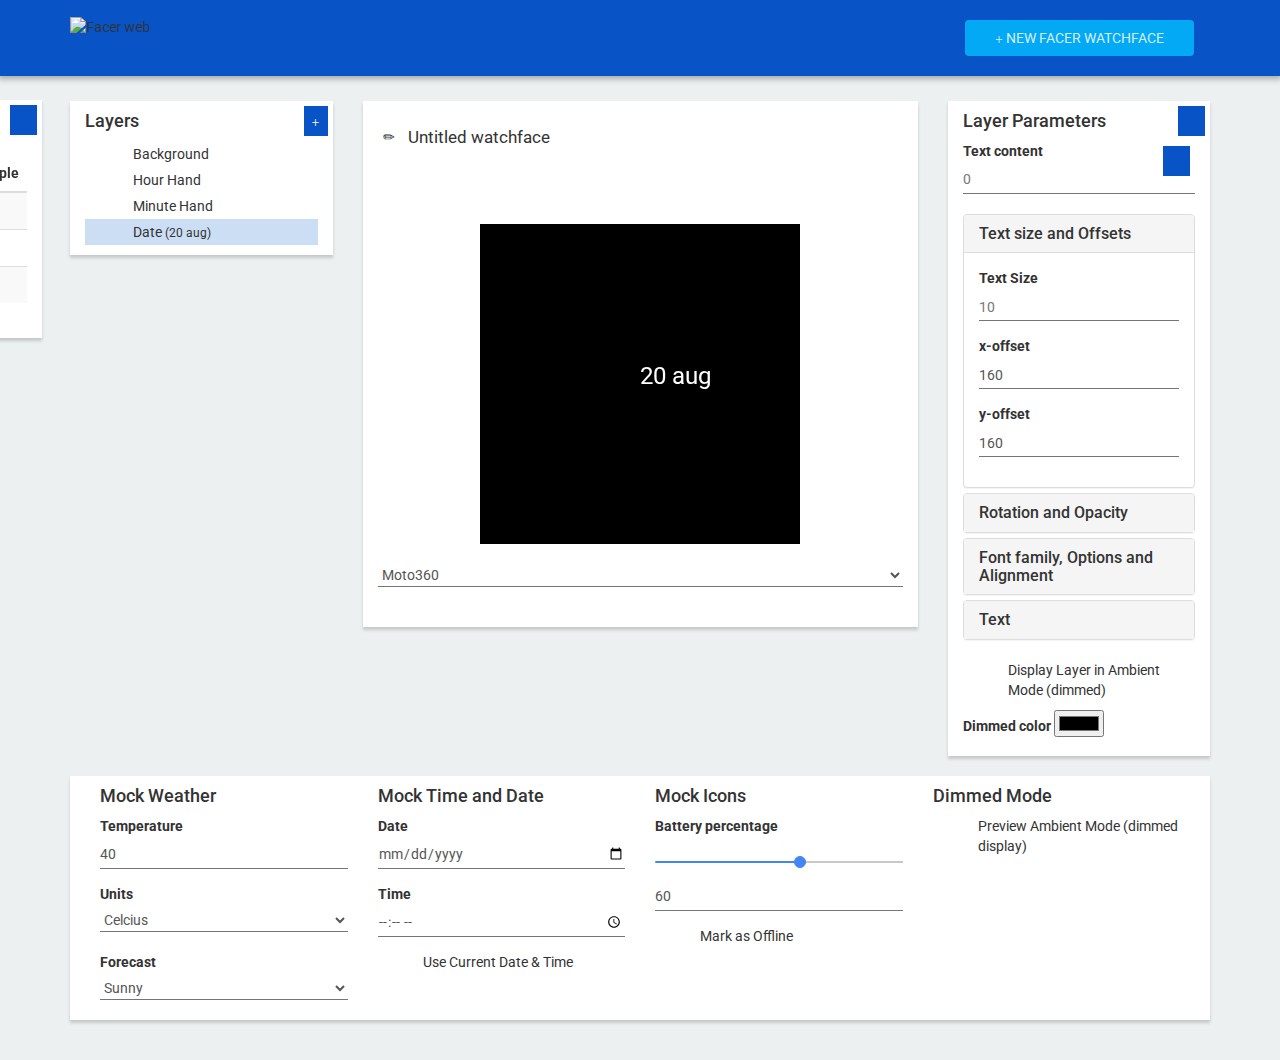
==== commit 67532ee2: "Merge pull request #11 from skippengs/master" ====
--- a/index.html
+++ b/index.html
@@ -46,15 +46,8 @@
         </div>
         <div class="col-md-6">
           <div class="col-md-12 card">
-<<<<<<< HEAD
-<<<<<<< HEAD
-            ✎&nbsp;<input id="watchtitle" type="text" style='width:90%' value="Untitled watchface"/>
-=======
             <span class="glyphicon glyphicon-pencil edittitle"></span><input id="watchtitle" type="text" value="Untitled watchface"/>
->>>>>>> Inputs for sliders, cheatsheet and parameterlists
-=======
-            <span class="glyphicon glyphicon-pencil edittitle"></span><input id="watchtitle" type="text" value="Untitled watchface"/>
->>>>>>> eeb2c05f036fbdefd0c191e0cc29117b17ac123a
+
 
             <canvas id="watchcanvas" class="center" width="320" height="320">
             </canvas>
@@ -70,26 +63,13 @@
         </div>
         <div class="col-md-3">
           <div class="col-md-12 card" id="parameters">
-<<<<<<< HEAD
-<<<<<<< HEAD
             <h4>Layer Parameters</h4> <a class="floatbtn addtag tooltiptrigger" data-toggle="tooltip" data-placement="bottom" title="Add a label to this layer"><span class="glyphicon glyphicon-tag"></span></a>
-            <form role="form" id="parameterlist">
-              <a href="#" class="btn btn-primary">Select image</a>
-=======
-=======
->>>>>>> eeb2c05f036fbdefd0c191e0cc29117b17ac123a
-            <h4>Parameters</h4> <a class="floatbtn addtag tooltiptrigger" data-toggle="tooltip" data-placement="bottom" title="Add a label to this layer"><span class="glyphicon glyphicon-tag"></span></a>
             <form role="text" id="parameterlist">
               <div class="form-group" style="position: relative;">
                 <label for="width">Text content</label>
                 <input type="text" class="form-control" id="textContent" placeholder="0">
                 <a class="floatbtn togglecheatsheet tooltiptrigger" data-toggle="tooltip" data-placement="bottom" title="Open the tag cheatsheet"><span class="glyphicon glyphicon-book"></span></a>
               </div>
-
-<<<<<<< HEAD
->>>>>>> Inputs for sliders, cheatsheet and parameterlists
-=======
->>>>>>> eeb2c05f036fbdefd0c191e0cc29117b17ac123a
               <div class="panel-group spacingtop" id="accordion">
                 <div class="panel panel-default">
                   <div class="panel-heading">
@@ -185,26 +165,11 @@
                             <option value="left">Left</option>
                             <option value="center">Center</option>
                             <option value="right">Right</option>
-<<<<<<< HEAD
-=======
                           </select>
                           <span class="material-input"></span>
                         </div>
                       </div>
                       <div class="form-group">
-                        <label for="textTransform">Text Transform</label>
-                        <div class="form-control-wrapper spacingbottom">
-                          <select class="form-control textTransform" id="textTransform">
-                            <option value="none">None</option>
-                            <option value="uppercase">All Uppercase</option>
-                            <option value="lowercase">All Lowercase</option>
->>>>>>> eeb2c05f036fbdefd0c191e0cc29117b17ac123a
-                          </select>
-                          <span class="material-input"></span>
-                        </div>
-                      </div>
-                      <div class="form-group">
-<<<<<<< HEAD
                         <label for="textTransform">Text Transform</label>
                         <div class="form-control-wrapper spacingbottom">
                           <select class="form-control textTransform" id="textTransform">
@@ -216,8 +181,17 @@
                         </div>
                       </div>
                       <div class="form-group">
-=======
->>>>>>> eeb2c05f036fbdefd0c191e0cc29117b17ac123a
+                        <label for="textTransform">Text Transform</label>
+                        <div class="form-control-wrapper spacingbottom">
+                          <select class="form-control textTransform" id="textTransform">
+                            <option value="none">None</option>
+                            <option value="uppercase">All Uppercase</option>
+                            <option value="lowercase">All Lowercase</option>
+                          </select>
+                          <span class="material-input"></span>
+                        </div>
+                      </div>
+                      <div class="form-group">
                         <label for="color">Color</label>
                         <!-- TODO: for now it's an HTML5 input type color, but if we want more people to be able to select a color we need to write something else -->
                         <input type="color" id="color">
@@ -227,7 +201,6 @@
                         <!-- TODO: for now it's an HTML5 input type color, but if we want more people to be able to select a color we need to write something else -->
                         <input type="color" id="bgcolor">
                       </div>
-<<<<<<< HEAD
                     </div>
                   </div>
                 </div>
@@ -253,8 +226,6 @@
                         <label for="low_power_color">Text Color when Dimmed</label>
                         <input type="color" class="form-control" id="lower_power_color" placeholder="0">
                       </div>
-=======
->>>>>>> eeb2c05f036fbdefd0c191e0cc29117b17ac123a
                     </div>
                   </div>
                 </div>
@@ -322,7 +293,6 @@
                     <input type="checkbox" id="auto-time" checked>
                     Use Current Date & Time
                 </label>
-<<<<<<< HEAD
             </div>
           </div>
           <div class="col-xs-3">
@@ -339,19 +309,6 @@
             </div>
           </div>
           <div class="col-xs-3">
-=======
-            </div>
-          </div>
-          <div class="col-xs-3">
-            <h4>Mock Battery</h4>
-            <div class="form-group">
-              <label for="battery">Battery percentage</label>
-              <div class="slider" id="battery"></div>
-              <input type="text" class="form-control" value="" id="batteryinput">
-            </div>
-          </div>
-          <div class="col-xs-3">
->>>>>>> eeb2c05f036fbdefd0c191e0cc29117b17ac123a
             <h4>Dimmed Mode</h4>
             <div class="checkbox">
               <label>
@@ -447,7 +404,6 @@
                     format: wNumb({
                       decimals: 0
                     })
-<<<<<<< HEAD
                 });
                 $('#rotation').Link('lower').to($("#rotationinput"));
                 $('#opacity').noUiSlider({
@@ -461,21 +417,6 @@
                       decimals: 0
                     })
                 });
-=======
-                });
-                $('#rotation').Link('lower').to($("#rotationinput"));
-                $('#opacity').noUiSlider({
-                    start:100,
-                    step: 1,
-                    range: {
-                        min: 0,
-                        max:100
-                    },
-                    format: wNumb({
-                      decimals: 0
-                    })
-                });
->>>>>>> eeb2c05f036fbdefd0c191e0cc29117b17ac123a
                 $('#opacity').Link('lower').to($("#opacityinput"));
                 $('#battery').noUiSlider({
                     start:60,
